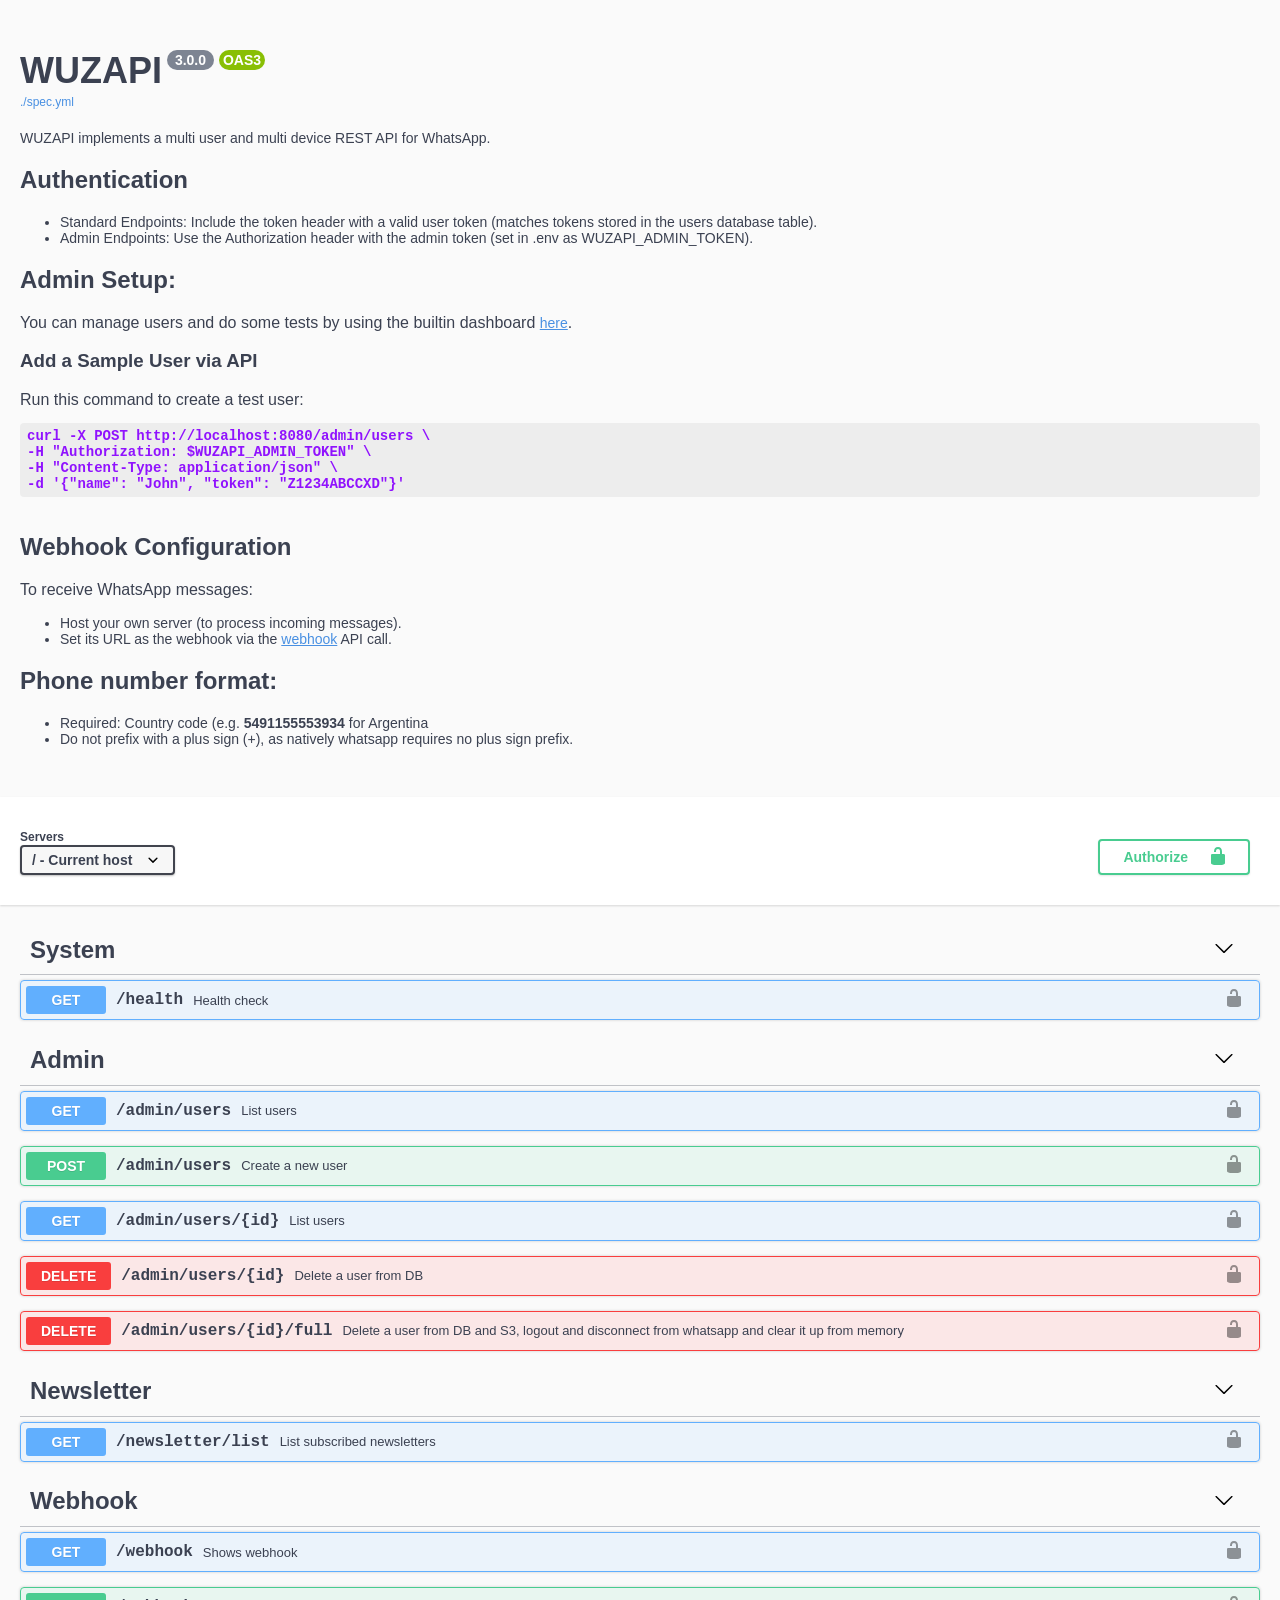
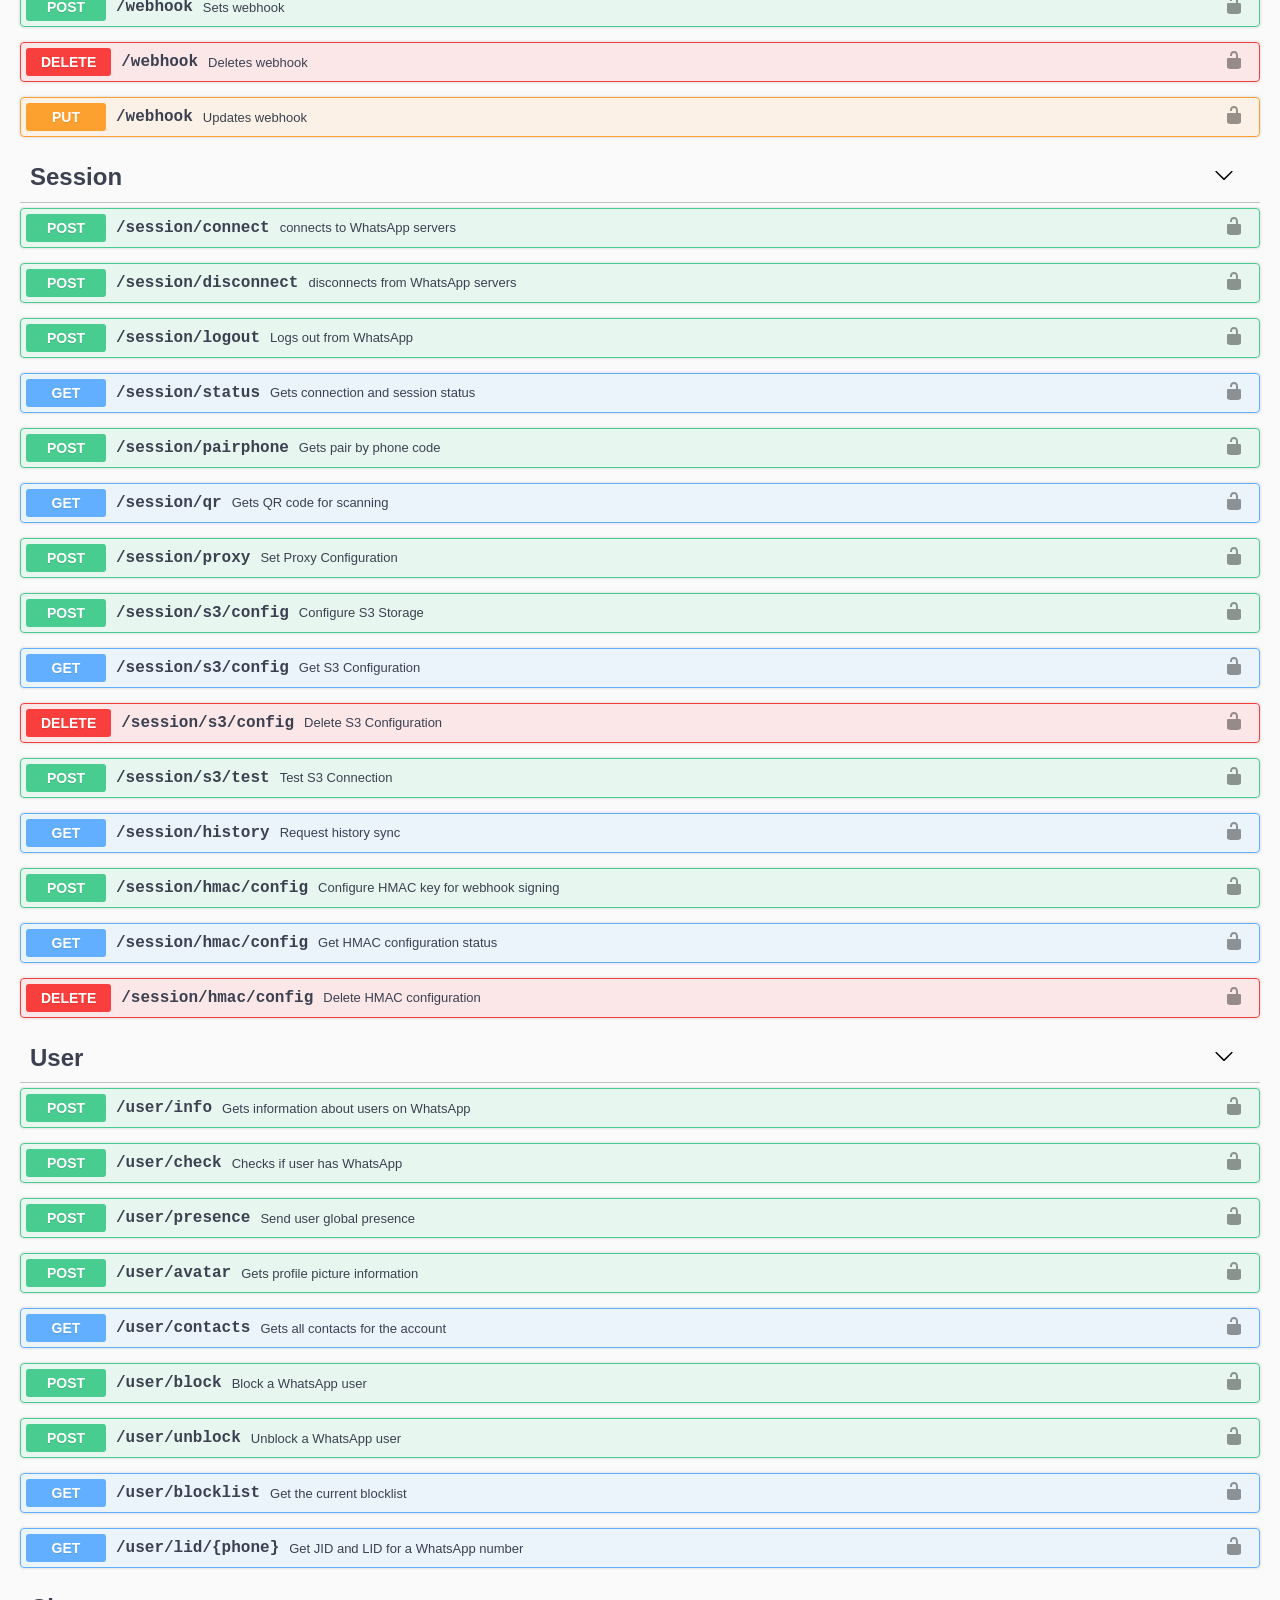
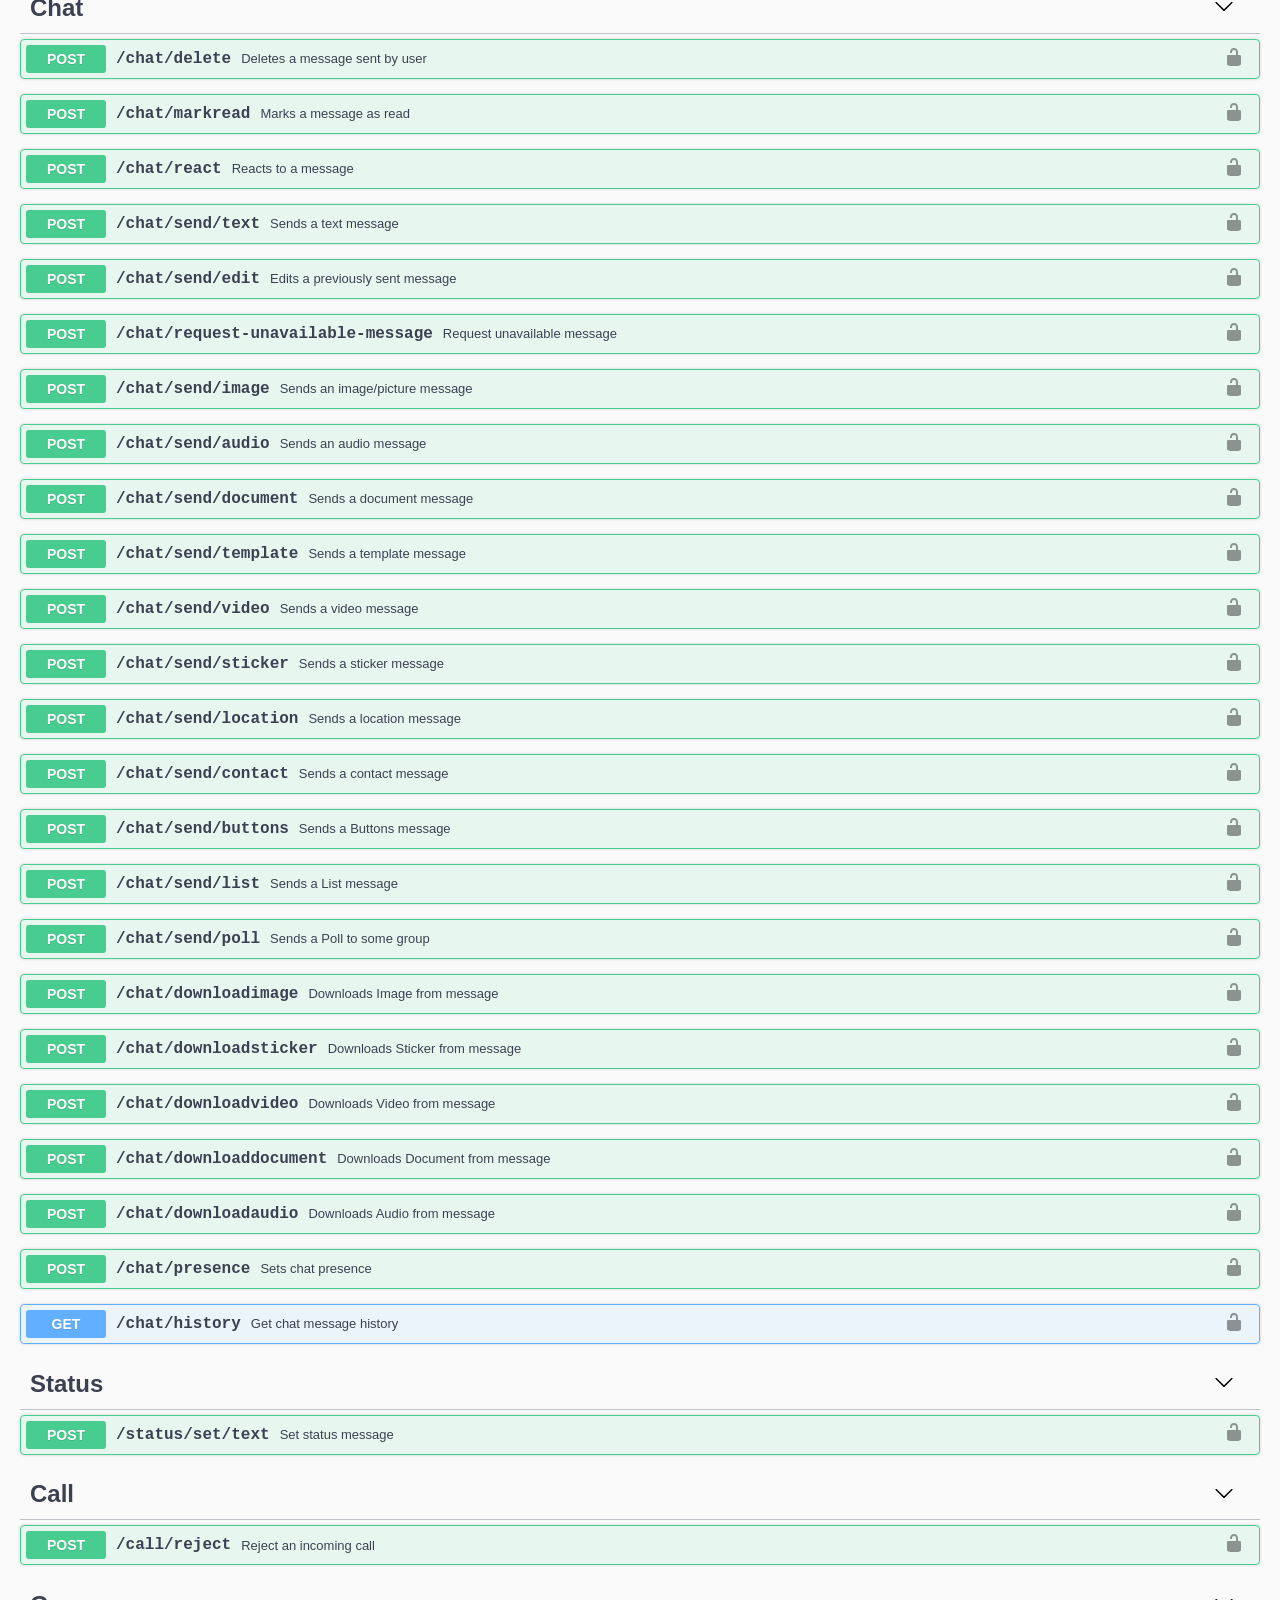
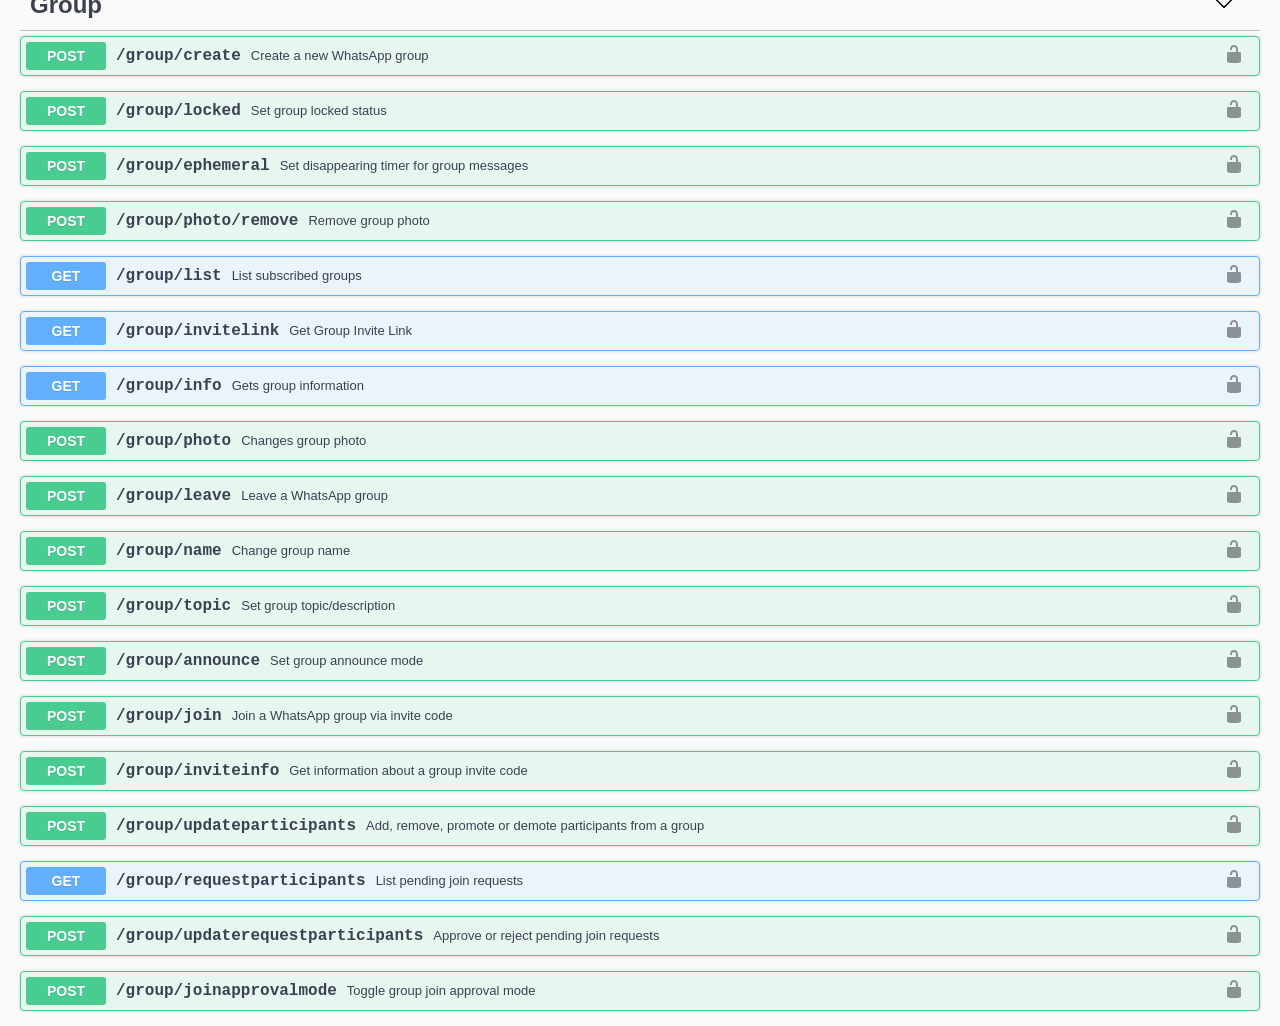
==== static/api/index.html @ 84106faf "Initial commit (fork from wuzapi)" ====
<!-- HTML for static distribution bundle build -->
<!DOCTYPE html>
<html lang="en">
  <head>
    <meta charset="UTF-8" />
    <title>WUZAPI API</title>
    <link rel="stylesheet" type="text/css" href="./swagger-ui.css" />
    <link
      rel="icon"
      type="image/png"
      href="./favicon-32x32.png"
      sizes="32x32"
    />
    <link
      rel="icon"
      type="image/png"
      href="./favicon-16x16.png"
      sizes="16x16"
    />
    <style>
      html {
        box-sizing: border-box;
        overflow: -moz-scrollbars-vertical;
        overflow-y: scroll;
      }

      *,
      *:before,
      *:after {
        box-sizing: inherit;
      }

      body {
        margin: 0;
        background: #fafafa;
      }
    </style>
  </head>

  <body>
    <div id="swagger-ui"></div>

    <script src="./swagger-ui-bundle.js"></script>
    <script src="./swagger-ui-standalone-preset.js"></script>
    <script>
      window.onload = function() {
        // Begin Swagger UI call region
        const ui = SwaggerUIBundle({
          url: "./spec.yml",
          dom_id: "#swagger-ui",
          deepLinking: true,
          presets: [SwaggerUIBundle.presets.apis],
        });
        // End Swagger UI call region

        window.ui = ui;
      };
    </script>
  </body>
</html>
---- static/api/swagger-ui.css ----
.swagger-ui{
  /*! normalize.css v7.0.0 | MIT License | github.com/necolas/normalize.css */font-family:sans-serif;color:#3b4151}.swagger-ui html{line-height:1.15;-ms-text-size-adjust:100%;-webkit-text-size-adjust:100%}.swagger-ui body{margin:0}.swagger-ui article,.swagger-ui aside,.swagger-ui footer,.swagger-ui header,.swagger-ui nav,.swagger-ui section{display:block}.swagger-ui h1{font-size:2em;margin:.67em 0}.swagger-ui figcaption,.swagger-ui figure,.swagger-ui main{display:block}.swagger-ui figure{margin:1em 40px}.swagger-ui hr{box-sizing:content-box;height:0;overflow:visible}.swagger-ui pre{font-family:monospace,monospace;font-size:1em}.swagger-ui a{background-color:transparent;-webkit-text-decoration-skip:objects}.swagger-ui abbr[title]{border-bottom:none;text-decoration:underline;-webkit-text-decoration:underline dotted;text-decoration:underline dotted}.swagger-ui b,.swagger-ui strong{font-weight:inherit;font-weight:bolder}.swagger-ui code,.swagger-ui kbd,.swagger-ui samp{font-family:monospace,monospace;font-size:1em}.swagger-ui dfn{font-style:italic}.swagger-ui mark{background-color:#ff0;color:#000}.swagger-ui small{font-size:80%}.swagger-ui sub,.swagger-ui sup{font-size:75%;line-height:0;position:relative;vertical-align:baseline}.swagger-ui sub{bottom:-.25em}.swagger-ui sup{top:-.5em}.swagger-ui audio,.swagger-ui video{display:inline-block}.swagger-ui audio:not([controls]){display:none;height:0}.swagger-ui img{border-style:none}.swagger-ui svg:not(:root){overflow:hidden}.swagger-ui button,.swagger-ui input,.swagger-ui optgroup,.swagger-ui select,.swagger-ui textarea{font-family:sans-serif;font-size:100%;line-height:1.15;margin:0}.swagger-ui button,.swagger-ui input{overflow:visible}.swagger-ui button,.swagger-ui select{text-transform:none}.swagger-ui [type=reset],.swagger-ui [type=submit],.swagger-ui button,.swagger-ui html [type=button]{-webkit-appearance:button}.swagger-ui [type=button]::-moz-focus-inner,.swagger-ui [type=reset]::-moz-focus-inner,.swagger-ui [type=submit]::-moz-focus-inner,.swagger-ui button::-moz-focus-inner{border-style:none;padding:0}.swagger-ui [type=button]:-moz-focusring,.swagger-ui [type=reset]:-moz-focusring,.swagger-ui [type=submit]:-moz-focusring,.swagger-ui button:-moz-focusring{outline:1px dotted ButtonText}.swagger-ui fieldset{padding:.35em .75em .625em}.swagger-ui legend{box-sizing:border-box;color:inherit;display:table;max-width:100%;padding:0;white-space:normal}.swagger-ui progress{display:inline-block;vertical-align:baseline}.swagger-ui textarea{overflow:auto}.swagger-ui [type=checkbox],.swagger-ui [type=radio]{box-sizing:border-box;padding:0}.swagger-ui [type=number]::-webkit-inner-spin-button,.swagger-ui [type=number]::-webkit-outer-spin-button{height:auto}.swagger-ui [type=search]{-webkit-appearance:textfield;outline-offset:-2px}.swagger-ui [type=search]::-webkit-search-cancel-button,.swagger-ui [type=search]::-webkit-search-decoration{-webkit-appearance:none}.swagger-ui ::-webkit-file-upload-button{-webkit-appearance:button;font:inherit}.swagger-ui details,.swagger-ui menu{display:block}.swagger-ui summary{display:list-item}.swagger-ui canvas{display:inline-block}.swagger-ui template{display:none}.swagger-ui [hidden]{display:none}.swagger-ui .debug *{outline:1px solid gold}.swagger-ui .debug-white *{outline:1px solid #fff}.swagger-ui .debug-black *{outline:1px solid #000}.swagger-ui .debug-grid{background:transparent url([data-uri]) repeat 0 0}.swagger-ui .debug-grid-16{background:transparent url([data-uri]) repeat 0 0}.swagger-ui .debug-grid-8-solid{background:#fff url([data-uri]) repeat 0 0}.swagger-ui .debug-grid-16-solid{background:#fff url([data-uri]) repeat 0 0}.swagger-ui .border-box,.swagger-ui a,.swagger-ui article,.swagger-ui body,.swagger-ui code,.swagger-ui dd,.swagger-ui div,.swagger-ui dl,.swagger-ui dt,.swagger-ui fieldset,.swagger-ui footer,.swagger-ui form,.swagger-ui h1,.swagger-ui h2,.swagger-ui h3,.swagger-ui h4,.swagger-ui h5,.swagger-ui h6,.swagger-ui header,.swagger-ui html,.swagger-ui input[type=email],.swagger-ui input[type=number],.swagger-ui input[type=password],.swagger-ui input[type=tel],.swagger-ui input[type=text],.swagger-ui input[type=url],.swagger-ui legend,.swagger-ui li,.swagger-ui main,.swagger-ui ol,.swagger-ui p,.swagger-ui pre,.swagger-ui section,.swagger-ui table,.swagger-ui td,.swagger-ui textarea,.swagger-ui th,.swagger-ui tr,.swagger-ui ul{box-sizing:border-box}.swagger-ui .aspect-ratio{height:0;position:relative}.swagger-ui .aspect-ratio--16x9{padding-bottom:56.25%}.swagger-ui .aspect-ratio--9x16{padding-bottom:177.77%}.swagger-ui .aspect-ratio--4x3{padding-bottom:75%}.swagger-ui .aspect-ratio--3x4{padding-bottom:133.33%}.swagger-ui .aspect-ratio--6x4{padding-bottom:66.6%}.swagger-ui .aspect-ratio--4x6{padding-bottom:150%}.swagger-ui .aspect-ratio--8x5{padding-bottom:62.5%}.swagger-ui .aspect-ratio--5x8{padding-bottom:160%}.swagger-ui .aspect-ratio--7x5{padding-bottom:71.42%}.swagger-ui .aspect-ratio--5x7{padding-bottom:140%}.swagger-ui .aspect-ratio--1x1{padding-bottom:100%}.swagger-ui .aspect-ratio--object{position:absolute;top:0;right:0;bottom:0;left:0;width:100%;height:100%;z-index:100}@media screen and (min-width:30em){.swagger-ui .aspect-ratio-ns{height:0;position:relative}.swagger-ui .aspect-ratio--16x9-ns{padding-bottom:56.25%}.swagger-ui .aspect-ratio--9x16-ns{padding-bottom:177.77%}.swagger-ui .aspect-ratio--4x3-ns{padding-bottom:75%}.swagger-ui .aspect-ratio--3x4-ns{padding-bottom:133.33%}.swagger-ui .aspect-ratio--6x4-ns{padding-bottom:66.6%}.swagger-ui .aspect-ratio--4x6-ns{padding-bottom:150%}.swagger-ui .aspect-ratio--8x5-ns{padding-bottom:62.5%}.swagger-ui .aspect-ratio--5x8-ns{padding-bottom:160%}.swagger-ui .aspect-ratio--7x5-ns{padding-bottom:71.42%}.swagger-ui .aspect-ratio--5x7-ns{padding-bottom:140%}.swagger-ui .aspect-ratio--1x1-ns{padding-bottom:100%}.swagger-ui .aspect-ratio--object-ns{position:absolute;top:0;right:0;bottom:0;left:0;width:100%;height:100%;z-index:100}}@media screen and (min-width:30em) and (max-width:60em){.swagger-ui .aspect-ratio-m{height:0;position:relative}.swagger-ui .aspect-ratio--16x9-m{padding-bottom:56.25%}.swagger-ui .aspect-ratio--9x16-m{padding-bottom:177.77%}.swagger-ui .aspect-ratio--4x3-m{padding-bottom:75%}.swagger-ui .aspect-ratio--3x4-m{padding-bottom:133.33%}.swagger-ui .aspect-ratio--6x4-m{padding-bottom:66.6%}.swagger-ui .aspect-ratio--4x6-m{padding-bottom:150%}.swagger-ui .aspect-ratio--8x5-m{padding-bottom:62.5%}.swagger-ui .aspect-ratio--5x8-m{padding-bottom:160%}.swagger-ui .aspect-ratio--7x5-m{padding-bottom:71.42%}.swagger-ui .aspect-ratio--5x7-m{padding-bottom:140%}.swagger-ui .aspect-ratio--1x1-m{padding-bottom:100%}.swagger-ui .aspect-ratio--object-m{position:absolute;top:0;right:0;bottom:0;left:0;width:100%;height:100%;z-index:100}}@media screen and (min-width:60em){.swagger-ui .aspect-ratio-l{height:0;position:relative}.swagger-ui .aspect-ratio--16x9-l{padding-bottom:56.25%}.swagger-ui .aspect-ratio--9x16-l{padding-bottom:177.77%}.swagger-ui .aspect-ratio--4x3-l{padding-bottom:75%}.swagger-ui .aspect-ratio--3x4-l{padding-bottom:133.33%}.swagger-ui .aspect-ratio--6x4-l{padding-bottom:66.6%}.swagger-ui .aspect-ratio--4x6-l{padding-bottom:150%}.swagger-ui .aspect-ratio--8x5-l{padding-bottom:62.5%}.swagger-ui .aspect-ratio--5x8-l{padding-bottom:160%}.swagger-ui .aspect-ratio--7x5-l{padding-bottom:71.42%}.swagger-ui .aspect-ratio--5x7-l{padding-bottom:140%}.swagger-ui .aspect-ratio--1x1-l{padding-bottom:100%}.swagger-ui .aspect-ratio--object-l{position:absolute;top:0;right:0;bottom:0;left:0;width:100%;height:100%;z-index:100}}.swagger-ui img{max-width:100%}.swagger-ui .cover{background-size:cover!important}.swagger-ui .contain{background-size:contain!important}@media screen and (min-width:30em){.swagger-ui .cover-ns{background-size:cover!important}.swagger-ui .contain-ns{background-size:contain!important}}@media screen and (min-width:30em) and (max-width:60em){.swagger-ui .cover-m{background-size:cover!important}.swagger-ui .contain-m{background-size:contain!important}}@media screen and (min-width:60em){.swagger-ui .cover-l{background-size:cover!important}.swagger-ui .contain-l{background-size:contain!important}}.swagger-ui .bg-center{background-repeat:no-repeat;background-position:50%}.swagger-ui .bg-top{background-repeat:no-repeat;background-position:top}.swagger-ui .bg-right{background-repeat:no-repeat;background-position:100%}.swagger-ui .bg-bottom{background-repeat:no-repeat;background-position:bottom}.swagger-ui .bg-left{background-repeat:no-repeat;background-position:0}@media screen and (min-width:30em){.swagger-ui .bg-center-ns{background-repeat:no-repeat;background-position:50%}.swagger-ui .bg-top-ns{background-repeat:no-repeat;background-position:top}.swagger-ui .bg-right-ns{background-repeat:no-repeat;background-position:100%}.swagger-ui .bg-bottom-ns{background-repeat:no-repeat;background-position:bottom}.swagger-ui .bg-left-ns{background-repeat:no-repeat;background-position:0}}@media screen and (min-width:30em) and (max-width:60em){.swagger-ui .bg-center-m{background-repeat:no-repeat;background-position:50%}.swagger-ui .bg-top-m{background-repeat:no-repeat;background-position:top}.swagger-ui .bg-right-m{background-repeat:no-repeat;background-position:100%}.swagger-ui .bg-bottom-m{background-repeat:no-repeat;background-position:bottom}.swagger-ui .bg-left-m{background-repeat:no-repeat;background-position:0}}@media screen and (min-width:60em){.swagger-ui .bg-center-l{background-repeat:no-repeat;background-position:50%}.swagger-ui .bg-top-l{background-repeat:no-repeat;background-position:top}.swagger-ui .bg-right-l{background-repeat:no-repeat;background-position:100%}.swagger-ui .bg-bottom-l{background-repeat:no-repeat;background-position:bottom}.swagger-ui .bg-left-l{background-repeat:no-repeat;background-position:0}}.swagger-ui .outline{outline:1px solid}.swagger-ui .outline-transparent{outline:1px solid transparent}.swagger-ui .outline-0{outline:0}@media screen and (min-width:30em){.swagger-ui .outline-ns{outline:1px solid}.swagger-ui .outline-transparent-ns{outline:1px solid transparent}.swagger-ui .outline-0-ns{outline:0}}@media screen and (min-width:30em) and (max-width:60em){.swagger-ui .outline-m{outline:1px solid}.swagger-ui .outline-transparent-m{outline:1px solid transparent}.swagger-ui .outline-0-m{outline:0}}@media screen and (min-width:60em){.swagger-ui .outline-l{outline:1px solid}.swagger-ui .outline-transparent-l{outline:1px solid transparent}.swagger-ui .outline-0-l{outline:0}}.swagger-ui .ba{border-style:solid;border-width:1px}.swagger-ui .bt{border-top-style:solid;border-top-width:1px}.swagger-ui .br{border-right-style:solid;border-right-width:1px}.swagger-ui .bb{border-bottom-style:solid;border-bottom-width:1px}.swagger-ui .bl{border-left-style:solid;border-left-width:1px}.swagger-ui .bn{border-style:none;border-width:0}@media screen and (min-width:30em){.swagger-ui .ba-ns{border-style:solid;border-width:1px}.swagger-ui .bt-ns{border-top-style:solid;border-top-width:1px}.swagger-ui .br-ns{border-right-style:solid;border-right-width:1px}.swagger-ui .bb-ns{border-bottom-style:solid;border-bottom-width:1px}.swagger-ui .bl-ns{border-left-style:solid;border-left-width:1px}.swagger-ui .bn-ns{border-style:none;border-width:0}}@media screen and (min-width:30em) and (max-width:60em){.swagger-ui .ba-m{border-style:solid;border-width:1px}.swagger-ui .bt-m{border-top-style:solid;border-top-width:1px}.swagger-ui .br-m{border-right-style:solid;border-right-width:1px}.swagger-ui .bb-m{border-bottom-style:solid;border-bottom-width:1px}.swagger-ui .bl-m{border-left-style:solid;border-left-width:1px}.swagger-ui .bn-m{border-style:none;border-width:0}}@media screen and (min-width:60em){.swagger-ui .ba-l{border-style:solid;border-width:1px}.swagger-ui .bt-l{border-top-style:solid;border-top-width:1px}.swagger-ui .br-l{border-right-style:solid;border-right-width:1px}.swagger-ui .bb-l{border-bottom-style:solid;border-bottom-width:1px}.swagger-ui .bl-l{border-left-style:solid;border-left-width:1px}.swagger-ui .bn-l{border-style:none;border-width:0}}.swagger-ui .b--black{border-color:#000}.swagger-ui .b--near-black{border-color:#111}.swagger-ui .b--dark-gray{border-color:#333}.swagger-ui .b--mid-gray{border-color:#555}.swagger-ui .b--gray{border-color:#777}.swagger-ui .b--silver{border-color:#999}.swagger-ui .b--light-silver{border-color:#aaa}.swagger-ui .b--moon-gray{border-color:#ccc}.swagger-ui .b--light-gray{border-color:#eee}.swagger-ui .b--near-white{border-color:#f4f4f4}.swagger-ui .b--white{border-color:#fff}.swagger-ui .b--white-90{border-color:hsla(0,0%,100%,.9)}.swagger-ui .b--white-80{border-color:hsla(0,0%,100%,.8)}.swagger-ui .b--white-70{border-color:hsla(0,0%,100%,.7)}.swagger-ui .b--white-60{border-color:hsla(0,0%,100%,.6)}.swagger-ui .b--white-50{border-color:hsla(0,0%,100%,.5)}.swagger-ui .b--white-40{border-color:hsla(0,0%,100%,.4)}.swagger-ui .b--white-30{border-color:hsla(0,0%,100%,.3)}.swagger-ui .b--white-20{border-color:hsla(0,0%,100%,.2)}.swagger-ui .b--white-10{border-color:hsla(0,0%,100%,.1)}.swagger-ui .b--white-05{border-color:hsla(0,0%,100%,.05)}.swagger-ui .b--white-025{border-color:hsla(0,0%,100%,.025)}.swagger-ui .b--white-0125{border-color:hsla(0,0%,100%,.0125)}.swagger-ui .b--black-90{border-color:rgba(0,0,0,.9)}.swagger-ui .b--black-80{border-color:rgba(0,0,0,.8)}.swagger-ui .b--black-70{border-color:rgba(0,0,0,.7)}.swagger-ui .b--black-60{border-color:rgba(0,0,0,.6)}.swagger-ui .b--black-50{border-color:rgba(0,0,0,.5)}.swagger-ui .b--black-40{border-color:rgba(0,0,0,.4)}.swagger-ui .b--black-30{border-color:rgba(0,0,0,.3)}.swagger-ui .b--black-20{border-color:rgba(0,0,0,.2)}.swagger-ui .b--black-10{border-color:rgba(0,0,0,.1)}.swagger-ui .b--black-05{border-color:rgba(0,0,0,.05)}.swagger-ui .b--black-025{border-color:rgba(0,0,0,.025)}.swagger-ui .b--black-0125{border-color:rgba(0,0,0,.0125)}.swagger-ui .b--dark-red{border-color:#e7040f}.swagger-ui .b--red{border-color:#ff4136}.swagger-ui .b--light-red{border-color:#ff725c}.swagger-ui .b--orange{border-color:#ff6300}.swagger-ui .b--gold{border-color:#ffb700}.swagger-ui .b--yellow{border-color:gold}.swagger-ui .b--light-yellow{border-color:#fbf1a9}.swagger-ui .b--purple{border-color:#5e2ca5}.swagger-ui .b--light-purple{border-color:#a463f2}.swagger-ui .b--dark-pink{border-color:#d5008f}.swagger-ui .b--hot-pink{border-color:#ff41b4}.swagger-ui .b--pink{border-color:#ff80cc}.swagger-ui .b--light-pink{border-color:#ffa3d7}.swagger-ui .b--dark-green{border-color:#137752}.swagger-ui .b--green{border-color:#19a974}.swagger-ui .b--light-green{border-color:#9eebcf}.swagger-ui .b--navy{border-color:#001b44}.swagger-ui .b--dark-blue{border-color:#00449e}.swagger-ui .b--blue{border-color:#357edd}.swagger-ui .b--light-blue{border-color:#96ccff}.swagger-ui .b--lightest-blue{border-color:#cdecff}.swagger-ui .b--washed-blue{border-color:#f6fffe}.swagger-ui .b--washed-green{border-color:#e8fdf5}.swagger-ui .b--washed-yellow{border-color:#fffceb}.swagger-ui .b--washed-red{border-color:#ffdfdf}.swagger-ui .b--transparent{border-color:transparent}.swagger-ui .b--inherit{border-color:inherit}.swagger-ui .br0{border-radius:0}.swagger-ui .br1{border-radius:.125rem}.swagger-ui .br2{border-radius:.25rem}.swagger-ui .br3{border-radius:.5rem}.swagger-ui .br4{border-radius:1rem}.swagger-ui .br-100{border-radius:100%}.swagger-ui .br-pill{border-radius:9999px}.swagger-ui .br--bottom{border-top-left-radius:0;border-top-right-radius:0}.swagger-ui .br--top{border-bottom-left-radius:0;border-bottom-right-radius:0}.swagger-ui .br--right{border-top-left-radius:0;border-bottom-left-radius:0}.swagger-ui .br--left{border-top-right-radius:0;border-bottom-right-radius:0}@media screen and (min-width:30em){.swagger-ui .br0-ns{border-radius:0}.swagger-ui .br1-ns{border-radius:.125rem}.swagger-ui .br2-ns{border-radius:.25rem}.swagger-ui .br3-ns{border-radius:.5rem}.swagger-ui .br4-ns{border-radius:1rem}.swagger-ui .br-100-ns{border-radius:100%}.swagger-ui .br-pill-ns{border-radius:9999px}.swagger-ui .br--bottom-ns{border-top-left-radius:0;border-top-right-radius:0}.swagger-ui .br--top-ns{border-bottom-left-radius:0;border-bottom-right-radius:0}.swagger-ui .br--right-ns{border-top-left-radius:0;border-bottom-left-radius:0}.swagger-ui .br--left-ns{border-top-right-radius:0;border-bottom-right-radius:0}}@media screen and (min-width:30em) and (max-width:60em){.swagger-ui .br0-m{border-radius:0}.swagger-ui .br1-m{border-radius:.125rem}.swagger-ui .br2-m{border-radius:.25rem}.swagger-ui .br3-m{border-radius:.5rem}.swagger-ui .br4-m{border-radius:1rem}.swagger-ui .br-100-m{border-radius:100%}.swagger-ui .br-pill-m{border-radius:9999px}.swagger-ui .br--bottom-m{border-top-left-radius:0;border-top-right-radius:0}.swagger-ui .br--top-m{border-bottom-left-radius:0;border-bottom-right-radius:0}.swagger-ui .br--right-m{border-top-left-radius:0;border-bottom-left-radius:0}.swagger-ui .br--left-m{border-top-right-radius:0;border-bottom-right-radius:0}}@media screen and (min-width:60em){.swagger-ui .br0-l{border-radius:0}.swagger-ui .br1-l{border-radius:.125rem}.swagger-ui .br2-l{border-radius:.25rem}.swagger-ui .br3-l{border-radius:.5rem}.swagger-ui .br4-l{border-radius:1rem}.swagger-ui .br-100-l{border-radius:100%}.swagger-ui .br-pill-l{border-radius:9999px}.swagger-ui .br--bottom-l{border-top-left-radius:0;border-top-right-radius:0}.swagger-ui .br--top-l{border-bottom-left-radius:0;border-bottom-right-radius:0}.swagger-ui .br--right-l{border-top-left-radius:0;border-bottom-left-radius:0}.swagger-ui .br--left-l{border-top-right-radius:0;border-bottom-right-radius:0}}.swagger-ui .b--dotted{border-style:dotted}.swagger-ui .b--dashed{border-style:dashed}.swagger-ui .b--solid{border-style:solid}.swagger-ui .b--none{border-style:none}@media screen and (min-width:30em){.swagger-ui .b--dotted-ns{border-style:dotted}.swagger-ui .b--dashed-ns{border-style:dashed}.swagger-ui .b--solid-ns{border-style:solid}.swagger-ui .b--none-ns{border-style:none}}@media screen and (min-width:30em) and (max-width:60em){.swagger-ui .b--dotted-m{border-style:dotted}.swagger-ui .b--dashed-m{border-style:dashed}.swagger-ui .b--solid-m{border-style:solid}.swagger-ui .b--none-m{border-style:none}}@media screen and (min-width:60em){.swagger-ui .b--dotted-l{border-style:dotted}.swagger-ui .b--dashed-l{border-style:dashed}.swagger-ui .b--solid-l{border-style:solid}.swagger-ui .b--none-l{border-style:none}}.swagger-ui .bw0{border-width:0}.swagger-ui .bw1{border-width:.125rem}.swagger-ui .bw2{border-width:.25rem}.swagger-ui .bw3{border-width:.5rem}.swagger-ui .bw4{border-width:1rem}.swagger-ui .bw5{border-width:2rem}.swagger-ui .bt-0{border-top-width:0}.swagger-ui .br-0{border-right-width:0}.swagger-ui .bb-0{border-bottom-width:0}.swagger-ui .bl-0{border-left-width:0}@media screen and (min-width:30em){.swagger-ui .bw0-ns{border-width:0}.swagger-ui .bw1-ns{border-width:.125rem}.swagger-ui .bw2-ns{border-width:.25rem}.swagger-ui .bw3-ns{border-width:.5rem}.swagger-ui .bw4-ns{border-width:1rem}.swagger-ui .bw5-ns{border-width:2rem}.swagger-ui .bt-0-ns{border-top-width:0}.swagger-ui .br-0-ns{border-right-width:0}.swagger-ui .bb-0-ns{border-bottom-width:0}.swagger-ui .bl-0-ns{border-left-width:0}}@media screen and (min-width:30em) and (max-width:60em){.swagger-ui .bw0-m{border-width:0}.swagger-ui .bw1-m{border-width:.125rem}.swagger-ui .bw2-m{border-width:.25rem}.swagger-ui .bw3-m{border-width:.5rem}.swagger-ui .bw4-m{border-width:1rem}.swagger-ui .bw5-m{border-width:2rem}.swagger-ui .bt-0-m{border-top-width:0}.swagger-ui .br-0-m{border-right-width:0}.swagger-ui .bb-0-m{border-bottom-width:0}.swagger-ui .bl-0-m{border-left-width:0}}@media screen and (min-width:60em){.swagger-ui .bw0-l{border-width:0}.swagger-ui .bw1-l{border-width:.125rem}.swagger-ui .bw2-l{border-width:.25rem}.swagger-ui .bw3-l{border-width:.5rem}.swagger-ui .bw4-l{border-width:1rem}.swagger-ui .bw5-l{border-width:2rem}.swagger-ui .bt-0-l{border-top-width:0}.swagger-ui .br-0-l{border-right-width:0}.swagger-ui .bb-0-l{border-bottom-width:0}.swagger-ui .bl-0-l{border-left-width:0}}.swagger-ui .shadow-1{box-shadow:0 0 4px 2px rgba(0,0,0,.2)}.swagger-ui .shadow-2{box-shadow:0 0 8px 2px rgba(0,0,0,.2)}.swagger-ui .shadow-3{box-shadow:2px 2px 4px 2px rgba(0,0,0,.2)}.swagger-ui .shadow-4{box-shadow:2px 2px 8px 0 rgba(0,0,0,.2)}.swagger-ui .shadow-5{box-shadow:4px 4px 8px 0 rgba(0,0,0,.2)}@media screen and (min-width:30em){.swagger-ui .shadow-1-ns{box-shadow:0 0 4px 2px rgba(0,0,0,.2)}.swagger-ui .shadow-2-ns{box-shadow:0 0 8px 2px rgba(0,0,0,.2)}.swagger-ui .shadow-3-ns{box-shadow:2px 2px 4px 2px rgba(0,0,0,.2)}.swagger-ui .shadow-4-ns{box-shadow:2px 2px 8px 0 rgba(0,0,0,.2)}.swagger-ui .shadow-5-ns{box-shadow:4px 4px 8px 0 rgba(0,0,0,.2)}}@media screen and (min-width:30em) and (max-width:60em){.swagger-ui .shadow-1-m{box-shadow:0 0 4px 2px rgba(0,0,0,.2)}.swagger-ui .shadow-2-m{box-shadow:0 0 8px 2px rgba(0,0,0,.2)}.swagger-ui .shadow-3-m{box-shadow:2px 2px 4px 2px rgba(0,0,0,.2)}.swagger-ui .shadow-4-m{box-shadow:2px 2px 8px 0 rgba(0,0,0,.2)}.swagger-ui .shadow-5-m{box-shadow:4px 4px 8px 0 rgba(0,0,0,.2)}}@media screen and (min-width:60em){.swagger-ui .shadow-1-l{box-shadow:0 0 4px 2px rgba(0,0,0,.2)}.swagger-ui .shadow-2-l{box-shadow:0 0 8px 2px rgba(0,0,0,.2)}.swagger-ui .shadow-3-l{box-shadow:2px 2px 4px 2px rgba(0,0,0,.2)}.swagger-ui .shadow-4-l{box-shadow:2px 2px 8px 0 rgba(0,0,0,.2)}.swagger-ui .shadow-5-l{box-shadow:4px 4px 8px 0 rgba(0,0,0,.2)}}.swagger-ui .pre{overflow-x:auto;overflow-y:hidden;overflow:scroll}.swagger-ui .top-0{top:0}.swagger-ui .right-0{right:0}.swagger-ui .bottom-0{bottom:0}.swagger-ui .left-0{left:0}.swagger-ui .top-1{top:1rem}.swagger-ui .right-1{right:1rem}.swagger-ui .bottom-1{bottom:1rem}.swagger-ui .left-1{left:1rem}.swagger-ui .top-2{top:2rem}.swagger-ui .right-2{right:2rem}.swagger-ui .bottom-2{bottom:2rem}.swagger-ui .left-2{left:2rem}.swagger-ui .top--1{top:-1rem}.swagger-ui .right--1{right:-1rem}.swagger-ui .bottom--1{bottom:-1rem}.swagger-ui .left--1{left:-1rem}.swagger-ui .top--2{top:-2rem}.swagger-ui .right--2{right:-2rem}.swagger-ui .bottom--2{bottom:-2rem}.swagger-ui .left--2{left:-2rem}.swagger-ui .absolute--fill{top:0;right:0;bottom:0;left:0}@media screen and (min-width:30em){.swagger-ui .top-0-ns{top:0}.swagger-ui .left-0-ns{left:0}.swagger-ui .right-0-ns{right:0}.swagger-ui .bottom-0-ns{bottom:0}.swagger-ui .top-1-ns{top:1rem}.swagger-ui .left-1-ns{left:1rem}.swagger-ui .right-1-ns{right:1rem}.swagger-ui .bottom-1-ns{bottom:1rem}.swagger-ui .top-2-ns{top:2rem}.swagger-ui .left-2-ns{left:2rem}.swagger-ui .right-2-ns{right:2rem}.swagger-ui .bottom-2-ns{bottom:2rem}.swagger-ui .top--1-ns{top:-1rem}.swagger-ui .right--1-ns{right:-1rem}.swagger-ui .bottom--1-ns{bottom:-1rem}.swagger-ui .left--1-ns{left:-1rem}.swagger-ui .top--2-ns{top:-2rem}.swagger-ui .right--2-ns{right:-2rem}.swagger-ui .bottom--2-ns{bottom:-2rem}.swagger-ui .left--2-ns{left:-2rem}.swagger-ui .absolute--fill-ns{top:0;right:0;bottom:0;left:0}}@media screen and (min-width:30em) and (max-width:60em){.swagger-ui .top-0-m{top:0}.swagger-ui .left-0-m{left:0}.swagger-ui .right-0-m{right:0}.swagger-ui .bottom-0-m{bottom:0}.swagger-ui .top-1-m{top:1rem}.swagger-ui .left-1-m{left:1rem}.swagger-ui .right-1-m{right:1rem}.swagger-ui .bottom-1-m{bottom:1rem}.swagger-ui .top-2-m{top:2rem}.swagger-ui .left-2-m{left:2rem}.swagger-ui .right-2-m{right:2rem}.swagger-ui .bottom-2-m{bottom:2rem}.swagger-ui .top--1-m{top:-1rem}.swagger-ui .right--1-m{right:-1rem}.swagger-ui .bottom--1-m{bottom:-1rem}.swagger-ui .left--1-m{left:-1rem}.swagger-ui .top--2-m{top:-2rem}.swagger-ui .right--2-m{right:-2rem}.swagger-ui .bottom--2-m{bottom:-2rem}.swagger-ui .left--2-m{left:-2rem}.swagger-ui .absolute--fill-m{top:0;right:0;bottom:0;left:0}}@media screen and (min-width:60em){.swagger-ui .top-0-l{top:0}.swagger-ui .left-0-l{left:0}.swagger-ui .right-0-l{right:0}.swagger-ui .bottom-0-l{bottom:0}.swagger-ui .top-1-l{top:1rem}.swagger-ui .left-1-l{left:1rem}.swagger-ui .right-1-l{right:1rem}.swagger-ui .bottom-1-l{bottom:1rem}.swagger-ui .top-2-l{top:2rem}.swagger-ui .left-2-l{left:2rem}.swagger-ui .right-2-l{right:2rem}.swagger-ui .bottom-2-l{bottom:2rem}.swagger-ui .top--1-l{top:-1rem}.swagger-ui .right--1-l{right:-1rem}.swagger-ui .bottom--1-l{bottom:-1rem}.swagger-ui .left--1-l{left:-1rem}.swagger-ui .top--2-l{top:-2rem}.swagger-ui .right--2-l{right:-2rem}.swagger-ui .bottom--2-l{bottom:-2rem}.swagger-ui .left--2-l{left:-2rem}.swagger-ui .absolute--fill-l{top:0;right:0;bottom:0;left:0}}.swagger-ui .cf:after,.swagger-ui .cf:before{content:" ";display:table}.swagger-ui .cf:after{clear:both}.swagger-ui .cf{*zoom:1}.swagger-ui .cl{clear:left}.swagger-ui .cr{clear:right}.swagger-ui .cb{clear:both}.swagger-ui .cn{clear:none}@media screen and (min-width:30em){.swagger-ui .cl-ns{clear:left}.swagger-ui .cr-ns{clear:right}.swagger-ui .cb-ns{clear:both}.swagger-ui .cn-ns{clear:none}}@media screen and (min-width:30em) and (max-width:60em){.swagger-ui .cl-m{clear:left}.swagger-ui .cr-m{clear:right}.swagger-ui .cb-m{clear:both}.swagger-ui .cn-m{clear:none}}@media screen and (min-width:60em){.swagger-ui .cl-l{clear:left}.swagger-ui .cr-l{clear:right}.swagger-ui .cb-l{clear:both}.swagger-ui .cn-l{clear:none}}.swagger-ui .flex{display:flex}.swagger-ui .inline-flex{display:inline-flex}.swagger-ui .flex-auto{flex:1 1 auto;min-width:0;min-height:0}.swagger-ui .flex-none{flex:none}.swagger-ui .flex-column{flex-direction:column}.swagger-ui .flex-row{flex-direction:row}.swagger-ui .flex-wrap{flex-wrap:wrap}.swagger-ui .flex-nowrap{flex-wrap:nowrap}.swagger-ui .flex-wrap-reverse{flex-wrap:wrap-reverse}.swagger-ui .flex-column-reverse{flex-direction:column-reverse}.swagger-ui .flex-row-reverse{flex-direction:row-reverse}.swagger-ui .items-start{align-items:flex-start}.swagger-ui .items-end{align-items:flex-end}.swagger-ui .items-center{align-items:center}.swagger-ui .items-baseline{align-items:baseline}.swagger-ui .items-stretch{align-items:stretch}.swagger-ui .self-start{align-self:flex-start}.swagger-ui .self-end{align-self:flex-end}.swagger-ui .self-center{align-self:center}.swagger-ui .self-baseline{align-self:baseline}.swagger-ui .self-stretch{align-self:stretch}.swagger-ui .justify-start{justify-content:flex-start}.swagger-ui .justify-end{justify-content:flex-end}.swagger-ui .justify-center{justify-content:center}.swagger-ui .justify-between{justify-content:space-between}.swagger-ui .justify-around{justify-content:space-around}.swagger-ui .content-start{align-content:flex-start}.swagger-ui .content-end{align-content:flex-end}.swagger-ui .content-center{align-content:center}.swagger-ui .content-between{align-content:space-between}.swagger-ui .content-around{align-content:space-around}.swagger-ui .content-stretch{align-content:stretch}.swagger-ui .order-0{order:0}.swagger-ui .order-1{order:1}.swagger-ui .order-2{order:2}.swagger-ui .order-3{order:3}.swagger-ui .order-4{order:4}.swagger-ui .order-5{order:5}.swagger-ui .order-6{order:6}.swagger-ui .order-7{order:7}.swagger-ui .order-8{order:8}.swagger-ui .order-last{order:99999}.swagger-ui .flex-grow-0{flex-grow:0}.swagger-ui .flex-grow-1{flex-grow:1}.swagger-ui .flex-shrink-0{flex-shrink:0}.swagger-ui .flex-shrink-1{flex-shrink:1}@media screen and (min-width:30em){.swagger-ui .flex-ns{display:flex}.swagger-ui .inline-flex-ns{display:inline-flex}.swagger-ui .flex-auto-ns{flex:1 1 auto;min-width:0;min-height:0}.swagger-ui .flex-none-ns{flex:none}.swagger-ui .flex-column-ns{flex-direction:column}.swagger-ui .flex-row-ns{flex-direction:row}.swagger-ui .flex-wrap-ns{flex-wrap:wrap}.swagger-ui .flex-nowrap-ns{flex-wrap:nowrap}.swagger-ui .flex-wrap-reverse-ns{flex-wrap:wrap-reverse}.swagger-ui .flex-column-reverse-ns{flex-direction:column-reverse}.swagger-ui .flex-row-reverse-ns{flex-direction:row-reverse}.swagger-ui .items-start-ns{align-items:flex-start}.swagger-ui .items-end-ns{align-items:flex-end}.swagger-ui .items-center-ns{align-items:center}.swagger-ui .items-baseline-ns{align-items:baseline}.swagger-ui .items-stretch-ns{align-items:stretch}.swagger-ui .self-start-ns{align-self:flex-start}.swagger-ui .self-end-ns{align-self:flex-end}.swagger-ui .self-center-ns{align-self:center}.swagger-ui .self-baseline-ns{align-self:baseline}.swagger-ui .self-stretch-ns{align-self:stretch}.swagger-ui .justify-start-ns{justify-content:flex-start}.swagger-ui .justify-end-ns{justify-content:flex-end}.swagger-ui .justify-center-ns{justify-content:center}.swagger-ui .justify-between-ns{justify-content:space-between}.swagger-ui .justify-around-ns{justify-content:space-around}.swagger-ui .content-start-ns{align-content:flex-start}.swagger-ui .content-end-ns{align-content:flex-end}.swagger-ui .content-center-ns{align-content:center}.swagger-ui .content-between-ns{align-content:space-between}.swagger-ui .content-around-ns{align-content:space-around}.swagger-ui .content-stretch-ns{align-content:stretch}.swagger-ui .order-0-ns{order:0}.swagger-ui .order-1-ns{order:1}.swagger-ui .order-2-ns{order:2}.swagger-ui .order-3-ns{order:3}.swagger-ui .order-4-ns{order:4}.swagger-ui .order-5-ns{order:5}.swagger-ui .order-6-ns{order:6}.swagger-ui .order-7-ns{order:7}.swagger-ui .order-8-ns{order:8}.swagger-ui .order-last-ns{order:99999}.swagger-ui .flex-grow-0-ns{flex-grow:0}.swagger-ui .flex-grow-1-ns{flex-grow:1}.swagger-ui .flex-shrink-0-ns{flex-shrink:0}.swagger-ui .flex-shrink-1-ns{flex-shrink:1}}@media screen and (min-width:30em) and (max-width:60em){.swagger-ui .flex-m{display:flex}.swagger-ui .inline-flex-m{display:inline-flex}.swagger-ui .flex-auto-m{flex:1 1 auto;min-width:0;min-height:0}.swagger-ui .flex-none-m{flex:none}.swagger-ui .flex-column-m{flex-direction:column}.swagger-ui .flex-row-m{flex-direction:row}.swagger-ui .flex-wrap-m{flex-wrap:wrap}.swagger-ui .flex-nowrap-m{flex-wrap:nowrap}.swagger-ui .flex-wrap-reverse-m{flex-wrap:wrap-reverse}.swagger-ui .flex-column-reverse-m{flex-direction:column-reverse}.swagger-ui .flex-row-reverse-m{flex-direction:row-reverse}.swagger-ui .items-start-m{align-items:flex-start}.swagger-ui .items-end-m{align-items:flex-end}.swagger-ui .items-center-m{align-items:center}.swagger-ui .items-baseline-m{align-items:baseline}.swagger-ui .items-stretch-m{align-items:stretch}.swagger-ui .self-start-m{align-self:flex-start}.swagger-ui .self-end-m{align-self:flex-end}.swagger-ui .self-center-m{align-self:center}.swagger-ui .self-baseline-m{align-self:baseline}.swagger-ui .self-stretch-m{align-self:stretch}.swagger-ui .justify-start-m{justify-content:flex-start}.swagger-ui .justify-end-m{justify-content:flex-end}.swagger-ui .justify-center-m{justify-content:center}.swagger-ui .justify-between-m{justify-content:space-between}.swagger-ui .justify-around-m{justify-content:space-around}.swagger-ui .content-start-m{align-content:flex-start}.swagger-ui .content-end-m{align-content:flex-end}.swagger-ui .content-center-m{align-content:center}.swagger-ui .content-between-m{align-content:space-between}.swagger-ui .content-around-m{align-content:space-around}.swagger-ui .content-stretch-m{align-content:stretch}.swagger-ui .order-0-m{order:0}.swagger-ui .order-1-m{order:1}.swagger-ui .order-2-m{order:2}.swagger-ui .order-3-m{order:3}.swagger-ui .order-4-m{order:4}.swagger-ui .order-5-m{order:5}.swagger-ui .order-6-m{order:6}.swagger-ui .order-7-m{order:7}.swagger-ui .order-8-m{order:8}.swagger-ui .order-last-m{order:99999}.swagger-ui .flex-grow-0-m{flex-grow:0}.swagger-ui .flex-grow-1-m{flex-grow:1}.swagger-ui .flex-shrink-0-m{flex-shrink:0}.swagger-ui .flex-shrink-1-m{flex-shrink:1}}@media screen and (min-width:60em){.swagger-ui .flex-l{display:flex}.swagger-ui .inline-flex-l{display:inline-flex}.swagger-ui .flex-auto-l{flex:1 1 auto;min-width:0;min-height:0}.swagger-ui .flex-none-l{flex:none}.swagger-ui .flex-column-l{flex-direction:column}.swagger-ui .flex-row-l{flex-direction:row}.swagger-ui .flex-wrap-l{flex-wrap:wrap}.swagger-ui .flex-nowrap-l{flex-wrap:nowrap}.swagger-ui .flex-wrap-reverse-l{flex-wrap:wrap-reverse}.swagger-ui .flex-column-reverse-l{flex-direction:column-reverse}.swagger-ui .flex-row-reverse-l{flex-direction:row-reverse}.swagger-ui .items-start-l{align-items:flex-start}.swagger-ui .items-end-l{align-items:flex-end}.swagger-ui .items-center-l{align-items:center}.swagger-ui .items-baseline-l{align-items:baseline}.swagger-ui .items-stretch-l{align-items:stretch}.swagger-ui .self-start-l{align-self:flex-start}.swagger-ui .self-end-l{align-self:flex-end}.swagger-ui .self-center-l{align-self:center}.swagger-ui .self-baseline-l{align-self:baseline}.swagger-ui .self-stretch-l{align-self:stretch}.swagger-ui .justify-start-l{justify-content:flex-start}.swagger-ui .justify-end-l{justify-content:flex-end}.swagger-ui .justify-center-l{justify-content:center}.swagger-ui .justify-between-l{justify-content:space-between}.swagger-ui .justify-around-l{justify-content:space-around}.swagger-ui .content-start-l{align-content:flex-start}.swagger-ui .content-end-l{align-content:flex-end}.swagger-ui .content-center-l{align-content:center}.swagger-ui .content-between-l{align-content:space-between}.swagger-ui .content-around-l{align-content:space-around}.swagger-ui .content-stretch-l{align-content:stretch}.swagger-ui .order-0-l{order:0}.swagger-ui .order-1-l{order:1}.swagger-ui .order-2-l{order:2}.swagger-ui .order-3-l{order:3}.swagger-ui .order-4-l{order:4}.swagger-ui .order-5-l{order:5}.swagger-ui .order-6-l{order:6}.swagger-ui .order-7-l{order:7}.swagger-ui .order-8-l{order:8}.swagger-ui .order-last-l{order:99999}.swagger-ui .flex-grow-0-l{flex-grow:0}.swagger-ui .flex-grow-1-l{flex-grow:1}.swagger-ui .flex-shrink-0-l{flex-shrink:0}.swagger-ui .flex-shrink-1-l{flex-shrink:1}}.swagger-ui .dn{display:none}.swagger-ui .di{display:inline}.swagger-ui .db{display:block}.swagger-ui .dib{display:inline-block}.swagger-ui .dit{display:inline-table}.swagger-ui .dt{display:table}.swagger-ui .dtc{display:table-cell}.swagger-ui .dt-row{display:table-row}.swagger-ui .dt-row-group{display:table-row-group}.swagger-ui .dt-column{display:table-column}.swagger-ui .dt-column-group{display:table-column-group}.swagger-ui .dt--fixed{table-layout:fixed;width:100%}@media screen and (min-width:30em){.swagger-ui .dn-ns{display:none}.swagger-ui .di-ns{display:inline}.swagger-ui .db-ns{display:block}.swagger-ui .dib-ns{display:inline-block}.swagger-ui .dit-ns{display:inline-table}.swagger-ui .dt-ns{display:table}.swagger-ui .dtc-ns{display:table-cell}.swagger-ui .dt-row-ns{display:table-row}.swagger-ui .dt-row-group-ns{display:table-row-group}.swagger-ui .dt-column-ns{display:table-column}.swagger-ui .dt-column-group-ns{display:table-column-group}.swagger-ui .dt--fixed-ns{table-layout:fixed;width:100%}}@media screen and (min-width:30em) and (max-width:60em){.swagger-ui .dn-m{display:none}.swagger-ui .di-m{display:inline}.swagger-ui .db-m{display:block}.swagger-ui .dib-m{display:inline-block}.swagger-ui .dit-m{display:inline-table}.swagger-ui .dt-m{display:table}.swagger-ui .dtc-m{display:table-cell}.swagger-ui .dt-row-m{display:table-row}.swagger-ui .dt-row-group-m{display:table-row-group}.swagger-ui .dt-column-m{display:table-column}.swagger-ui .dt-column-group-m{display:table-column-group}.swagger-ui .dt--fixed-m{table-layout:fixed;width:100%}}@media screen and (min-width:60em){.swagger-ui .dn-l{display:none}.swagger-ui .di-l{display:inline}.swagger-ui .db-l{display:block}.swagger-ui .dib-l{display:inline-block}.swagger-ui .dit-l{display:inline-table}.swagger-ui .dt-l{display:table}.swagger-ui .dtc-l{display:table-cell}.swagger-ui .dt-row-l{display:table-row}.swagger-ui .dt-row-group-l{display:table-row-group}.swagger-ui .dt-column-l{display:table-column}.swagger-ui .dt-column-group-l{display:table-column-group}.swagger-ui .dt--fixed-l{table-layout:fixed;width:100%}}.swagger-ui .fl{float:left;_display:inline}.swagger-ui .fr{float:right;_display:inline}.swagger-ui .fn{float:none}@media screen and (min-width:30em){.swagger-ui .fl-ns{float:left;_display:inline}.swagger-ui .fr-ns{float:right;_display:inline}.swagger-ui .fn-ns{float:none}}@media screen and (min-width:30em) and (max-width:60em){.swagger-ui .fl-m{float:left;_display:inline}.swagger-ui .fr-m{float:right;_display:inline}.swagger-ui .fn-m{float:none}}@media screen and (min-width:60em){.swagger-ui .fl-l{float:left;_display:inline}.swagger-ui .fr-l{float:right;_display:inline}.swagger-ui .fn-l{float:none}}.swagger-ui .sans-serif{font-family:-apple-system,BlinkMacSystemFont,avenir next,avenir,helvetica,helvetica neue,ubuntu,roboto,noto,segoe ui,arial,sans-serif}.swagger-ui .serif{font-family:georgia,serif}.swagger-ui .system-sans-serif{font-family:sans-serif}.swagger-ui .system-serif{font-family:serif}.swagger-ui .code,.swagger-ui code{font-family:Consolas,monaco,monospace}.swagger-ui .courier{font-family:Courier Next,courier,monospace}.swagger-ui .helvetica{font-family:helvetica neue,helvetica,sans-serif}.swagger-ui .avenir{font-family:avenir next,avenir,sans-serif}.swagger-ui .athelas{font-family:athelas,georgia,serif}.swagger-ui .georgia{font-family:georgia,serif}.swagger-ui .times{font-family:times,serif}.swagger-ui .bodoni{font-family:Bodoni MT,serif}.swagger-ui .calisto{font-family:Calisto MT,serif}.swagger-ui .garamond{font-family:garamond,serif}.swagger-ui .baskerville{font-family:baskerville,serif}.swagger-ui .i{font-style:italic}.swagger-ui .fs-normal{font-style:normal}@media screen and (min-width:30em){.swagger-ui .i-ns{font-style:italic}.swagger-ui .fs-normal-ns{font-style:normal}}@media screen and (min-width:30em) and (max-width:60em){.swagger-ui .i-m{font-style:italic}.swagger-ui .fs-normal-m{font-style:normal}}@media screen and (min-width:60em){.swagger-ui .i-l{font-style:italic}.swagger-ui .fs-normal-l{font-style:normal}}.swagger-ui .normal{font-weight:400}.swagger-ui .b{font-weight:700}.swagger-ui .fw1{font-weight:100}.swagger-ui .fw2{font-weight:200}.swagger-ui .fw3{font-weight:300}.swagger-ui .fw4{font-weight:400}.swagger-ui .fw5{font-weight:500}.swagger-ui .fw6{font-weight:600}.swagger-ui .fw7{font-weight:700}.swagger-ui .fw8{font-weight:800}.swagger-ui .fw9{font-weight:900}@media screen and (min-width:30em){.swagger-ui .normal-ns{font-weight:400}.swagger-ui .b-ns{font-weight:700}.swagger-ui .fw1-ns{font-weight:100}.swagger-ui .fw2-ns{font-weight:200}.swagger-ui .fw3-ns{font-weight:300}.swagger-ui .fw4-ns{font-weight:400}.swagger-ui .fw5-ns{font-weight:500}.swagger-ui .fw6-ns{font-weight:600}.swagger-ui .fw7-ns{font-weight:700}.swagger-ui .fw8-ns{font-weight:800}.swagger-ui .fw9-ns{font-weight:900}}@media screen and (min-width:30em) and (max-width:60em){.swagger-ui .normal-m{font-weight:400}.swagger-ui .b-m{font-weight:700}.swagger-ui .fw1-m{font-weight:100}.swagger-ui .fw2-m{font-weight:200}.swagger-ui .fw3-m{font-weight:300}.swagger-ui .fw4-m{font-weight:400}.swagger-ui .fw5-m{font-weight:500}.swagger-ui .fw6-m{font-weight:600}.swagger-ui .fw7-m{font-weight:700}.swagger-ui .fw8-m{font-weight:800}.swagger-ui .fw9-m{font-weight:900}}@media screen and (min-width:60em){.swagger-ui .normal-l{font-weight:400}.swagger-ui .b-l{font-weight:700}.swagger-ui .fw1-l{font-weight:100}.swagger-ui .fw2-l{font-weight:200}.swagger-ui .fw3-l{font-weight:300}.swagger-ui .fw4-l{font-weight:400}.swagger-ui .fw5-l{font-weight:500}.swagger-ui .fw6-l{font-weight:600}.swagger-ui .fw7-l{font-weight:700}.swagger-ui .fw8-l{font-weight:800}.swagger-ui .fw9-l{font-weight:900}}.swagger-ui .input-reset{-webkit-appearance:none;-moz-appearance:none}.swagger-ui .button-reset::-moz-focus-inner,.swagger-ui .input-reset::-moz-focus-inner{border:0;padding:0}.swagger-ui .h1{height:1rem}.swagger-ui .h2{height:2rem}.swagger-ui .h3{height:4rem}.swagger-ui .h4{height:8rem}.swagger-ui .h5{height:16rem}.swagger-ui .h-25{height:25%}.swagger-ui .h-50{height:50%}.swagger-ui .h-75{height:75%}.swagger-ui .h-100{height:100%}.swagger-ui .min-h-100{min-height:100%}.swagger-ui .vh-25{height:25vh}.swagger-ui .vh-50{height:50vh}.swagger-ui .vh-75{height:75vh}.swagger-ui .vh-100{height:100vh}.swagger-ui .min-vh-100{min-height:100vh}.swagger-ui .h-auto{height:auto}.swagger-ui .h-inherit{height:inherit}@media screen and (min-width:30em){.swagger-ui .h1-ns{height:1rem}.swagger-ui .h2-ns{height:2rem}.swagger-ui .h3-ns{height:4rem}.swagger-ui .h4-ns{height:8rem}.swagger-ui .h5-ns{height:16rem}.swagger-ui .h-25-ns{height:25%}.swagger-ui .h-50-ns{height:50%}.swagger-ui .h-75-ns{height:75%}.swagger-ui .h-100-ns{height:100%}.swagger-ui .min-h-100-ns{min-height:100%}.swagger-ui .vh-25-ns{height:25vh}.swagger-ui .vh-50-ns{height:50vh}.swagger-ui .vh-75-ns{height:75vh}.swagger-ui .vh-100-ns{height:100vh}.swagger-ui .min-vh-100-ns{min-height:100vh}.swagger-ui .h-auto-ns{height:auto}.swagger-ui .h-inherit-ns{height:inherit}}@media screen and (min-width:30em) and (max-width:60em){.swagger-ui .h1-m{height:1rem}.swagger-ui .h2-m{height:2rem}.swagger-ui .h3-m{height:4rem}.swagger-ui .h4-m{height:8rem}.swagger-ui .h5-m{height:16rem}.swagger-ui .h-25-m{height:25%}.swagger-ui .h-50-m{height:50%}.swagger-ui .h-75-m{height:75%}.swagger-ui .h-100-m{height:100%}.swagger-ui .min-h-100-m{min-height:100%}.swagger-ui .vh-25-m{height:25vh}.swagger-ui .vh-50-m{height:50vh}.swagger-ui .vh-75-m{height:75vh}.swagger-ui .vh-100-m{height:100vh}.swagger-ui .min-vh-100-m{min-height:100vh}.swagger-ui .h-auto-m{height:auto}.swagger-ui .h-inherit-m{height:inherit}}@media screen and (min-width:60em){.swagger-ui .h1-l{height:1rem}.swagger-ui .h2-l{height:2rem}.swagger-ui .h3-l{height:4rem}.swagger-ui .h4-l{height:8rem}.swagger-ui .h5-l{height:16rem}.swagger-ui .h-25-l{height:25%}.swagger-ui .h-50-l{height:50%}.swagger-ui .h-75-l{height:75%}.swagger-ui .h-100-l{height:100%}.swagger-ui .min-h-100-l{min-height:100%}.swagger-ui .vh-25-l{height:25vh}.swagger-ui .vh-50-l{height:50vh}.swagger-ui .vh-75-l{height:75vh}.swagger-ui .vh-100-l{height:100vh}.swagger-ui .min-vh-100-l{min-height:100vh}.swagger-ui .h-auto-l{height:auto}.swagger-ui .h-inherit-l{height:inherit}}.swagger-ui .tracked{letter-spacing:.1em}.swagger-ui .tracked-tight{letter-spacing:-.05em}.swagger-ui .tracked-mega{letter-spacing:.25em}@media screen and (min-width:30em){.swagger-ui .tracked-ns{letter-spacing:.1em}.swagger-ui .tracked-tight-ns{letter-spacing:-.05em}.swagger-ui .tracked-mega-ns{letter-spacing:.25em}}@media screen and (min-width:30em) and (max-width:60em){.swagger-ui .tracked-m{letter-spacing:.1em}.swagger-ui .tracked-tight-m{letter-spacing:-.05em}.swagger-ui .tracked-mega-m{letter-spacing:.25em}}@media screen and (min-width:60em){.swagger-ui .tracked-l{letter-spacing:.1em}.swagger-ui .tracked-tight-l{letter-spacing:-.05em}.swagger-ui .tracked-mega-l{letter-spacing:.25em}}.swagger-ui .lh-solid{line-height:1}.swagger-ui .lh-title{line-height:1.25}.swagger-ui .lh-copy{line-height:1.5}@media screen and (min-width:30em){.swagger-ui .lh-solid-ns{line-height:1}.swagger-ui .lh-title-ns{line-height:1.25}.swagger-ui .lh-copy-ns{line-height:1.5}}@media screen and (min-width:30em) and (max-width:60em){.swagger-ui .lh-solid-m{line-height:1}.swagger-ui .lh-title-m{line-height:1.25}.swagger-ui .lh-copy-m{line-height:1.5}}@media screen and (min-width:60em){.swagger-ui .lh-solid-l{line-height:1}.swagger-ui .lh-title-l{line-height:1.25}.swagger-ui .lh-copy-l{line-height:1.5}}.swagger-ui .link{text-decoration:none}.swagger-ui .link,.swagger-ui .link:link,.swagger-ui .link:visited{transition:color .15s ease-in}.swagger-ui .link:hover{transition:color .15s ease-in}.swagger-ui .link:active{transition:color .15s ease-in}.swagger-ui .link:focus{transition:color .15s ease-in;outline:1px dotted currentColor}.swagger-ui .list{list-style-type:none}.swagger-ui .mw-100{max-width:100%}.swagger-ui .mw1{max-width:1rem}.swagger-ui .mw2{max-width:2rem}.swagger-ui .mw3{max-width:4rem}.swagger-ui .mw4{max-width:8rem}.swagger-ui .mw5{max-width:16rem}.swagger-ui .mw6{max-width:32rem}.swagger-ui .mw7{max-width:48rem}.swagger-ui .mw8{max-width:64rem}.swagger-ui .mw9{max-width:96rem}.swagger-ui .mw-none{max-width:none}@media screen and (min-width:30em){.swagger-ui .mw-100-ns{max-width:100%}.swagger-ui .mw1-ns{max-width:1rem}.swagger-ui .mw2-ns{max-width:2rem}.swagger-ui .mw3-ns{max-width:4rem}.swagger-ui .mw4-ns{max-width:8rem}.swagger-ui .mw5-ns{max-width:16rem}.swagger-ui .mw6-ns{max-width:32rem}.swagger-ui .mw7-ns{max-width:48rem}.swagger-ui .mw8-ns{max-width:64rem}.swagger-ui .mw9-ns{max-width:96rem}.swagger-ui .mw-none-ns{max-width:none}}@media screen and (min-width:30em) and (max-width:60em){.swagger-ui .mw-100-m{max-width:100%}.swagger-ui .mw1-m{max-width:1rem}.swagger-ui .mw2-m{max-width:2rem}.swagger-ui .mw3-m{max-width:4rem}.swagger-ui .mw4-m{max-width:8rem}.swagger-ui .mw5-m{max-width:16rem}.swagger-ui .mw6-m{max-width:32rem}.swagger-ui .mw7-m{max-width:48rem}.swagger-ui .mw8-m{max-width:64rem}.swagger-ui .mw9-m{max-width:96rem}.swagger-ui .mw-none-m{max-width:none}}@media screen and (min-width:60em){.swagger-ui .mw-100-l{max-width:100%}.swagger-ui .mw1-l{max-width:1rem}.swagger-ui .mw2-l{max-width:2rem}.swagger-ui .mw3-l{max-width:4rem}.swagger-ui .mw4-l{max-width:8rem}.swagger-ui .mw5-l{max-width:16rem}.swagger-ui .mw6-l{max-width:32rem}.swagger-ui .mw7-l{max-width:48rem}.swagger-ui .mw8-l{max-width:64rem}.swagger-ui .mw9-l{max-width:96rem}.swagger-ui .mw-none-l{max-width:none}}.swagger-ui .w1{width:1rem}.swagger-ui .w2{width:2rem}.swagger-ui .w3{width:4rem}.swagger-ui .w4{width:8rem}.swagger-ui .w5{width:16rem}.swagger-ui .w-10{width:10%}.swagger-ui .w-20{width:20%}.swagger-ui .w-25{width:25%}.swagger-ui .w-30{width:30%}.swagger-ui .w-33{width:33%}.swagger-ui .w-34{width:34%}.swagger-ui .w-40{width:40%}.swagger-ui .w-50{width:50%}.swagger-ui .w-60{width:60%}.swagger-ui .w-70{width:70%}.swagger-ui .w-75{width:75%}.swagger-ui .w-80{width:80%}.swagger-ui .w-90{width:90%}.swagger-ui .w-100{width:100%}.swagger-ui .w-third{width:33.33333%}.swagger-ui .w-two-thirds{width:66.66667%}.swagger-ui .w-auto{width:auto}@media screen and (min-width:30em){.swagger-ui .w1-ns{width:1rem}.swagger-ui .w2-ns{width:2rem}.swagger-ui .w3-ns{width:4rem}.swagger-ui .w4-ns{width:8rem}.swagger-ui .w5-ns{width:16rem}.swagger-ui .w-10-ns{width:10%}.swagger-ui .w-20-ns{width:20%}.swagger-ui .w-25-ns{width:25%}.swagger-ui .w-30-ns{width:30%}.swagger-ui .w-33-ns{width:33%}.swagger-ui .w-34-ns{width:34%}.swagger-ui .w-40-ns{width:40%}.swagger-ui .w-50-ns{width:50%}.swagger-ui .w-60-ns{width:60%}.swagger-ui .w-70-ns{width:70%}.swagger-ui .w-75-ns{width:75%}.swagger-ui .w-80-ns{width:80%}.swagger-ui .w-90-ns{width:90%}.swagger-ui .w-100-ns{width:100%}.swagger-ui .w-third-ns{width:33.33333%}.swagger-ui .w-two-thirds-ns{width:66.66667%}.swagger-ui .w-auto-ns{width:auto}}@media screen and (min-width:30em) and (max-width:60em){.swagger-ui .w1-m{width:1rem}.swagger-ui .w2-m{width:2rem}.swagger-ui .w3-m{width:4rem}.swagger-ui .w4-m{width:8rem}.swagger-ui .w5-m{width:16rem}.swagger-ui .w-10-m{width:10%}.swagger-ui .w-20-m{width:20%}.swagger-ui .w-25-m{width:25%}.swagger-ui .w-30-m{width:30%}.swagger-ui .w-33-m{width:33%}.swagger-ui .w-34-m{width:34%}.swagger-ui .w-40-m{width:40%}.swagger-ui .w-50-m{width:50%}.swagger-ui .w-60-m{width:60%}.swagger-ui .w-70-m{width:70%}.swagger-ui .w-75-m{width:75%}.swagger-ui .w-80-m{width:80%}.swagger-ui .w-90-m{width:90%}.swagger-ui .w-100-m{width:100%}.swagger-ui .w-third-m{width:33.33333%}.swagger-ui .w-two-thirds-m{width:66.66667%}.swagger-ui .w-auto-m{width:auto}}@media screen and (min-width:60em){.swagger-ui .w1-l{width:1rem}.swagger-ui .w2-l{width:2rem}.swagger-ui .w3-l{width:4rem}.swagger-ui .w4-l{width:8rem}.swagger-ui .w5-l{width:16rem}.swagger-ui .w-10-l{width:10%}.swagger-ui .w-20-l{width:20%}.swagger-ui .w-25-l{width:25%}.swagger-ui .w-30-l{width:30%}.swagger-ui .w-33-l{width:33%}.swagger-ui .w-34-l{width:34%}.swagger-ui .w-40-l{width:40%}.swagger-ui .w-50-l{width:50%}.swagger-ui .w-60-l{width:60%}.swagger-ui .w-70-l{width:70%}.swagger-ui .w-75-l{width:75%}.swagger-ui .w-80-l{width:80%}.swagger-ui .w-90-l{width:90%}.swagger-ui .w-100-l{width:100%}.swagger-ui .w-third-l{width:33.33333%}.swagger-ui .w-two-thirds-l{width:66.66667%}.swagger-ui .w-auto-l{width:auto}}.swagger-ui .overflow-visible{overflow:visible}.swagger-ui .overflow-hidden{overflow:hidden}.swagger-ui .overflow-scroll{overflow:scroll}.swagger-ui .overflow-auto{overflow:auto}.swagger-ui .overflow-x-visible{overflow-x:visible}.swagger-ui .overflow-x-hidden{overflow-x:hidden}.swagger-ui .overflow-x-scroll{overflow-x:scroll}.swagger-ui .overflow-x-auto{overflow-x:auto}.swagger-ui .overflow-y-visible{overflow-y:visible}.swagger-ui .overflow-y-hidden{overflow-y:hidden}.swagger-ui .overflow-y-scroll{overflow-y:scroll}.swagger-ui .overflow-y-auto{overflow-y:auto}@media screen and (min-width:30em){.swagger-ui .overflow-visible-ns{overflow:visible}.swagger-ui .overflow-hidden-ns{overflow:hidden}.swagger-ui .overflow-scroll-ns{overflow:scroll}.swagger-ui .overflow-auto-ns{overflow:auto}.swagger-ui .overflow-x-visible-ns{overflow-x:visible}.swagger-ui .overflow-x-hidden-ns{overflow-x:hidden}.swagger-ui .overflow-x-scroll-ns{overflow-x:scroll}.swagger-ui .overflow-x-auto-ns{overflow-x:auto}.swagger-ui .overflow-y-visible-ns{overflow-y:visible}.swagger-ui .overflow-y-hidden-ns{overflow-y:hidden}.swagger-ui .overflow-y-scroll-ns{overflow-y:scroll}.swagger-ui .overflow-y-auto-ns{overflow-y:auto}}@media screen and (min-width:30em) and (max-width:60em){.swagger-ui .overflow-visible-m{overflow:visible}.swagger-ui .overflow-hidden-m{overflow:hidden}.swagger-ui .overflow-scroll-m{overflow:scroll}.swagger-ui .overflow-auto-m{overflow:auto}.swagger-ui .overflow-x-visible-m{overflow-x:visible}.swagger-ui .overflow-x-hidden-m{overflow-x:hidden}.swagger-ui .overflow-x-scroll-m{overflow-x:scroll}.swagger-ui .overflow-x-auto-m{overflow-x:auto}.swagger-ui .overflow-y-visible-m{overflow-y:visible}.swagger-ui .overflow-y-hidden-m{overflow-y:hidden}.swagger-ui .overflow-y-scroll-m{overflow-y:scroll}.swagger-ui .overflow-y-auto-m{overflow-y:auto}}@media screen and (min-width:60em){.swagger-ui .overflow-visible-l{overflow:visible}.swagger-ui .overflow-hidden-l{overflow:hidden}.swagger-ui .overflow-scroll-l{overflow:scroll}.swagger-ui .overflow-auto-l{overflow:auto}.swagger-ui .overflow-x-visible-l{overflow-x:visible}.swagger-ui .overflow-x-hidden-l{overflow-x:hidden}.swagger-ui .overflow-x-scroll-l{overflow-x:scroll}.swagger-ui .overflow-x-auto-l{overflow-x:auto}.swagger-ui .overflow-y-visible-l{overflow-y:visible}.swagger-ui .overflow-y-hidden-l{overflow-y:hidden}.swagger-ui .overflow-y-scroll-l{overflow-y:scroll}.swagger-ui .overflow-y-auto-l{overflow-y:auto}}.swagger-ui .static{position:static}.swagger-ui .relative{position:relative}.swagger-ui .absolute{position:absolute}.swagger-ui .fixed{position:fixed}@media screen and (min-width:30em){.swagger-ui .static-ns{position:static}.swagger-ui .relative-ns{position:relative}.swagger-ui .absolute-ns{position:absolute}.swagger-ui .fixed-ns{position:fixed}}@media screen and (min-width:30em) and (max-width:60em){.swagger-ui .static-m{position:static}.swagger-ui .relative-m{position:relative}.swagger-ui .absolute-m{position:absolute}.swagger-ui .fixed-m{position:fixed}}@media screen and (min-width:60em){.swagger-ui .static-l{position:static}.swagger-ui .relative-l{position:relative}.swagger-ui .absolute-l{position:absolute}.swagger-ui .fixed-l{position:fixed}}.swagger-ui .o-100{opacity:1}.swagger-ui .o-90{opacity:.9}.swagger-ui .o-80{opacity:.8}.swagger-ui .o-70{opacity:.7}.swagger-ui .o-60{opacity:.6}.swagger-ui .o-50{opacity:.5}.swagger-ui .o-40{opacity:.4}.swagger-ui .o-30{opacity:.3}.swagger-ui .o-20{opacity:.2}.swagger-ui .o-10{opacity:.1}.swagger-ui .o-05{opacity:.05}.swagger-ui .o-025{opacity:.025}.swagger-ui .o-0{opacity:0}.swagger-ui .rotate-45{-webkit-transform:rotate(45deg);transform:rotate(45deg)}.swagger-ui .rotate-90{-webkit-transform:rotate(90deg);transform:rotate(90deg)}.swagger-ui .rotate-135{-webkit-transform:rotate(135deg);transform:rotate(135deg)}.swagger-ui .rotate-180{-webkit-transform:rotate(180deg);transform:rotate(180deg)}.swagger-ui .rotate-225{-webkit-transform:rotate(225deg);transform:rotate(225deg)}.swagger-ui .rotate-270{-webkit-transform:rotate(270deg);transform:rotate(270deg)}.swagger-ui .rotate-315{-webkit-transform:rotate(315deg);transform:rotate(315deg)}@media screen and (min-width:30em){.swagger-ui .rotate-45-ns{-webkit-transform:rotate(45deg);transform:rotate(45deg)}.swagger-ui .rotate-90-ns{-webkit-transform:rotate(90deg);transform:rotate(90deg)}.swagger-ui .rotate-135-ns{-webkit-transform:rotate(135deg);transform:rotate(135deg)}.swagger-ui .rotate-180-ns{-webkit-transform:rotate(180deg);transform:rotate(180deg)}.swagger-ui .rotate-225-ns{-webkit-transform:rotate(225deg);transform:rotate(225deg)}.swagger-ui .rotate-270-ns{-webkit-transform:rotate(270deg);transform:rotate(270deg)}.swagger-ui .rotate-315-ns{-webkit-transform:rotate(315deg);transform:rotate(315deg)}}@media screen and (min-width:30em) and (max-width:60em){.swagger-ui .rotate-45-m{-webkit-transform:rotate(45deg);transform:rotate(45deg)}.swagger-ui .rotate-90-m{-webkit-transform:rotate(90deg);transform:rotate(90deg)}.swagger-ui .rotate-135-m{-webkit-transform:rotate(135deg);transform:rotate(135deg)}.swagger-ui .rotate-180-m{-webkit-transform:rotate(180deg);transform:rotate(180deg)}.swagger-ui .rotate-225-m{-webkit-transform:rotate(225deg);transform:rotate(225deg)}.swagger-ui .rotate-270-m{-webkit-transform:rotate(270deg);transform:rotate(270deg)}.swagger-ui .rotate-315-m{-webkit-transform:rotate(315deg);transform:rotate(315deg)}}@media screen and (min-width:60em){.swagger-ui .rotate-45-l{-webkit-transform:rotate(45deg);transform:rotate(45deg)}.swagger-ui .rotate-90-l{-webkit-transform:rotate(90deg);transform:rotate(90deg)}.swagger-ui .rotate-135-l{-webkit-transform:rotate(135deg);transform:rotate(135deg)}.swagger-ui .rotate-180-l{-webkit-transform:rotate(180deg);transform:rotate(180deg)}.swagger-ui .rotate-225-l{-webkit-transform:rotate(225deg);transform:rotate(225deg)}.swagger-ui .rotate-270-l{-webkit-transform:rotate(270deg);transform:rotate(270deg)}.swagger-ui .rotate-315-l{-webkit-transform:rotate(315deg);transform:rotate(315deg)}}.swagger-ui .black-90{color:rgba(0,0,0,.9)}.swagger-ui .black-80{color:rgba(0,0,0,.8)}.swagger-ui .black-70{color:rgba(0,0,0,.7)}.swagger-ui .black-60{color:rgba(0,0,0,.6)}.swagger-ui .black-50{color:rgba(0,0,0,.5)}.swagger-ui .black-40{color:rgba(0,0,0,.4)}.swagger-ui .black-30{color:rgba(0,0,0,.3)}.swagger-ui .black-20{color:rgba(0,0,0,.2)}.swagger-ui .black-10{color:rgba(0,0,0,.1)}.swagger-ui .black-05{color:rgba(0,0,0,.05)}.swagger-ui .white-90{color:hsla(0,0%,100%,.9)}.swagger-ui .white-80{color:hsla(0,0%,100%,.8)}.swagger-ui .white-70{color:hsla(0,0%,100%,.7)}.swagger-ui .white-60{color:hsla(0,0%,100%,.6)}.swagger-ui .white-50{color:hsla(0,0%,100%,.5)}.swagger-ui .white-40{color:hsla(0,0%,100%,.4)}.swagger-ui .white-30{color:hsla(0,0%,100%,.3)}.swagger-ui .white-20{color:hsla(0,0%,100%,.2)}.swagger-ui .white-10{color:hsla(0,0%,100%,.1)}.swagger-ui .black{color:#000}.swagger-ui .near-black{color:#111}.swagger-ui .dark-gray{color:#333}.swagger-ui .mid-gray{color:#555}.swagger-ui .gray{color:#777}.swagger-ui .silver{color:#999}.swagger-ui .light-silver{color:#aaa}.swagger-ui .moon-gray{color:#ccc}.swagger-ui .light-gray{color:#eee}.swagger-ui .near-white{color:#f4f4f4}.swagger-ui .white{color:#fff}.swagger-ui .dark-red{color:#e7040f}.swagger-ui .red{color:#ff4136}.swagger-ui .light-red{color:#ff725c}.swagger-ui .orange{color:#ff6300}.swagger-ui .gold{color:#ffb700}.swagger-ui .yellow{color:gold}.swagger-ui .light-yellow{color:#fbf1a9}.swagger-ui .purple{color:#5e2ca5}.swagger-ui .light-purple{color:#a463f2}.swagger-ui .dark-pink{color:#d5008f}.swagger-ui .hot-pink{color:#ff41b4}.swagger-ui .pink{color:#ff80cc}.swagger-ui .light-pink{color:#ffa3d7}.swagger-ui .dark-green{color:#137752}.swagger-ui .green{color:#19a974}.swagger-ui .light-green{color:#9eebcf}.swagger-ui .navy{color:#001b44}.swagger-ui .dark-blue{color:#00449e}.swagger-ui .blue{color:#357edd}.swagger-ui .light-blue{color:#96ccff}.swagger-ui .lightest-blue{color:#cdecff}.swagger-ui .washed-blue{color:#f6fffe}.swagger-ui .washed-green{color:#e8fdf5}.swagger-ui .washed-yellow{color:#fffceb}.swagger-ui .washed-red{color:#ffdfdf}.swagger-ui .color-inherit{color:inherit}.swagger-ui .bg-black-90{background-color:rgba(0,0,0,.9)}.swagger-ui .bg-black-80{background-color:rgba(0,0,0,.8)}.swagger-ui .bg-black-70{background-color:rgba(0,0,0,.7)}.swagger-ui .bg-black-60{background-color:rgba(0,0,0,.6)}.swagger-ui .bg-black-50{background-color:rgba(0,0,0,.5)}.swagger-ui .bg-black-40{background-color:rgba(0,0,0,.4)}.swagger-ui .bg-black-30{background-color:rgba(0,0,0,.3)}.swagger-ui .bg-black-20{background-color:rgba(0,0,0,.2)}.swagger-ui .bg-black-10{background-color:rgba(0,0,0,.1)}.swagger-ui .bg-black-05{background-color:rgba(0,0,0,.05)}.swagger-ui .bg-white-90{background-color:hsla(0,0%,100%,.9)}.swagger-ui .bg-white-80{background-color:hsla(0,0%,100%,.8)}.swagger-ui .bg-white-70{background-color:hsla(0,0%,100%,.7)}.swagger-ui .bg-white-60{background-color:hsla(0,0%,100%,.6)}.swagger-ui .bg-white-50{background-color:hsla(0,0%,100%,.5)}.swagger-ui .bg-white-40{background-color:hsla(0,0%,100%,.4)}.swagger-ui .bg-white-30{background-color:hsla(0,0%,100%,.3)}.swagger-ui .bg-white-20{background-color:hsla(0,0%,100%,.2)}.swagger-ui .bg-white-10{background-color:hsla(0,0%,100%,.1)}.swagger-ui .bg-black{background-color:#000}.swagger-ui .bg-near-black{background-color:#111}.swagger-ui .bg-dark-gray{background-color:#333}.swagger-ui .bg-mid-gray{background-color:#555}.swagger-ui .bg-gray{background-color:#777}.swagger-ui .bg-silver{background-color:#999}.swagger-ui .bg-light-silver{background-color:#aaa}.swagger-ui .bg-moon-gray{background-color:#ccc}.swagger-ui .bg-light-gray{background-color:#eee}.swagger-ui .bg-near-white{background-color:#f4f4f4}.swagger-ui .bg-white{background-color:#fff}.swagger-ui .bg-transparent{background-color:transparent}.swagger-ui .bg-dark-red{background-color:#e7040f}.swagger-ui .bg-red{background-color:#ff4136}.swagger-ui .bg-light-red{background-color:#ff725c}.swagger-ui .bg-orange{background-color:#ff6300}.swagger-ui .bg-gold{background-color:#ffb700}.swagger-ui .bg-yellow{background-color:gold}.swagger-ui .bg-light-yellow{background-color:#fbf1a9}.swagger-ui .bg-purple{background-color:#5e2ca5}.swagger-ui .bg-light-purple{background-color:#a463f2}.swagger-ui .bg-dark-pink{background-color:#d5008f}.swagger-ui .bg-hot-pink{background-color:#ff41b4}.swagger-ui .bg-pink{background-color:#ff80cc}.swagger-ui .bg-light-pink{background-color:#ffa3d7}.swagger-ui .bg-dark-green{background-color:#137752}.swagger-ui .bg-green{background-color:#19a974}.swagger-ui .bg-light-green{background-color:#9eebcf}.swagger-ui .bg-navy{background-color:#001b44}.swagger-ui .bg-dark-blue{background-color:#00449e}.swagger-ui .bg-blue{background-color:#357edd}.swagger-ui .bg-light-blue{background-color:#96ccff}.swagger-ui .bg-lightest-blue{background-color:#cdecff}.swagger-ui .bg-washed-blue{background-color:#f6fffe}.swagger-ui .bg-washed-green{background-color:#e8fdf5}.swagger-ui .bg-washed-yellow{background-color:#fffceb}.swagger-ui .bg-washed-red{background-color:#ffdfdf}.swagger-ui .bg-inherit{background-color:inherit}.swagger-ui .hover-black:focus,.swagger-ui .hover-black:hover{color:#000}.swagger-ui .hover-near-black:focus,.swagger-ui .hover-near-black:hover{color:#111}.swagger-ui .hover-dark-gray:focus,.swagger-ui .hover-dark-gray:hover{color:#333}.swagger-ui .hover-mid-gray:focus,.swagger-ui .hover-mid-gray:hover{color:#555}.swagger-ui .hover-gray:focus,.swagger-ui .hover-gray:hover{color:#777}.swagger-ui .hover-silver:focus,.swagger-ui .hover-silver:hover{color:#999}.swagger-ui .hover-light-silver:focus,.swagger-ui .hover-light-silver:hover{color:#aaa}.swagger-ui .hover-moon-gray:focus,.swagger-ui .hover-moon-gray:hover{color:#ccc}.swagger-ui .hover-light-gray:focus,.swagger-ui .hover-light-gray:hover{color:#eee}.swagger-ui .hover-near-white:focus,.swagger-ui .hover-near-white:hover{color:#f4f4f4}.swagger-ui .hover-white:focus,.swagger-ui .hover-white:hover{color:#fff}.swagger-ui .hover-black-90:focus,.swagger-ui .hover-black-90:hover{color:rgba(0,0,0,.9)}.swagger-ui .hover-black-80:focus,.swagger-ui .hover-black-80:hover{color:rgba(0,0,0,.8)}.swagger-ui .hover-black-70:focus,.swagger-ui .hover-black-70:hover{color:rgba(0,0,0,.7)}.swagger-ui .hover-black-60:focus,.swagger-ui .hover-black-60:hover{color:rgba(0,0,0,.6)}.swagger-ui .hover-black-50:focus,.swagger-ui .hover-black-50:hover{color:rgba(0,0,0,.5)}.swagger-ui .hover-black-40:focus,.swagger-ui .hover-black-40:hover{color:rgba(0,0,0,.4)}.swagger-ui .hover-black-30:focus,.swagger-ui .hover-black-30:hover{color:rgba(0,0,0,.3)}.swagger-ui .hover-black-20:focus,.swagger-ui .hover-black-20:hover{color:rgba(0,0,0,.2)}.swagger-ui .hover-black-10:focus,.swagger-ui .hover-black-10:hover{color:rgba(0,0,0,.1)}.swagger-ui .hover-white-90:focus,.swagger-ui .hover-white-90:hover{color:hsla(0,0%,100%,.9)}.swagger-ui .hover-white-80:focus,.swagger-ui .hover-white-80:hover{color:hsla(0,0%,100%,.8)}.swagger-ui .hover-white-70:focus,.swagger-ui .hover-white-70:hover{color:hsla(0,0%,100%,.7)}.swagger-ui .hover-white-60:focus,.swagger-ui .hover-white-60:hover{color:hsla(0,0%,100%,.6)}.swagger-ui .hover-white-50:focus,.swagger-ui .hover-white-50:hover{color:hsla(0,0%,100%,.5)}.swagger-ui .hover-white-40:focus,.swagger-ui .hover-white-40:hover{color:hsla(0,0%,100%,.4)}.swagger-ui .hover-white-30:focus,.swagger-ui .hover-white-30:hover{color:hsla(0,0%,100%,.3)}.swagger-ui .hover-white-20:focus,.swagger-ui .hover-white-20:hover{color:hsla(0,0%,100%,.2)}.swagger-ui .hover-white-10:focus,.swagger-ui .hover-white-10:hover{color:hsla(0,0%,100%,.1)}.swagger-ui .hover-inherit:focus,.swagger-ui .hover-inherit:hover{color:inherit}.swagger-ui .hover-bg-black:focus,.swagger-ui .hover-bg-black:hover{background-color:#000}.swagger-ui .hover-bg-near-black:focus,.swagger-ui .hover-bg-near-black:hover{background-color:#111}.swagger-ui .hover-bg-dark-gray:focus,.swagger-ui .hover-bg-dark-gray:hover{background-color:#333}.swagger-ui .hover-bg-mid-gray:focus,.swagger-ui .hover-bg-mid-gray:hover{background-color:#555}.swagger-ui .hover-bg-gray:focus,.swagger-ui .hover-bg-gray:hover{background-color:#777}.swagger-ui .hover-bg-silver:focus,.swagger-ui .hover-bg-silver:hover{background-color:#999}.swagger-ui .hover-bg-light-silver:focus,.swagger-ui .hover-bg-light-silver:hover{background-color:#aaa}.swagger-ui .hover-bg-moon-gray:focus,.swagger-ui .hover-bg-moon-gray:hover{background-color:#ccc}.swagger-ui .hover-bg-light-gray:focus,.swagger-ui .hover-bg-light-gray:hover{background-color:#eee}.swagger-ui .hover-bg-near-white:focus,.swagger-ui .hover-bg-near-white:hover{background-color:#f4f4f4}.swagger-ui .hover-bg-white:focus,.swagger-ui .hover-bg-white:hover{background-color:#fff}.swagger-ui .hover-bg-transparent:focus,.swagger-ui .hover-bg-transparent:hover{background-color:transparent}.swagger-ui .hover-bg-black-90:focus,.swagger-ui .hover-bg-black-90:hover{background-color:rgba(0,0,0,.9)}.swagger-ui .hover-bg-black-80:focus,.swagger-ui .hover-bg-black-80:hover{background-color:rgba(0,0,0,.8)}.swagger-ui .hover-bg-black-70:focus,.swagger-ui .hover-bg-black-70:hover{background-color:rgba(0,0,0,.7)}.swagger-ui .hover-bg-black-60:focus,.swagger-ui .hover-bg-black-60:hover{background-color:rgba(0,0,0,.6)}.swagger-ui .hover-bg-black-50:focus,.swagger-ui .hover-bg-black-50:hover{background-color:rgba(0,0,0,.5)}.swagger-ui .hover-bg-black-40:focus,.swagger-ui .hover-bg-black-40:hover{background-color:rgba(0,0,0,.4)}.swagger-ui .hover-bg-black-30:focus,.swagger-ui .hover-bg-black-30:hover{background-color:rgba(0,0,0,.3)}.swagger-ui .hover-bg-black-20:focus,.swagger-ui .hover-bg-black-20:hover{background-color:rgba(0,0,0,.2)}.swagger-ui .hover-bg-black-10:focus,.swagger-ui .hover-bg-black-10:hover{background-color:rgba(0,0,0,.1)}.swagger-ui .hover-bg-white-90:focus,.swagger-ui .hover-bg-white-90:hover{background-color:hsla(0,0%,100%,.9)}.swagger-ui .hover-bg-white-80:focus,.swagger-ui .hover-bg-white-80:hover{background-color:hsla(0,0%,100%,.8)}.swagger-ui .hover-bg-white-70:focus,.swagger-ui .hover-bg-white-70:hover{background-color:hsla(0,0%,100%,.7)}.swagger-ui .hover-bg-white-60:focus,.swagger-ui .hover-bg-white-60:hover{background-color:hsla(0,0%,100%,.6)}.swagger-ui .hover-bg-white-50:focus,.swagger-ui .hover-bg-white-50:hover{background-color:hsla(0,0%,100%,.5)}.swagger-ui .hover-bg-white-40:focus,.swagger-ui .hover-bg-white-40:hover{background-color:hsla(0,0%,100%,.4)}.swagger-ui .hover-bg-white-30:focus,.swagger-ui .hover-bg-white-30:hover{background-color:hsla(0,0%,100%,.3)}.swagger-ui .hover-bg-white-20:focus,.swagger-ui .hover-bg-white-20:hover{background-color:hsla(0,0%,100%,.2)}.swagger-ui .hover-bg-white-10:focus,.swagger-ui .hover-bg-white-10:hover{background-color:hsla(0,0%,100%,.1)}.swagger-ui .hover-dark-red:focus,.swagger-ui .hover-dark-red:hover{color:#e7040f}.swagger-ui .hover-red:focus,.swagger-ui .hover-red:hover{color:#ff4136}.swagger-ui .hover-light-red:focus,.swagger-ui .hover-light-red:hover{color:#ff725c}.swagger-ui .hover-orange:focus,.swagger-ui .hover-orange:hover{color:#ff6300}.swagger-ui .hover-gold:focus,.swagger-ui .hover-gold:hover{color:#ffb700}.swagger-ui .hover-yellow:focus,.swagger-ui .hover-yellow:hover{color:gold}.swagger-ui .hover-light-yellow:focus,.swagger-ui .hover-light-yellow:hover{color:#fbf1a9}.swagger-ui .hover-purple:focus,.swagger-ui .hover-purple:hover{color:#5e2ca5}.swagger-ui .hover-light-purple:focus,.swagger-ui .hover-light-purple:hover{color:#a463f2}.swagger-ui .hover-dark-pink:focus,.swagger-ui .hover-dark-pink:hover{color:#d5008f}.swagger-ui .hover-hot-pink:focus,.swagger-ui .hover-hot-pink:hover{color:#ff41b4}.swagger-ui .hover-pink:focus,.swagger-ui .hover-pink:hover{color:#ff80cc}.swagger-ui .hover-light-pink:focus,.swagger-ui .hover-light-pink:hover{color:#ffa3d7}.swagger-ui .hover-dark-green:focus,.swagger-ui .hover-dark-green:hover{color:#137752}.swagger-ui .hover-green:focus,.swagger-ui .hover-green:hover{color:#19a974}.swagger-ui .hover-light-green:focus,.swagger-ui .hover-light-green:hover{color:#9eebcf}.swagger-ui .hover-navy:focus,.swagger-ui .hover-navy:hover{color:#001b44}.swagger-ui .hover-dark-blue:focus,.swagger-ui .hover-dark-blue:hover{color:#00449e}.swagger-ui .hover-blue:focus,.swagger-ui .hover-blue:hover{color:#357edd}.swagger-ui .hover-light-blue:focus,.swagger-ui .hover-light-blue:hover{color:#96ccff}.swagger-ui .hover-lightest-blue:focus,.swagger-ui .hover-lightest-blue:hover{color:#cdecff}.swagger-ui .hover-washed-blue:focus,.swagger-ui .hover-washed-blue:hover{color:#f6fffe}.swagger-ui .hover-washed-green:focus,.swagger-ui .hover-washed-green:hover{color:#e8fdf5}.swagger-ui .hover-washed-yellow:focus,.swagger-ui .hover-washed-yellow:hover{color:#fffceb}.swagger-ui .hover-washed-red:focus,.swagger-ui .hover-washed-red:hover{color:#ffdfdf}.swagger-ui .hover-bg-dark-red:focus,.swagger-ui .hover-bg-dark-red:hover{background-color:#e7040f}.swagger-ui .hover-bg-red:focus,.swagger-ui .hover-bg-red:hover{background-color:#ff4136}.swagger-ui .hover-bg-light-red:focus,.swagger-ui .hover-bg-light-red:hover{background-color:#ff725c}.swagger-ui .hover-bg-orange:focus,.swagger-ui .hover-bg-orange:hover{background-color:#ff6300}.swagger-ui .hover-bg-gold:focus,.swagger-ui .hover-bg-gold:hover{background-color:#ffb700}.swagger-ui .hover-bg-yellow:focus,.swagger-ui .hover-bg-yellow:hover{background-color:gold}.swagger-ui .hover-bg-light-yellow:focus,.swagger-ui .hover-bg-light-yellow:hover{background-color:#fbf1a9}.swagger-ui .hover-bg-purple:focus,.swagger-ui .hover-bg-purple:hover{background-color:#5e2ca5}.swagger-ui .hover-bg-light-purple:focus,.swagger-ui .hover-bg-light-purple:hover{background-color:#a463f2}.swagger-ui .hover-bg-dark-pink:focus,.swagger-ui .hover-bg-dark-pink:hover{background-color:#d5008f}.swagger-ui .hover-bg-hot-pink:focus,.swagger-ui .hover-bg-hot-pink:hover{background-color:#ff41b4}.swagger-ui .hover-bg-pink:focus,.swagger-ui .hover-bg-pink:hover{background-color:#ff80cc}.swagger-ui .hover-bg-light-pink:focus,.swagger-ui .hover-bg-light-pink:hover{background-color:#ffa3d7}.swagger-ui .hover-bg-dark-green:focus,.swagger-ui .hover-bg-dark-green:hover{background-color:#137752}.swagger-ui .hover-bg-green:focus,.swagger-ui .hover-bg-green:hover{background-color:#19a974}.swagger-ui .hover-bg-light-green:focus,.swagger-ui .hover-bg-light-green:hover{background-color:#9eebcf}.swagger-ui .hover-bg-navy:focus,.swagger-ui .hover-bg-navy:hover{background-color:#001b44}.swagger-ui .hover-bg-dark-blue:focus,.swagger-ui .hover-bg-dark-blue:hover{background-color:#00449e}.swagger-ui .hover-bg-blue:focus,.swagger-ui .hover-bg-blue:hover{background-color:#357edd}.swagger-ui .hover-bg-light-blue:focus,.swagger-ui .hover-bg-light-blue:hover{background-color:#96ccff}.swagger-ui .hover-bg-lightest-blue:focus,.swagger-ui .hover-bg-lightest-blue:hover{background-color:#cdecff}.swagger-ui .hover-bg-washed-blue:focus,.swagger-ui .hover-bg-washed-blue:hover{background-color:#f6fffe}.swagger-ui .hover-bg-washed-green:focus,.swagger-ui .hover-bg-washed-green:hover{background-color:#e8fdf5}.swagger-ui .hover-bg-washed-yellow:focus,.swagger-ui .hover-bg-washed-yellow:hover{background-color:#fffceb}.swagger-ui .hover-bg-washed-red:focus,.swagger-ui .hover-bg-washed-red:hover{background-color:#ffdfdf}.swagger-ui .hover-bg-inherit:focus,.swagger-ui .hover-bg-inherit:hover{background-color:inherit}.swagger-ui .pa0{padding:0}.swagger-ui .pa1{padding:.25rem}.swagger-ui .pa2{padding:.5rem}.swagger-ui .pa3{padding:1rem}.swagger-ui .pa4{padding:2rem}.swagger-ui .pa5{padding:4rem}.swagger-ui .pa6{padding:8rem}.swagger-ui .pa7{padding:16rem}.swagger-ui .pl0{padding-left:0}.swagger-ui .pl1{padding-left:.25rem}.swagger-ui .pl2{padding-left:.5rem}.swagger-ui .pl3{padding-left:1rem}.swagger-ui .pl4{padding-left:2rem}.swagger-ui .pl5{padding-left:4rem}.swagger-ui .pl6{padding-left:8rem}.swagger-ui .pl7{padding-left:16rem}.swagger-ui .pr0{padding-right:0}.swagger-ui .pr1{padding-right:.25rem}.swagger-ui .pr2{padding-right:.5rem}.swagger-ui .pr3{padding-right:1rem}.swagger-ui .pr4{padding-right:2rem}.swagger-ui .pr5{padding-right:4rem}.swagger-ui .pr6{padding-right:8rem}.swagger-ui .pr7{padding-right:16rem}.swagger-ui .pb0{padding-bottom:0}.swagger-ui .pb1{padding-bottom:.25rem}.swagger-ui .pb2{padding-bottom:.5rem}.swagger-ui .pb3{padding-bottom:1rem}.swagger-ui .pb4{padding-bottom:2rem}.swagger-ui .pb5{padding-bottom:4rem}.swagger-ui .pb6{padding-bottom:8rem}.swagger-ui .pb7{padding-bottom:16rem}.swagger-ui .pt0{padding-top:0}.swagger-ui .pt1{padding-top:.25rem}.swagger-ui .pt2{padding-top:.5rem}.swagger-ui .pt3{padding-top:1rem}.swagger-ui .pt4{padding-top:2rem}.swagger-ui .pt5{padding-top:4rem}.swagger-ui .pt6{padding-top:8rem}.swagger-ui .pt7{padding-top:16rem}.swagger-ui .pv0{padding-top:0;padding-bottom:0}.swagger-ui .pv1{padding-top:.25rem;padding-bottom:.25rem}.swagger-ui .pv2{padding-top:.5rem;padding-bottom:.5rem}.swagger-ui .pv3{padding-top:1rem;padding-bottom:1rem}.swagger-ui .pv4{padding-top:2rem;padding-bottom:2rem}.swagger-ui .pv5{padding-top:4rem;padding-bottom:4rem}.swagger-ui .pv6{padding-top:8rem;padding-bottom:8rem}.swagger-ui .pv7{padding-top:16rem;padding-bottom:16rem}.swagger-ui .ph0{padding-left:0;padding-right:0}.swagger-ui .ph1{padding-left:.25rem;padding-right:.25rem}.swagger-ui .ph2{padding-left:.5rem;padding-right:.5rem}.swagger-ui .ph3{padding-left:1rem;padding-right:1rem}.swagger-ui .ph4{padding-left:2rem;padding-right:2rem}.swagger-ui .ph5{padding-left:4rem;padding-right:4rem}.swagger-ui .ph6{padding-left:8rem;padding-right:8rem}.swagger-ui .ph7{padding-left:16rem;padding-right:16rem}.swagger-ui .ma0{margin:0}.swagger-ui .ma1{margin:.25rem}.swagger-ui .ma2{margin:.5rem}.swagger-ui .ma3{margin:1rem}.swagger-ui .ma4{margin:2rem}.swagger-ui .ma5{margin:4rem}.swagger-ui .ma6{margin:8rem}.swagger-ui .ma7{margin:16rem}.swagger-ui .ml0{margin-left:0}.swagger-ui .ml1{margin-left:.25rem}.swagger-ui .ml2{margin-left:.5rem}.swagger-ui .ml3{margin-left:1rem}.swagger-ui .ml4{margin-left:2rem}.swagger-ui .ml5{margin-left:4rem}.swagger-ui .ml6{margin-left:8rem}.swagger-ui .ml7{margin-left:16rem}.swagger-ui .mr0{margin-right:0}.swagger-ui .mr1{margin-right:.25rem}.swagger-ui .mr2{margin-right:.5rem}.swagger-ui .mr3{margin-right:1rem}.swagger-ui .mr4{margin-right:2rem}.swagger-ui .mr5{margin-right:4rem}.swagger-ui .mr6{margin-right:8rem}.swagger-ui .mr7{margin-right:16rem}.swagger-ui .mb0{margin-bottom:0}.swagger-ui .mb1{margin-bottom:.25rem}.swagger-ui .mb2{margin-bottom:.5rem}.swagger-ui .mb3{margin-bottom:1rem}.swagger-ui .mb4{margin-bottom:2rem}.swagger-ui .mb5{margin-bottom:4rem}.swagger-ui .mb6{margin-bottom:8rem}.swagger-ui .mb7{margin-bottom:16rem}.swagger-ui .mt0{margin-top:0}.swagger-ui .mt1{margin-top:.25rem}.swagger-ui .mt2{margin-top:.5rem}.swagger-ui .mt3{margin-top:1rem}.swagger-ui .mt4{margin-top:2rem}.swagger-ui .mt5{margin-top:4rem}.swagger-ui .mt6{margin-top:8rem}.swagger-ui .mt7{margin-top:16rem}.swagger-ui .mv0{margin-top:0;margin-bottom:0}.swagger-ui .mv1{margin-top:.25rem;margin-bottom:.25rem}.swagger-ui .mv2{margin-top:.5rem;margin-bottom:.5rem}.swagger-ui .mv3{margin-top:1rem;margin-bottom:1rem}.swagger-ui .mv4{margin-top:2rem;margin-bottom:2rem}.swagger-ui .mv5{margin-top:4rem;margin-bottom:4rem}.swagger-ui .mv6{margin-top:8rem;margin-bottom:8rem}.swagger-ui .mv7{margin-top:16rem;margin-bottom:16rem}.swagger-ui .mh0{margin-left:0;margin-right:0}.swagger-ui .mh1{margin-left:.25rem;margin-right:.25rem}.swagger-ui .mh2{margin-left:.5rem;margin-right:.5rem}.swagger-ui .mh3{margin-left:1rem;margin-right:1rem}.swagger-ui .mh4{margin-left:2rem;margin-right:2rem}.swagger-ui .mh5{margin-left:4rem;margin-right:4rem}.swagger-ui .mh6{margin-left:8rem;margin-right:8rem}.swagger-ui .mh7{margin-left:16rem;margin-right:16rem}@media screen and (min-width:30em){.swagger-ui .pa0-ns{padding:0}.swagger-ui .pa1-ns{padding:.25rem}.swagger-ui .pa2-ns{padding:.5rem}.swagger-ui .pa3-ns{padding:1rem}.swagger-ui .pa4-ns{padding:2rem}.swagger-ui .pa5-ns{padding:4rem}.swagger-ui .pa6-ns{padding:8rem}.swagger-ui .pa7-ns{padding:16rem}.swagger-ui .pl0-ns{padding-left:0}.swagger-ui .pl1-ns{padding-left:.25rem}.swagger-ui .pl2-ns{padding-left:.5rem}.swagger-ui .pl3-ns{padding-left:1rem}.swagger-ui .pl4-ns{padding-left:2rem}.swagger-ui .pl5-ns{padding-left:4rem}.swagger-ui .pl6-ns{padding-left:8rem}.swagger-ui .pl7-ns{padding-left:16rem}.swagger-ui .pr0-ns{padding-right:0}.swagger-ui .pr1-ns{padding-right:.25rem}.swagger-ui .pr2-ns{padding-right:.5rem}.swagger-ui .pr3-ns{padding-right:1rem}.swagger-ui .pr4-ns{padding-right:2rem}.swagger-ui .pr5-ns{padding-right:4rem}.swagger-ui .pr6-ns{padding-right:8rem}.swagger-ui .pr7-ns{padding-right:16rem}.swagger-ui .pb0-ns{padding-bottom:0}.swagger-ui .pb1-ns{padding-bottom:.25rem}.swagger-ui .pb2-ns{padding-bottom:.5rem}.swagger-ui .pb3-ns{padding-bottom:1rem}.swagger-ui .pb4-ns{padding-bottom:2rem}.swagger-ui .pb5-ns{padding-bottom:4rem}.swagger-ui .pb6-ns{padding-bottom:8rem}.swagger-ui .pb7-ns{padding-bottom:16rem}.swagger-ui .pt0-ns{padding-top:0}.swagger-ui .pt1-ns{padding-top:.25rem}.swagger-ui .pt2-ns{padding-top:.5rem}.swagger-ui .pt3-ns{padding-top:1rem}.swagger-ui .pt4-ns{padding-top:2rem}.swagger-ui .pt5-ns{padding-top:4rem}.swagger-ui .pt6-ns{padding-top:8rem}.swagger-ui .pt7-ns{padding-top:16rem}.swagger-ui .pv0-ns{padding-top:0;padding-bottom:0}.swagger-ui .pv1-ns{padding-top:.25rem;padding-bottom:.25rem}.swagger-ui .pv2-ns{padding-top:.5rem;padding-bottom:.5rem}.swagger-ui .pv3-ns{padding-top:1rem;padding-bottom:1rem}.swagger-ui .pv4-ns{padding-top:2rem;padding-bottom:2rem}.swagger-ui .pv5-ns{padding-top:4rem;padding-bottom:4rem}.swagger-ui .pv6-ns{padding-top:8rem;padding-bottom:8rem}.swagger-ui .pv7-ns{padding-top:16rem;padding-bottom:16rem}.swagger-ui .ph0-ns{padding-left:0;padding-right:0}.swagger-ui .ph1-ns{padding-left:.25rem;padding-right:.25rem}.swagger-ui .ph2-ns{padding-left:.5rem;padding-right:.5rem}.swagger-ui .ph3-ns{padding-left:1rem;padding-right:1rem}.swagger-ui .ph4-ns{padding-left:2rem;padding-right:2rem}.swagger-ui .ph5-ns{padding-left:4rem;padding-right:4rem}.swagger-ui .ph6-ns{padding-left:8rem;padding-right:8rem}.swagger-ui .ph7-ns{padding-left:16rem;padding-right:16rem}.swagger-ui .ma0-ns{margin:0}.swagger-ui .ma1-ns{margin:.25rem}.swagger-ui .ma2-ns{margin:.5rem}.swagger-ui .ma3-ns{margin:1rem}.swagger-ui .ma4-ns{margin:2rem}.swagger-ui .ma5-ns{margin:4rem}.swagger-ui .ma6-ns{margin:8rem}.swagger-ui .ma7-ns{margin:16rem}.swagger-ui .ml0-ns{margin-left:0}.swagger-ui .ml1-ns{margin-left:.25rem}.swagger-ui .ml2-ns{margin-left:.5rem}.swagger-ui .ml3-ns{margin-left:1rem}.swagger-ui .ml4-ns{margin-left:2rem}.swagger-ui .ml5-ns{margin-left:4rem}.swagger-ui .ml6-ns{margin-left:8rem}.swagger-ui .ml7-ns{margin-left:16rem}.swagger-ui .mr0-ns{margin-right:0}.swagger-ui .mr1-ns{margin-right:.25rem}.swagger-ui .mr2-ns{margin-right:.5rem}.swagger-ui .mr3-ns{margin-right:1rem}.swagger-ui .mr4-ns{margin-right:2rem}.swagger-ui .mr5-ns{margin-right:4rem}.swagger-ui .mr6-ns{margin-right:8rem}.swagger-ui .mr7-ns{margin-right:16rem}.swagger-ui .mb0-ns{margin-bottom:0}.swagger-ui .mb1-ns{margin-bottom:.25rem}.swagger-ui .mb2-ns{margin-bottom:.5rem}.swagger-ui .mb3-ns{margin-bottom:1rem}.swagger-ui .mb4-ns{margin-bottom:2rem}.swagger-ui .mb5-ns{margin-bottom:4rem}.swagger-ui .mb6-ns{margin-bottom:8rem}.swagger-ui .mb7-ns{margin-bottom:16rem}.swagger-ui .mt0-ns{margin-top:0}.swagger-ui .mt1-ns{margin-top:.25rem}.swagger-ui .mt2-ns{margin-top:.5rem}.swagger-ui .mt3-ns{margin-top:1rem}.swagger-ui .mt4-ns{margin-top:2rem}.swagger-ui .mt5-ns{margin-top:4rem}.swagger-ui .mt6-ns{margin-top:8rem}.swagger-ui .mt7-ns{margin-top:16rem}.swagger-ui .mv0-ns{margin-top:0;margin-bottom:0}.swagger-ui .mv1-ns{margin-top:.25rem;margin-bottom:.25rem}.swagger-ui .mv2-ns{margin-top:.5rem;margin-bottom:.5rem}.swagger-ui .mv3-ns{margin-top:1rem;margin-bottom:1rem}.swagger-ui .mv4-ns{margin-top:2rem;margin-bottom:2rem}.swagger-ui .mv5-ns{margin-top:4rem;margin-bottom:4rem}.swagger-ui .mv6-ns{margin-top:8rem;margin-bottom:8rem}.swagger-ui .mv7-ns{margin-top:16rem;margin-bottom:16rem}.swagger-ui .mh0-ns{margin-left:0;margin-right:0}.swagger-ui .mh1-ns{margin-left:.25rem;margin-right:.25rem}.swagger-ui .mh2-ns{margin-left:.5rem;margin-right:.5rem}.swagger-ui .mh3-ns{margin-left:1rem;margin-right:1rem}.swagger-ui .mh4-ns{margin-left:2rem;margin-right:2rem}.swagger-ui .mh5-ns{margin-left:4rem;margin-right:4rem}.swagger-ui .mh6-ns{margin-left:8rem;margin-right:8rem}.swagger-ui .mh7-ns{margin-left:16rem;margin-right:16rem}}@media screen and (min-width:30em) and (max-width:60em){.swagger-ui .pa0-m{padding:0}.swagger-ui .pa1-m{padding:.25rem}.swagger-ui .pa2-m{padding:.5rem}.swagger-ui .pa3-m{padding:1rem}.swagger-ui .pa4-m{padding:2rem}.swagger-ui .pa5-m{padding:4rem}.swagger-ui .pa6-m{padding:8rem}.swagger-ui .pa7-m{padding:16rem}.swagger-ui .pl0-m{padding-left:0}.swagger-ui .pl1-m{padding-left:.25rem}.swagger-ui .pl2-m{padding-left:.5rem}.swagger-ui .pl3-m{padding-left:1rem}.swagger-ui .pl4-m{padding-left:2rem}.swagger-ui .pl5-m{padding-left:4rem}.swagger-ui .pl6-m{padding-left:8rem}.swagger-ui .pl7-m{padding-left:16rem}.swagger-ui .pr0-m{padding-right:0}.swagger-ui .pr1-m{padding-right:.25rem}.swagger-ui .pr2-m{padding-right:.5rem}.swagger-ui .pr3-m{padding-right:1rem}.swagger-ui .pr4-m{padding-right:2rem}.swagger-ui .pr5-m{padding-right:4rem}.swagger-ui .pr6-m{padding-right:8rem}.swagger-ui .pr7-m{padding-right:16rem}.swagger-ui .pb0-m{padding-bottom:0}.swagger-ui .pb1-m{padding-bottom:.25rem}.swagger-ui .pb2-m{padding-bottom:.5rem}.swagger-ui .pb3-m{padding-bottom:1rem}.swagger-ui .pb4-m{padding-bottom:2rem}.swagger-ui .pb5-m{padding-bottom:4rem}.swagger-ui .pb6-m{padding-bottom:8rem}.swagger-ui .pb7-m{padding-bottom:16rem}.swagger-ui .pt0-m{padding-top:0}.swagger-ui .pt1-m{padding-top:.25rem}.swagger-ui .pt2-m{padding-top:.5rem}.swagger-ui .pt3-m{padding-top:1rem}.swagger-ui .pt4-m{padding-top:2rem}.swagger-ui .pt5-m{padding-top:4rem}.swagger-ui .pt6-m{padding-top:8rem}.swagger-ui .pt7-m{padding-top:16rem}.swagger-ui .pv0-m{padding-top:0;padding-bottom:0}.swagger-ui .pv1-m{padding-top:.25rem;padding-bottom:.25rem}.swagger-ui .pv2-m{padding-top:.5rem;padding-bottom:.5rem}.swagger-ui .pv3-m{padding-top:1rem;padding-bottom:1rem}.swagger-ui .pv4-m{padding-top:2rem;padding-bottom:2rem}.swagger-ui .pv5-m{padding-top:4rem;padding-bottom:4rem}.swagger-ui .pv6-m{padding-top:8rem;padding-bottom:8rem}.swagger-ui .pv7-m{padding-top:16rem;padding-bottom:16rem}.swagger-ui .ph0-m{padding-left:0;padding-right:0}.swagger-ui .ph1-m{padding-left:.25rem;padding-right:.25rem}.swagger-ui .ph2-m{padding-left:.5rem;padding-right:.5rem}.swagger-ui .ph3-m{padding-left:1rem;padding-right:1rem}.swagger-ui .ph4-m{padding-left:2rem;padding-right:2rem}.swagger-ui .ph5-m{padding-left:4rem;padding-right:4rem}.swagger-ui .ph6-m{padding-left:8rem;padding-right:8rem}.swagger-ui .ph7-m{padding-left:16rem;padding-right:16rem}.swagger-ui .ma0-m{margin:0}.swagger-ui .ma1-m{margin:.25rem}.swagger-ui .ma2-m{margin:.5rem}.swagger-ui .ma3-m{margin:1rem}.swagger-ui .ma4-m{margin:2rem}.swagger-ui .ma5-m{margin:4rem}.swagger-ui .ma6-m{margin:8rem}.swagger-ui .ma7-m{margin:16rem}.swagger-ui .ml0-m{margin-left:0}.swagger-ui .ml1-m{margin-left:.25rem}.swagger-ui .ml2-m{margin-left:.5rem}.swagger-ui .ml3-m{margin-left:1rem}.swagger-ui .ml4-m{margin-left:2rem}.swagger-ui .ml5-m{margin-left:4rem}.swagger-ui .ml6-m{margin-left:8rem}.swagger-ui .ml7-m{margin-left:16rem}.swagger-ui .mr0-m{margin-right:0}.swagger-ui .mr1-m{margin-right:.25rem}.swagger-ui .mr2-m{margin-right:.5rem}.swagger-ui .mr3-m{margin-right:1rem}.swagger-ui .mr4-m{margin-right:2rem}.swagger-ui .mr5-m{margin-right:4rem}.swagger-ui .mr6-m{margin-right:8rem}.swagger-ui .mr7-m{margin-right:16rem}.swagger-ui .mb0-m{margin-bottom:0}.swagger-ui .mb1-m{margin-bottom:.25rem}.swagger-ui .mb2-m{margin-bottom:.5rem}.swagger-ui .mb3-m{margin-bottom:1rem}.swagger-ui .mb4-m{margin-bottom:2rem}.swagger-ui .mb5-m{margin-bottom:4rem}.swagger-ui .mb6-m{margin-bottom:8rem}.swagger-ui .mb7-m{margin-bottom:16rem}.swagger-ui .mt0-m{margin-top:0}.swagger-ui .mt1-m{margin-top:.25rem}.swagger-ui .mt2-m{margin-top:.5rem}.swagger-ui .mt3-m{margin-top:1rem}.swagger-ui .mt4-m{margin-top:2rem}.swagger-ui .mt5-m{margin-top:4rem}.swagger-ui .mt6-m{margin-top:8rem}.swagger-ui .mt7-m{margin-top:16rem}.swagger-ui .mv0-m{margin-top:0;margin-bottom:0}.swagger-ui .mv1-m{margin-top:.25rem;margin-bottom:.25rem}.swagger-ui .mv2-m{margin-top:.5rem;margin-bottom:.5rem}.swagger-ui .mv3-m{margin-top:1rem;margin-bottom:1rem}.swagger-ui .mv4-m{margin-top:2rem;margin-bottom:2rem}.swagger-ui .mv5-m{margin-top:4rem;margin-bottom:4rem}.swagger-ui .mv6-m{margin-top:8rem;margin-bottom:8rem}.swagger-ui .mv7-m{margin-top:16rem;margin-bottom:16rem}.swagger-ui .mh0-m{margin-left:0;margin-right:0}.swagger-ui .mh1-m{margin-left:.25rem;margin-right:.25rem}.swagger-ui .mh2-m{margin-left:.5rem;margin-right:.5rem}.swagger-ui .mh3-m{margin-left:1rem;margin-right:1rem}.swagger-ui .mh4-m{margin-left:2rem;margin-right:2rem}.swagger-ui .mh5-m{margin-left:4rem;margin-right:4rem}.swagger-ui .mh6-m{margin-left:8rem;margin-right:8rem}.swagger-ui .mh7-m{margin-left:16rem;margin-right:16rem}}@media screen and (min-width:60em){.swagger-ui .pa0-l{padding:0}.swagger-ui .pa1-l{padding:.25rem}.swagger-ui .pa2-l{padding:.5rem}.swagger-ui .pa3-l{padding:1rem}.swagger-ui .pa4-l{padding:2rem}.swagger-ui .pa5-l{padding:4rem}.swagger-ui .pa6-l{padding:8rem}.swagger-ui .pa7-l{padding:16rem}.swagger-ui .pl0-l{padding-left:0}.swagger-ui .pl1-l{padding-left:.25rem}.swagger-ui .pl2-l{padding-left:.5rem}.swagger-ui .pl3-l{padding-left:1rem}.swagger-ui .pl4-l{padding-left:2rem}.swagger-ui .pl5-l{padding-left:4rem}.swagger-ui .pl6-l{padding-left:8rem}.swagger-ui .pl7-l{padding-left:16rem}.swagger-ui .pr0-l{padding-right:0}.swagger-ui .pr1-l{padding-right:.25rem}.swagger-ui .pr2-l{padding-right:.5rem}.swagger-ui .pr3-l{padding-right:1rem}.swagger-ui .pr4-l{padding-right:2rem}.swagger-ui .pr5-l{padding-right:4rem}.swagger-ui .pr6-l{padding-right:8rem}.swagger-ui .pr7-l{padding-right:16rem}.swagger-ui .pb0-l{padding-bottom:0}.swagger-ui .pb1-l{padding-bottom:.25rem}.swagger-ui .pb2-l{padding-bottom:.5rem}.swagger-ui .pb3-l{padding-bottom:1rem}.swagger-ui .pb4-l{padding-bottom:2rem}.swagger-ui .pb5-l{padding-bottom:4rem}.swagger-ui .pb6-l{padding-bottom:8rem}.swagger-ui .pb7-l{padding-bottom:16rem}.swagger-ui .pt0-l{padding-top:0}.swagger-ui .pt1-l{padding-top:.25rem}.swagger-ui .pt2-l{padding-top:.5rem}.swagger-ui .pt3-l{padding-top:1rem}.swagger-ui .pt4-l{padding-top:2rem}.swagger-ui .pt5-l{padding-top:4rem}.swagger-ui .pt6-l{padding-top:8rem}.swagger-ui .pt7-l{padding-top:16rem}.swagger-ui .pv0-l{padding-top:0;padding-bottom:0}.swagger-ui .pv1-l{padding-top:.25rem;padding-bottom:.25rem}.swagger-ui .pv2-l{padding-top:.5rem;padding-bottom:.5rem}.swagger-ui .pv3-l{padding-top:1rem;padding-bottom:1rem}.swagger-ui .pv4-l{padding-top:2rem;padding-bottom:2rem}.swagger-ui .pv5-l{padding-top:4rem;padding-bottom:4rem}.swagger-ui .pv6-l{padding-top:8rem;padding-bottom:8rem}.swagger-ui .pv7-l{padding-top:16rem;padding-bottom:16rem}.swagger-ui .ph0-l{padding-left:0;padding-right:0}.swagger-ui .ph1-l{padding-left:.25rem;padding-right:.25rem}.swagger-ui .ph2-l{padding-left:.5rem;padding-right:.5rem}.swagger-ui .ph3-l{padding-left:1rem;padding-right:1rem}.swagger-ui .ph4-l{padding-left:2rem;padding-right:2rem}.swagger-ui .ph5-l{padding-left:4rem;padding-right:4rem}.swagger-ui .ph6-l{padding-left:8rem;padding-right:8rem}.swagger-ui .ph7-l{padding-left:16rem;padding-right:16rem}.swagger-ui .ma0-l{margin:0}.swagger-ui .ma1-l{margin:.25rem}.swagger-ui .ma2-l{margin:.5rem}.swagger-ui .ma3-l{margin:1rem}.swagger-ui .ma4-l{margin:2rem}.swagger-ui .ma5-l{margin:4rem}.swagger-ui .ma6-l{margin:8rem}.swagger-ui .ma7-l{margin:16rem}.swagger-ui .ml0-l{margin-left:0}.swagger-ui .ml1-l{margin-left:.25rem}.swagger-ui .ml2-l{margin-left:.5rem}.swagger-ui .ml3-l{margin-left:1rem}.swagger-ui .ml4-l{margin-left:2rem}.swagger-ui .ml5-l{margin-left:4rem}.swagger-ui .ml6-l{margin-left:8rem}.swagger-ui .ml7-l{margin-left:16rem}.swagger-ui .mr0-l{margin-right:0}.swagger-ui .mr1-l{margin-right:.25rem}.swagger-ui .mr2-l{margin-right:.5rem}.swagger-ui .mr3-l{margin-right:1rem}.swagger-ui .mr4-l{margin-right:2rem}.swagger-ui .mr5-l{margin-right:4rem}.swagger-ui .mr6-l{margin-right:8rem}.swagger-ui .mr7-l{margin-right:16rem}.swagger-ui .mb0-l{margin-bottom:0}.swagger-ui .mb1-l{margin-bottom:.25rem}.swagger-ui .mb2-l{margin-bottom:.5rem}.swagger-ui .mb3-l{margin-bottom:1rem}.swagger-ui .mb4-l{margin-bottom:2rem}.swagger-ui .mb5-l{margin-bottom:4rem}.swagger-ui .mb6-l{margin-bottom:8rem}.swagger-ui .mb7-l{margin-bottom:16rem}.swagger-ui .mt0-l{margin-top:0}.swagger-ui .mt1-l{margin-top:.25rem}.swagger-ui .mt2-l{margin-top:.5rem}.swagger-ui .mt3-l{margin-top:1rem}.swagger-ui .mt4-l{margin-top:2rem}.swagger-ui .mt5-l{margin-top:4rem}.swagger-ui .mt6-l{margin-top:8rem}.swagger-ui .mt7-l{margin-top:16rem}.swagger-ui .mv0-l{margin-top:0;margin-bottom:0}.swagger-ui .mv1-l{margin-top:.25rem;margin-bottom:.25rem}.swagger-ui .mv2-l{margin-top:.5rem;margin-bottom:.5rem}.swagger-ui .mv3-l{margin-top:1rem;margin-bottom:1rem}.swagger-ui .mv4-l{margin-top:2rem;margin-bottom:2rem}.swagger-ui .mv5-l{margin-top:4rem;margin-bottom:4rem}.swagger-ui .mv6-l{margin-top:8rem;margin-bottom:8rem}.swagger-ui .mv7-l{margin-top:16rem;margin-bottom:16rem}.swagger-ui .mh0-l{margin-left:0;margin-right:0}.swagger-ui .mh1-l{margin-left:.25rem;margin-right:.25rem}.swagger-ui .mh2-l{margin-left:.5rem;margin-right:.5rem}.swagger-ui .mh3-l{margin-left:1rem;margin-right:1rem}.swagger-ui .mh4-l{margin-left:2rem;margin-right:2rem}.swagger-ui .mh5-l{margin-left:4rem;margin-right:4rem}.swagger-ui .mh6-l{margin-left:8rem;margin-right:8rem}.swagger-ui .mh7-l{margin-left:16rem;margin-right:16rem}}.swagger-ui .na1{margin:-.25rem}.swagger-ui .na2{margin:-.5rem}.swagger-ui .na3{margin:-1rem}.swagger-ui .na4{margin:-2rem}.swagger-ui .na5{margin:-4rem}.swagger-ui .na6{margin:-8rem}.swagger-ui .na7{margin:-16rem}.swagger-ui .nl1{margin-left:-.25rem}.swagger-ui .nl2{margin-left:-.5rem}.swagger-ui .nl3{margin-left:-1rem}.swagger-ui .nl4{margin-left:-2rem}.swagger-ui .nl5{margin-left:-4rem}.swagger-ui .nl6{margin-left:-8rem}.swagger-ui .nl7{margin-left:-16rem}.swagger-ui .nr1{margin-right:-.25rem}.swagger-ui .nr2{margin-right:-.5rem}.swagger-ui .nr3{margin-right:-1rem}.swagger-ui .nr4{margin-right:-2rem}.swagger-ui .nr5{margin-right:-4rem}.swagger-ui .nr6{margin-right:-8rem}.swagger-ui .nr7{margin-right:-16rem}.swagger-ui .nb1{margin-bottom:-.25rem}.swagger-ui .nb2{margin-bottom:-.5rem}.swagger-ui .nb3{margin-bottom:-1rem}.swagger-ui .nb4{margin-bottom:-2rem}.swagger-ui .nb5{margin-bottom:-4rem}.swagger-ui .nb6{margin-bottom:-8rem}.swagger-ui .nb7{margin-bottom:-16rem}.swagger-ui .nt1{margin-top:-.25rem}.swagger-ui .nt2{margin-top:-.5rem}.swagger-ui .nt3{margin-top:-1rem}.swagger-ui .nt4{margin-top:-2rem}.swagger-ui .nt5{margin-top:-4rem}.swagger-ui .nt6{margin-top:-8rem}.swagger-ui .nt7{margin-top:-16rem}@media screen and (min-width:30em){.swagger-ui .na1-ns{margin:-.25rem}.swagger-ui .na2-ns{margin:-.5rem}.swagger-ui .na3-ns{margin:-1rem}.swagger-ui .na4-ns{margin:-2rem}.swagger-ui .na5-ns{margin:-4rem}.swagger-ui .na6-ns{margin:-8rem}.swagger-ui .na7-ns{margin:-16rem}.swagger-ui .nl1-ns{margin-left:-.25rem}.swagger-ui .nl2-ns{margin-left:-.5rem}.swagger-ui .nl3-ns{margin-left:-1rem}.swagger-ui .nl4-ns{margin-left:-2rem}.swagger-ui .nl5-ns{margin-left:-4rem}.swagger-ui .nl6-ns{margin-left:-8rem}.swagger-ui .nl7-ns{margin-left:-16rem}.swagger-ui .nr1-ns{margin-right:-.25rem}.swagger-ui .nr2-ns{margin-right:-.5rem}.swagger-ui .nr3-ns{margin-right:-1rem}.swagger-ui .nr4-ns{margin-right:-2rem}.swagger-ui .nr5-ns{margin-right:-4rem}.swagger-ui .nr6-ns{margin-right:-8rem}.swagger-ui .nr7-ns{margin-right:-16rem}.swagger-ui .nb1-ns{margin-bottom:-.25rem}.swagger-ui .nb2-ns{margin-bottom:-.5rem}.swagger-ui .nb3-ns{margin-bottom:-1rem}.swagger-ui .nb4-ns{margin-bottom:-2rem}.swagger-ui .nb5-ns{margin-bottom:-4rem}.swagger-ui .nb6-ns{margin-bottom:-8rem}.swagger-ui .nb7-ns{margin-bottom:-16rem}.swagger-ui .nt1-ns{margin-top:-.25rem}.swagger-ui .nt2-ns{margin-top:-.5rem}.swagger-ui .nt3-ns{margin-top:-1rem}.swagger-ui .nt4-ns{margin-top:-2rem}.swagger-ui .nt5-ns{margin-top:-4rem}.swagger-ui .nt6-ns{margin-top:-8rem}.swagger-ui .nt7-ns{margin-top:-16rem}}@media screen and (min-width:30em) and (max-width:60em){.swagger-ui .na1-m{margin:-.25rem}.swagger-ui .na2-m{margin:-.5rem}.swagger-ui .na3-m{margin:-1rem}.swagger-ui .na4-m{margin:-2rem}.swagger-ui .na5-m{margin:-4rem}.swagger-ui .na6-m{margin:-8rem}.swagger-ui .na7-m{margin:-16rem}.swagger-ui .nl1-m{margin-left:-.25rem}.swagger-ui .nl2-m{margin-left:-.5rem}.swagger-ui .nl3-m{margin-left:-1rem}.swagger-ui .nl4-m{margin-left:-2rem}.swagger-ui .nl5-m{margin-left:-4rem}.swagger-ui .nl6-m{margin-left:-8rem}.swagger-ui .nl7-m{margin-left:-16rem}.swagger-ui .nr1-m{margin-right:-.25rem}.swagger-ui .nr2-m{margin-right:-.5rem}.swagger-ui .nr3-m{margin-right:-1rem}.swagger-ui .nr4-m{margin-right:-2rem}.swagger-ui .nr5-m{margin-right:-4rem}.swagger-ui .nr6-m{margin-right:-8rem}.swagger-ui .nr7-m{margin-right:-16rem}.swagger-ui .nb1-m{margin-bottom:-.25rem}.swagger-ui .nb2-m{margin-bottom:-.5rem}.swagger-ui .nb3-m{margin-bottom:-1rem}.swagger-ui .nb4-m{margin-bottom:-2rem}.swagger-ui .nb5-m{margin-bottom:-4rem}.swagger-ui .nb6-m{margin-bottom:-8rem}.swagger-ui .nb7-m{margin-bottom:-16rem}.swagger-ui .nt1-m{margin-top:-.25rem}.swagger-ui .nt2-m{margin-top:-.5rem}.swagger-ui .nt3-m{margin-top:-1rem}.swagger-ui .nt4-m{margin-top:-2rem}.swagger-ui .nt5-m{margin-top:-4rem}.swagger-ui .nt6-m{margin-top:-8rem}.swagger-ui .nt7-m{margin-top:-16rem}}@media screen and (min-width:60em){.swagger-ui .na1-l{margin:-.25rem}.swagger-ui .na2-l{margin:-.5rem}.swagger-ui .na3-l{margin:-1rem}.swagger-ui .na4-l{margin:-2rem}.swagger-ui .na5-l{margin:-4rem}.swagger-ui .na6-l{margin:-8rem}.swagger-ui .na7-l{margin:-16rem}.swagger-ui .nl1-l{margin-left:-.25rem}.swagger-ui .nl2-l{margin-left:-.5rem}.swagger-ui .nl3-l{margin-left:-1rem}.swagger-ui .nl4-l{margin-left:-2rem}.swagger-ui .nl5-l{margin-left:-4rem}.swagger-ui .nl6-l{margin-left:-8rem}.swagger-ui .nl7-l{margin-left:-16rem}.swagger-ui .nr1-l{margin-right:-.25rem}.swagger-ui .nr2-l{margin-right:-.5rem}.swagger-ui .nr3-l{margin-right:-1rem}.swagger-ui .nr4-l{margin-right:-2rem}.swagger-ui .nr5-l{margin-right:-4rem}.swagger-ui .nr6-l{margin-right:-8rem}.swagger-ui .nr7-l{margin-right:-16rem}.swagger-ui .nb1-l{margin-bottom:-.25rem}.swagger-ui .nb2-l{margin-bottom:-.5rem}.swagger-ui .nb3-l{margin-bottom:-1rem}.swagger-ui .nb4-l{margin-bottom:-2rem}.swagger-ui .nb5-l{margin-bottom:-4rem}.swagger-ui .nb6-l{margin-bottom:-8rem}.swagger-ui .nb7-l{margin-bottom:-16rem}.swagger-ui .nt1-l{margin-top:-.25rem}.swagger-ui .nt2-l{margin-top:-.5rem}.swagger-ui .nt3-l{margin-top:-1rem}.swagger-ui .nt4-l{margin-top:-2rem}.swagger-ui .nt5-l{margin-top:-4rem}.swagger-ui .nt6-l{margin-top:-8rem}.swagger-ui .nt7-l{margin-top:-16rem}}.swagger-ui .collapse{border-collapse:collapse;border-spacing:0}.swagger-ui .striped--light-silver:nth-child(odd){background-color:#aaa}.swagger-ui .striped--moon-gray:nth-child(odd){background-color:#ccc}.swagger-ui .striped--light-gray:nth-child(odd){background-color:#eee}.swagger-ui .striped--near-white:nth-child(odd){background-color:#f4f4f4}.swagger-ui .stripe-light:nth-child(odd){background-color:hsla(0,0%,100%,.1)}.swagger-ui .stripe-dark:nth-child(odd){background-color:rgba(0,0,0,.1)}.swagger-ui .strike{text-decoration:line-through}.swagger-ui .underline{text-decoration:underline}.swagger-ui .no-underline{text-decoration:none}@media screen and (min-width:30em){.swagger-ui .strike-ns{text-decoration:line-through}.swagger-ui .underline-ns{text-decoration:underline}.swagger-ui .no-underline-ns{text-decoration:none}}@media screen and (min-width:30em) and (max-width:60em){.swagger-ui .strike-m{text-decoration:line-through}.swagger-ui .underline-m{text-decoration:underline}.swagger-ui .no-underline-m{text-decoration:none}}@media screen and (min-width:60em){.swagger-ui .strike-l{text-decoration:line-through}.swagger-ui .underline-l{text-decoration:underline}.swagger-ui .no-underline-l{text-decoration:none}}.swagger-ui .tl{text-align:left}.swagger-ui .tr{text-align:right}.swagger-ui .tc{text-align:center}.swagger-ui .tj{text-align:justify}@media screen and (min-width:30em){.swagger-ui .tl-ns{text-align:left}.swagger-ui .tr-ns{text-align:right}.swagger-ui .tc-ns{text-align:center}.swagger-ui .tj-ns{text-align:justify}}@media screen and (min-width:30em) and (max-width:60em){.swagger-ui .tl-m{text-align:left}.swagger-ui .tr-m{text-align:right}.swagger-ui .tc-m{text-align:center}.swagger-ui .tj-m{text-align:justify}}@media screen and (min-width:60em){.swagger-ui .tl-l{text-align:left}.swagger-ui .tr-l{text-align:right}.swagger-ui .tc-l{text-align:center}.swagger-ui .tj-l{text-align:justify}}.swagger-ui .ttc{text-transform:capitalize}.swagger-ui .ttl{text-transform:lowercase}.swagger-ui .ttu{text-transform:uppercase}.swagger-ui .ttn{text-transform:none}@media screen and (min-width:30em){.swagger-ui .ttc-ns{text-transform:capitalize}.swagger-ui .ttl-ns{text-transform:lowercase}.swagger-ui .ttu-ns{text-transform:uppercase}.swagger-ui .ttn-ns{text-transform:none}}@media screen and (min-width:30em) and (max-width:60em){.swagger-ui .ttc-m{text-transform:capitalize}.swagger-ui .ttl-m{text-transform:lowercase}.swagger-ui .ttu-m{text-transform:uppercase}.swagger-ui .ttn-m{text-transform:none}}@media screen and (min-width:60em){.swagger-ui .ttc-l{text-transform:capitalize}.swagger-ui .ttl-l{text-transform:lowercase}.swagger-ui .ttu-l{text-transform:uppercase}.swagger-ui .ttn-l{text-transform:none}}.swagger-ui .f-6,.swagger-ui .f-headline{font-size:6rem}.swagger-ui .f-5,.swagger-ui .f-subheadline{font-size:5rem}.swagger-ui .f1{font-size:3rem}.swagger-ui .f2{font-size:2.25rem}.swagger-ui .f3{font-size:1.5rem}.swagger-ui .f4{font-size:1.25rem}.swagger-ui .f5{font-size:1rem}.swagger-ui .f6{font-size:.875rem}.swagger-ui .f7{font-size:.75rem}@media screen and (min-width:30em){.swagger-ui .f-6-ns,.swagger-ui .f-headline-ns{font-size:6rem}.swagger-ui .f-5-ns,.swagger-ui .f-subheadline-ns{font-size:5rem}.swagger-ui .f1-ns{font-size:3rem}.swagger-ui .f2-ns{font-size:2.25rem}.swagger-ui .f3-ns{font-size:1.5rem}.swagger-ui .f4-ns{font-size:1.25rem}.swagger-ui .f5-ns{font-size:1rem}.swagger-ui .f6-ns{font-size:.875rem}.swagger-ui .f7-ns{font-size:.75rem}}@media screen and (min-width:30em) and (max-width:60em){.swagger-ui .f-6-m,.swagger-ui .f-headline-m{font-size:6rem}.swagger-ui .f-5-m,.swagger-ui .f-subheadline-m{font-size:5rem}.swagger-ui .f1-m{font-size:3rem}.swagger-ui .f2-m{font-size:2.25rem}.swagger-ui .f3-m{font-size:1.5rem}.swagger-ui .f4-m{font-size:1.25rem}.swagger-ui .f5-m{font-size:1rem}.swagger-ui .f6-m{font-size:.875rem}.swagger-ui .f7-m{font-size:.75rem}}@media screen and (min-width:60em){.swagger-ui .f-6-l,.swagger-ui .f-headline-l{font-size:6rem}.swagger-ui .f-5-l,.swagger-ui .f-subheadline-l{font-size:5rem}.swagger-ui .f1-l{font-size:3rem}.swagger-ui .f2-l{font-size:2.25rem}.swagger-ui .f3-l{font-size:1.5rem}.swagger-ui .f4-l{font-size:1.25rem}.swagger-ui .f5-l{font-size:1rem}.swagger-ui .f6-l{font-size:.875rem}.swagger-ui .f7-l{font-size:.75rem}}.swagger-ui .measure{max-width:30em}.swagger-ui .measure-wide{max-width:34em}.swagger-ui .measure-narrow{max-width:20em}.swagger-ui .indent{text-indent:1em;margin-top:0;margin-bottom:0}.swagger-ui .small-caps{font-variant:small-caps}.swagger-ui .truncate{white-space:nowrap;overflow:hidden;text-overflow:ellipsis}@media screen and (min-width:30em){.swagger-ui .measure-ns{max-width:30em}.swagger-ui .measure-wide-ns{max-width:34em}.swagger-ui .measure-narrow-ns{max-width:20em}.swagger-ui .indent-ns{text-indent:1em;margin-top:0;margin-bottom:0}.swagger-ui .small-caps-ns{font-variant:small-caps}.swagger-ui .truncate-ns{white-space:nowrap;overflow:hidden;text-overflow:ellipsis}}@media screen and (min-width:30em) and (max-width:60em){.swagger-ui .measure-m{max-width:30em}.swagger-ui .measure-wide-m{max-width:34em}.swagger-ui .measure-narrow-m{max-width:20em}.swagger-ui .indent-m{text-indent:1em;margin-top:0;margin-bottom:0}.swagger-ui .small-caps-m{font-variant:small-caps}.swagger-ui .truncate-m{white-space:nowrap;overflow:hidden;text-overflow:ellipsis}}@media screen and (min-width:60em){.swagger-ui .measure-l{max-width:30em}.swagger-ui .measure-wide-l{max-width:34em}.swagger-ui .measure-narrow-l{max-width:20em}.swagger-ui .indent-l{text-indent:1em;margin-top:0;margin-bottom:0}.swagger-ui .small-caps-l{font-variant:small-caps}.swagger-ui .truncate-l{white-space:nowrap;overflow:hidden;text-overflow:ellipsis}}.swagger-ui .overflow-container{overflow-y:scroll}.swagger-ui .center{margin-right:auto;margin-left:auto}.swagger-ui .mr-auto{margin-right:auto}.swagger-ui .ml-auto{margin-left:auto}@media screen and (min-width:30em){.swagger-ui .center-ns{margin-right:auto;margin-left:auto}.swagger-ui .mr-auto-ns{margin-right:auto}.swagger-ui .ml-auto-ns{margin-left:auto}}@media screen and (min-width:30em) and (max-width:60em){.swagger-ui .center-m{margin-right:auto;margin-left:auto}.swagger-ui .mr-auto-m{margin-right:auto}.swagger-ui .ml-auto-m{margin-left:auto}}@media screen and (min-width:60em){.swagger-ui .center-l{margin-right:auto;margin-left:auto}.swagger-ui .mr-auto-l{margin-right:auto}.swagger-ui .ml-auto-l{margin-left:auto}}.swagger-ui .clip{position:fixed!important;_position:absolute!important;clip:rect(1px 1px 1px 1px);clip:rect(1px,1px,1px,1px)}@media screen and (min-width:30em){.swagger-ui .clip-ns{position:fixed!important;_position:absolute!important;clip:rect(1px 1px 1px 1px);clip:rect(1px,1px,1px,1px)}}@media screen and (min-width:30em) and (max-width:60em){.swagger-ui .clip-m{position:fixed!important;_position:absolute!important;clip:rect(1px 1px 1px 1px);clip:rect(1px,1px,1px,1px)}}@media screen and (min-width:60em){.swagger-ui .clip-l{position:fixed!important;_position:absolute!important;clip:rect(1px 1px 1px 1px);clip:rect(1px,1px,1px,1px)}}.swagger-ui .ws-normal{white-space:normal}.swagger-ui .nowrap{white-space:nowrap}.swagger-ui .pre{white-space:pre}@media screen and (min-width:30em){.swagger-ui .ws-normal-ns{white-space:normal}.swagger-ui .nowrap-ns{white-space:nowrap}.swagger-ui .pre-ns{white-space:pre}}@media screen and (min-width:30em) and (max-width:60em){.swagger-ui .ws-normal-m{white-space:normal}.swagger-ui .nowrap-m{white-space:nowrap}.swagger-ui .pre-m{white-space:pre}}@media screen and (min-width:60em){.swagger-ui .ws-normal-l{white-space:normal}.swagger-ui .nowrap-l{white-space:nowrap}.swagger-ui .pre-l{white-space:pre}}.swagger-ui .v-base{vertical-align:baseline}.swagger-ui .v-mid{vertical-align:middle}.swagger-ui .v-top{vertical-align:top}.swagger-ui .v-btm{vertical-align:bottom}@media screen and (min-width:30em){.swagger-ui .v-base-ns{vertical-align:baseline}.swagger-ui .v-mid-ns{vertical-align:middle}.swagger-ui .v-top-ns{vertical-align:top}.swagger-ui .v-btm-ns{vertical-align:bottom}}@media screen and (min-width:30em) and (max-width:60em){.swagger-ui .v-base-m{vertical-align:baseline}.swagger-ui .v-mid-m{vertical-align:middle}.swagger-ui .v-top-m{vertical-align:top}.swagger-ui .v-btm-m{vertical-align:bottom}}@media screen and (min-width:60em){.swagger-ui .v-base-l{vertical-align:baseline}.swagger-ui .v-mid-l{vertical-align:middle}.swagger-ui .v-top-l{vertical-align:top}.swagger-ui .v-btm-l{vertical-align:bottom}}.swagger-ui .dim{opacity:1;transition:opacity .15s ease-in}.swagger-ui .dim:focus,.swagger-ui .dim:hover{opacity:.5;transition:opacity .15s ease-in}.swagger-ui .dim:active{opacity:.8;transition:opacity .15s ease-out}.swagger-ui .glow{transition:opacity .15s ease-in}.swagger-ui .glow:focus,.swagger-ui .glow:hover{opacity:1;transition:opacity .15s ease-in}.swagger-ui .hide-child .child{opacity:0;transition:opacity .15s ease-in}.swagger-ui .hide-child:active .child,.swagger-ui .hide-child:focus .child,.swagger-ui .hide-child:hover .child{opacity:1;transition:opacity .15s ease-in}.swagger-ui .underline-hover:focus,.swagger-ui .underline-hover:hover{text-decoration:underline}.swagger-ui .grow{-moz-osx-font-smoothing:grayscale;-webkit-backface-visibility:hidden;backface-visibility:hidden;-webkit-transform:translateZ(0);transform:translateZ(0);transition:-webkit-transform .25s ease-out;transition:transform .25s ease-out;transition:transform .25s ease-out, -webkit-transform .25s ease-out}.swagger-ui .grow:focus,.swagger-ui .grow:hover{-webkit-transform:scale(1.05);transform:scale(1.05)}.swagger-ui .grow:active{-webkit-transform:scale(.9);transform:scale(.9)}.swagger-ui .grow-large{-moz-osx-font-smoothing:grayscale;-webkit-backface-visibility:hidden;backface-visibility:hidden;-webkit-transform:translateZ(0);transform:translateZ(0);transition:-webkit-transform .25s ease-in-out;transition:transform .25s ease-in-out;transition:transform .25s ease-in-out, -webkit-transform .25s ease-in-out}.swagger-ui .grow-large:focus,.swagger-ui .grow-large:hover{-webkit-transform:scale(1.2);transform:scale(1.2)}.swagger-ui .grow-large:active{-webkit-transform:scale(.95);transform:scale(.95)}.swagger-ui .pointer:hover{cursor:pointer}.swagger-ui .shadow-hover{cursor:pointer;position:relative;transition:all .5s cubic-bezier(.165,.84,.44,1)}.swagger-ui .shadow-hover:after{content:"";box-shadow:0 0 16px 2px rgba(0,0,0,.2);border-radius:inherit;opacity:0;position:absolute;top:0;left:0;width:100%;height:100%;z-index:-1;transition:opacity .5s cubic-bezier(.165,.84,.44,1)}.swagger-ui .shadow-hover:focus:after,.swagger-ui .shadow-hover:hover:after{opacity:1}.swagger-ui .bg-animate,.swagger-ui .bg-animate:focus,.swagger-ui .bg-animate:hover{transition:background-color .15s ease-in-out}.swagger-ui .z-0{z-index:0}.swagger-ui .z-1{z-index:1}.swagger-ui .z-2{z-index:2}.swagger-ui .z-3{z-index:3}.swagger-ui .z-4{z-index:4}.swagger-ui .z-5{z-index:5}.swagger-ui .z-999{z-index:999}.swagger-ui .z-9999{z-index:9999}.swagger-ui .z-max{z-index:2147483647}.swagger-ui .z-inherit{z-index:inherit}.swagger-ui .z-initial{z-index:auto}.swagger-ui .z-unset{z-index:unset}.swagger-ui .nested-copy-line-height ol,.swagger-ui .nested-copy-line-height p,.swagger-ui .nested-copy-line-height ul{line-height:1.5}.swagger-ui .nested-headline-line-height h1,.swagger-ui .nested-headline-line-height h2,.swagger-ui .nested-headline-line-height h3,.swagger-ui .nested-headline-line-height h4,.swagger-ui .nested-headline-line-height h5,.swagger-ui .nested-headline-line-height h6{line-height:1.25}.swagger-ui .nested-list-reset ol,.swagger-ui .nested-list-reset ul{padding-left:0;margin-left:0;list-style-type:none}.swagger-ui .nested-copy-indent p+p{text-indent:.1em;margin-top:0;margin-bottom:0}.swagger-ui .nested-copy-seperator p+p{margin-top:1.5em}.swagger-ui .nested-img img{width:100%;max-width:100%;display:block}.swagger-ui .nested-links a{color:#357edd;transition:color .15s ease-in}.swagger-ui .nested-links a:focus,.swagger-ui .nested-links a:hover{color:#96ccff;transition:color .15s ease-in}.swagger-ui .wrapper{width:100%;max-width:1460px;margin:0 auto;padding:0 20px;box-sizing:border-box}.swagger-ui .opblock-tag-section{display:flex;flex-direction:column}.swagger-ui .opblock-tag{display:flex;align-items:center;padding:10px 20px 10px 10px;cursor:pointer;transition:all .2s;border-bottom:1px solid rgba(59,65,81,.3)}.swagger-ui .opblock-tag:hover{background:rgba(0,0,0,.02)}.swagger-ui .opblock-tag{font-size:24px;margin:0 0 5px;font-family:sans-serif;color:#3b4151}.swagger-ui .opblock-tag.no-desc span{flex:1}.swagger-ui .opblock-tag svg{transition:all .4s}.swagger-ui .opblock-tag small{font-size:14px;font-weight:400;flex:1;padding:0 10px;font-family:sans-serif;color:#3b4151}.swagger-ui .parameter__type{font-size:12px;padding:5px 0;font-family:monospace;font-weight:600;color:#3b4151}.swagger-ui .parameter-controls{margin-top:.75em}.swagger-ui .examples__title{display:block;font-size:1.1em;font-weight:700;margin-bottom:.75em}.swagger-ui .examples__section{margin-top:1.5em}.swagger-ui .examples__section-header{font-weight:700;font-size:.9rem;margin-bottom:.5rem}.swagger-ui .examples-select{margin-bottom:.75em}.swagger-ui .examples-select__section-label{font-weight:700;font-size:.9rem;margin-right:.5rem}.swagger-ui .example__section{margin-top:1.5em}.swagger-ui .example__section-header{font-weight:700;font-size:.9rem;margin-bottom:.5rem}.swagger-ui .view-line-link{position:relative;top:3px;width:20px;margin:0 5px;cursor:pointer;transition:all .5s}.swagger-ui .opblock{margin:0 0 15px;border:1px solid #000;border-radius:4px;box-shadow:0 0 3px rgba(0,0,0,.19)}.swagger-ui .opblock .tab-header{display:flex;flex:1}.swagger-ui .opblock .tab-header .tab-item{padding:0 40px;cursor:pointer}.swagger-ui .opblock .tab-header .tab-item:first-of-type{padding:0 40px 0 0}.swagger-ui .opblock .tab-header .tab-item.active h4 span{position:relative}.swagger-ui .opblock .tab-header .tab-item.active h4 span:after{position:absolute;bottom:-15px;left:50%;width:120%;height:4px;content:"";-webkit-transform:translateX(-50%);transform:translateX(-50%);background:grey}.swagger-ui .opblock.is-open .opblock-summary{border-bottom:1px solid #000}.swagger-ui .opblock .opblock-section-header{display:flex;align-items:center;padding:8px 20px;min-height:50px;background:hsla(0,0%,100%,.8);box-shadow:0 1px 2px rgba(0,0,0,.1)}.swagger-ui .opblock .opblock-section-header>label{font-size:12px;font-weight:700;display:flex;align-items:center;margin:0 0 0 auto;font-family:sans-serif;color:#3b4151}.swagger-ui .opblock .opblock-section-header>label>span{padding:0 10px 0 0}.swagger-ui .opblock .opblock-section-header h4{font-size:14px;flex:1;margin:0;font-family:sans-serif;color:#3b4151}.swagger-ui .opblock .opblock-summary-method{font-size:14px;font-weight:700;min-width:80px;padding:6px 15px;text-align:center;border-radius:3px;background:#000;text-shadow:0 1px 0 rgba(0,0,0,.1);font-family:sans-serif;color:#fff}.swagger-ui .opblock .opblock-summary-operation-id,.swagger-ui .opblock .opblock-summary-path,.swagger-ui .opblock .opblock-summary-path__deprecated{font-size:16px;display:flex;align-items:center;word-break:break-word;padding:0 10px;font-family:monospace;font-weight:600;color:#3b4151}@media (max-width:768px){.swagger-ui .opblock .opblock-summary-operation-id,.swagger-ui .opblock .opblock-summary-path,.swagger-ui .opblock .opblock-summary-path__deprecated{font-size:12px}}.swagger-ui .opblock .opblock-summary-path__deprecated{text-decoration:line-through}.swagger-ui .opblock .opblock-summary-operation-id{font-size:14px}.swagger-ui .opblock .opblock-summary-description{font-size:13px;flex:1 1 auto;word-break:break-word;font-family:sans-serif;color:#3b4151}.swagger-ui .opblock .opblock-summary{display:flex;align-items:center;padding:5px;cursor:pointer}.swagger-ui .opblock .opblock-summary .view-line-link{position:relative;top:2px;width:0;margin:0;cursor:pointer;transition:all .5s}.swagger-ui .opblock .opblock-summary:hover .view-line-link{width:18px;margin:0 5px}.swagger-ui .opblock.opblock-post{border-color:#49cc90;background:rgba(73,204,144,.1)}.swagger-ui .opblock.opblock-post .opblock-summary-method{background:#49cc90}.swagger-ui .opblock.opblock-post .opblock-summary{border-color:#49cc90}.swagger-ui .opblock.opblock-post .tab-header .tab-item.active h4 span:after{background:#49cc90}.swagger-ui .opblock.opblock-put{border-color:#fca130;background:rgba(252,161,48,.1)}.swagger-ui .opblock.opblock-put .opblock-summary-method{background:#fca130}.swagger-ui .opblock.opblock-put .opblock-summary{border-color:#fca130}.swagger-ui .opblock.opblock-put .tab-header .tab-item.active h4 span:after{background:#fca130}.swagger-ui .opblock.opblock-delete{border-color:#f93e3e;background:rgba(249,62,62,.1)}.swagger-ui .opblock.opblock-delete .opblock-summary-method{background:#f93e3e}.swagger-ui .opblock.opblock-delete .opblock-summary{border-color:#f93e3e}.swagger-ui .opblock.opblock-delete .tab-header .tab-item.active h4 span:after{background:#f93e3e}.swagger-ui .opblock.opblock-get{border-color:#61affe;background:rgba(97,175,254,.1)}.swagger-ui .opblock.opblock-get .opblock-summary-method{background:#61affe}.swagger-ui .opblock.opblock-get .opblock-summary{border-color:#61affe}.swagger-ui .opblock.opblock-get .tab-header .tab-item.active h4 span:after{background:#61affe}.swagger-ui .opblock.opblock-patch{border-color:#50e3c2;background:rgba(80,227,194,.1)}.swagger-ui .opblock.opblock-patch .opblock-summary-method{background:#50e3c2}.swagger-ui .opblock.opblock-patch .opblock-summary{border-color:#50e3c2}.swagger-ui .opblock.opblock-patch .tab-header .tab-item.active h4 span:after{background:#50e3c2}.swagger-ui .opblock.opblock-head{border-color:#9012fe;background:rgba(144,18,254,.1)}.swagger-ui .opblock.opblock-head .opblock-summary-method{background:#9012fe}.swagger-ui .opblock.opblock-head .opblock-summary{border-color:#9012fe}.swagger-ui .opblock.opblock-head .tab-header .tab-item.active h4 span:after{background:#9012fe}.swagger-ui .opblock.opblock-options{border-color:#0d5aa7;background:rgba(13,90,167,.1)}.swagger-ui .opblock.opblock-options .opblock-summary-method{background:#0d5aa7}.swagger-ui .opblock.opblock-options .opblock-summary{border-color:#0d5aa7}.swagger-ui .opblock.opblock-options .tab-header .tab-item.active h4 span:after{background:#0d5aa7}.swagger-ui .opblock.opblock-deprecated{opacity:.6;border-color:#ebebeb;background:hsla(0,0%,92.2%,.1)}.swagger-ui .opblock.opblock-deprecated .opblock-summary-method{background:#ebebeb}.swagger-ui .opblock.opblock-deprecated .opblock-summary{border-color:#ebebeb}.swagger-ui .opblock.opblock-deprecated .tab-header .tab-item.active h4 span:after{background:#ebebeb}.swagger-ui .opblock .opblock-schemes{padding:8px 20px}.swagger-ui .opblock .opblock-schemes .schemes-title{padding:0 10px 0 0}.swagger-ui .filter .operation-filter-input{width:100%;margin:20px 0;padding:10px;border:2px solid #d8dde7}.swagger-ui .model-example{margin-top:1em}.swagger-ui .tab{display:flex;padding:0;list-style:none}.swagger-ui .tab li{font-size:12px;min-width:60px;padding:0;cursor:pointer;font-family:sans-serif;color:#3b4151}.swagger-ui .tab li:first-of-type{position:relative;padding-left:0;padding-right:12px}.swagger-ui .tab li:first-of-type:after{position:absolute;top:0;right:6px;width:1px;height:100%;content:"";background:rgba(0,0,0,.2)}.swagger-ui .tab li.active{font-weight:700}.swagger-ui .opblock-description-wrapper,.swagger-ui .opblock-external-docs-wrapper,.swagger-ui .opblock-title_normal{font-size:12px;margin:0 0 5px;padding:15px 20px;font-family:sans-serif;color:#3b4151}.swagger-ui .opblock-description-wrapper h4,.swagger-ui .opblock-external-docs-wrapper h4,.swagger-ui .opblock-title_normal h4{font-size:12px;margin:0 0 5px;font-family:sans-serif;color:#3b4151}.swagger-ui .opblock-description-wrapper p,.swagger-ui .opblock-external-docs-wrapper p,.swagger-ui .opblock-title_normal p{font-size:14px;margin:0;font-family:sans-serif;color:#3b4151}.swagger-ui .opblock-external-docs-wrapper h4{padding-left:0}.swagger-ui .execute-wrapper{padding:20px;text-align:right}.swagger-ui .execute-wrapper .btn{width:100%;padding:8px 40px}.swagger-ui .body-param-options{display:flex;flex-direction:column}.swagger-ui .body-param-options .body-param-edit{padding:10px 0}.swagger-ui .body-param-options label{padding:8px 0}.swagger-ui .body-param-options label select{margin:3px 0 0}.swagger-ui .responses-inner{padding:20px}.swagger-ui .responses-inner h4,.swagger-ui .responses-inner h5{font-size:12px;margin:10px 0 5px;font-family:sans-serif;color:#3b4151}.swagger-ui .response-col_status{font-size:14px;font-family:sans-serif;color:#3b4151}.swagger-ui .response-col_status .response-undocumented{font-size:11px;font-family:monospace;font-weight:600;color:#909090}.swagger-ui .response-col_links{padding-left:2em;max-width:40em;font-size:14px;font-family:sans-serif;color:#3b4151}.swagger-ui .response-col_links .response-undocumented{font-size:11px;font-family:monospace;font-weight:600;color:#909090}.swagger-ui .opblock-body .opblock-loading-animation{display:block;margin:3em auto}.swagger-ui .opblock-body pre.microlight{font-size:12px;margin:0;padding:10px;white-space:pre-wrap;word-wrap:break-word;word-break:break-all;word-break:break-word;-webkit-hyphens:auto;-ms-hyphens:auto;hyphens:auto;border-radius:4px;background:#41444e;overflow-wrap:break-word;font-family:monospace;font-weight:600;color:#fff}.swagger-ui .opblock-body pre.microlight span{color:#fff!important}.swagger-ui .opblock-body pre.microlight .headerline{display:block}.swagger-ui .highlight-code{position:relative}.swagger-ui .highlight-code>.microlight{overflow-y:auto;max-height:400px;min-height:6em}.swagger-ui .download-contents{position:absolute;bottom:10px;right:10px;cursor:pointer;background:#7d8293;text-align:center;padding:5px;border-radius:4px;font-family:sans-serif;font-weight:600;color:#fff;font-size:14px;height:30px;width:75px}.swagger-ui .scheme-container{margin:0 0 20px;padding:30px 0;background:#fff;box-shadow:0 1px 2px 0 rgba(0,0,0,.15)}.swagger-ui .scheme-container .schemes{display:flex;align-items:flex-end}.swagger-ui .scheme-container .schemes>label{font-size:12px;font-weight:700;display:flex;flex-direction:column;margin:-20px 15px 0 0;font-family:sans-serif;color:#3b4151}.swagger-ui .scheme-container .schemes>label select{min-width:130px;text-transform:uppercase}.swagger-ui .loading-container{padding:40px 0 60px;margin-top:1em;min-height:1px;display:flex;justify-content:center;align-items:center;flex-direction:column}.swagger-ui .loading-container .loading{position:relative}.swagger-ui .loading-container .loading:after{font-size:10px;font-weight:700;position:absolute;top:50%;left:50%;content:"loading";-webkit-transform:translate(-50%,-50%);transform:translate(-50%,-50%);text-transform:uppercase;font-family:sans-serif;color:#3b4151}.swagger-ui .loading-container .loading:before{position:absolute;top:50%;left:50%;display:block;width:60px;height:60px;margin:-30px;content:"";-webkit-animation:rotation 1s linear infinite,opacity .5s;animation:rotation 1s linear infinite,opacity .5s;opacity:1;border:2px solid rgba(85,85,85,.1);border-top-color:rgba(0,0,0,.6);border-radius:100%;-webkit-backface-visibility:hidden;backface-visibility:hidden}@-webkit-keyframes rotation{to{-webkit-transform:rotate(1turn);transform:rotate(1turn)}}@keyframes rotation{to{-webkit-transform:rotate(1turn);transform:rotate(1turn)}}.swagger-ui .response-controls{padding-top:1em;display:flex}.swagger-ui .response-control-media-type{margin-right:1em}.swagger-ui .response-control-media-type--accept-controller select{border-color:green}.swagger-ui .response-control-media-type__accept-message{color:green;font-size:.7em}.swagger-ui .response-control-examples__title,.swagger-ui .response-control-media-type__title{display:block;margin-bottom:.2em;font-size:.7em}@-webkit-keyframes blinker{50%{opacity:0}}@keyframes blinker{50%{opacity:0}}.swagger-ui section h3{font-family:sans-serif;color:#3b4151}.swagger-ui a.nostyle{display:inline}.swagger-ui a.nostyle,.swagger-ui a.nostyle:visited{text-decoration:inherit;color:inherit;cursor:pointer}.swagger-ui .version-pragma{height:100%;padding:5em 0}.swagger-ui .version-pragma__message{display:flex;justify-content:center;height:100%;font-size:1.2em;text-align:center;line-height:1.5em;padding:0 .6em}.swagger-ui .version-pragma__message>div{max-width:55ch;flex:1}.swagger-ui .version-pragma__message code{background-color:#dedede;padding:4px 4px 2px;white-space:pre}.swagger-ui .btn{font-size:14px;font-weight:700;padding:5px 23px;transition:all .3s;border:2px solid grey;border-radius:4px;background:transparent;box-shadow:0 1px 2px rgba(0,0,0,.1);font-family:sans-serif;color:#3b4151}.swagger-ui .btn.btn-sm{font-size:12px;padding:4px 23px}.swagger-ui .btn[disabled]{cursor:not-allowed;opacity:.3}.swagger-ui .btn:hover{box-shadow:0 0 5px rgba(0,0,0,.3)}.swagger-ui .btn.cancel{border-color:#ff6060;background-color:transparent;font-family:sans-serif;color:#ff6060}.swagger-ui .btn.authorize{line-height:1;display:inline;color:#49cc90;border-color:#49cc90;background-color:transparent}.swagger-ui .btn.authorize span{float:left;padding:4px 20px 0 0}.swagger-ui .btn.authorize svg{fill:#49cc90}.swagger-ui .btn.execute{background-color:#4990e2;color:#fff;border-color:#4990e2}.swagger-ui .btn-group{display:flex;padding:30px}.swagger-ui .btn-group .btn{flex:1}.swagger-ui .btn-group .btn:first-child{border-radius:4px 0 0 4px}.swagger-ui .btn-group .btn:last-child{border-radius:0 4px 4px 0}.swagger-ui .authorization__btn{padding:0 10px;border:none;background:none}.swagger-ui .authorization__btn.locked{opacity:1}.swagger-ui .authorization__btn.unlocked{opacity:.4}.swagger-ui .expand-methods,.swagger-ui .expand-operation{border:none;background:none}.swagger-ui .expand-methods svg,.swagger-ui .expand-operation svg{width:20px;height:20px}.swagger-ui .expand-methods{padding:0 10px}.swagger-ui .expand-methods:hover svg{fill:#404040}.swagger-ui .expand-methods svg{transition:all .3s;fill:#707070}.swagger-ui button{cursor:pointer;outline:none}.swagger-ui button.invalid{-webkit-animation:shake .4s 1;animation:shake .4s 1;border-color:#f93e3e;background:#feebeb}.swagger-ui select{font-size:14px;font-weight:700;padding:5px 40px 5px 10px;border:2px solid #41444e;border-radius:4px;background:#f7f7f7 url([data-uri]) right 10px center no-repeat;background-size:20px;box-shadow:0 1px 2px 0 rgba(0,0,0,.25);font-family:sans-serif;color:#3b4151;-webkit-appearance:none;-moz-appearance:none;appearance:none}.swagger-ui select[multiple]{margin:5px 0;padding:5px;background:#f7f7f7}.swagger-ui select.invalid{-webkit-animation:shake .4s 1;animation:shake .4s 1;border-color:#f93e3e;background:#feebeb}.swagger-ui .opblock-body select{min-width:230px}@media (max-width:768px){.swagger-ui .opblock-body select{min-width:180px}}.swagger-ui label{font-size:12px;font-weight:700;margin:0 0 5px;font-family:sans-serif;color:#3b4151}.swagger-ui input[type=email],.swagger-ui input[type=file],.swagger-ui input[type=password],.swagger-ui input[type=search],.swagger-ui input[type=text],.swagger-ui textarea{min-width:100px;margin:5px 0;padding:8px 10px;border:1px solid #d9d9d9;border-radius:4px;background:#fff}@media (max-width:768px){.swagger-ui input[type=email],.swagger-ui input[type=file],.swagger-ui input[type=password],.swagger-ui input[type=search],.swagger-ui input[type=text],.swagger-ui textarea{max-width:175px}}.swagger-ui input[type=email].invalid,.swagger-ui input[type=file].invalid,.swagger-ui input[type=password].invalid,.swagger-ui input[type=search].invalid,.swagger-ui input[type=text].invalid,.swagger-ui textarea.invalid{-webkit-animation:shake .4s 1;animation:shake .4s 1;border-color:#f93e3e;background:#feebeb}.swagger-ui input[disabled],.swagger-ui select[disabled],.swagger-ui textarea[disabled]{background-color:#fafafa;color:#888;cursor:not-allowed}.swagger-ui select[disabled]{border-color:#888}.swagger-ui textarea[disabled]{background-color:#41444e;color:#fff}@-webkit-keyframes shake{10%,90%{-webkit-transform:translate3d(-1px,0,0);transform:translate3d(-1px,0,0)}20%,80%{-webkit-transform:translate3d(2px,0,0);transform:translate3d(2px,0,0)}30%,50%,70%{-webkit-transform:translate3d(-4px,0,0);transform:translate3d(-4px,0,0)}40%,60%{-webkit-transform:translate3d(4px,0,0);transform:translate3d(4px,0,0)}}@keyframes shake{10%,90%{-webkit-transform:translate3d(-1px,0,0);transform:translate3d(-1px,0,0)}20%,80%{-webkit-transform:translate3d(2px,0,0);transform:translate3d(2px,0,0)}30%,50%,70%{-webkit-transform:translate3d(-4px,0,0);transform:translate3d(-4px,0,0)}40%,60%{-webkit-transform:translate3d(4px,0,0);transform:translate3d(4px,0,0)}}.swagger-ui textarea{font-size:12px;width:100%;min-height:280px;padding:10px;border:none;border-radius:4px;outline:none;background:hsla(0,0%,100%,.8);font-family:monospace;font-weight:600;color:#3b4151}.swagger-ui textarea:focus{border:2px solid #61affe}.swagger-ui textarea.curl{font-size:12px;min-height:100px;margin:0;padding:10px;resize:none;border-radius:4px;background:#41444e;font-family:monospace;font-weight:600;color:#fff}.swagger-ui .checkbox{padding:5px 0 10px;transition:opacity .5s;color:#303030}.swagger-ui .checkbox label{display:flex}.swagger-ui .checkbox p{font-weight:400!important;font-style:italic;margin:0!important;font-family:monospace;font-weight:600;color:#3b4151}.swagger-ui .checkbox input[type=checkbox]{display:none}.swagger-ui .checkbox input[type=checkbox]+label>.item{position:relative;top:3px;display:inline-block;width:16px;height:16px;margin:0 8px 0 0;padding:5px;cursor:pointer;border-radius:1px;background:#e8e8e8;box-shadow:0 0 0 2px #e8e8e8;flex:none}.swagger-ui .checkbox input[type=checkbox]+label>.item:active{-webkit-transform:scale(.9);transform:scale(.9)}.swagger-ui .checkbox input[type=checkbox]:checked+label>.item{background:#e8e8e8 url("data:image/svg+xml;charset=utf-8,%3Csvg width='10' height='8' viewBox='3 7 10 8' xmlns='http://www.w3.org/2000/svg'%3E%3Cpath fill='%2341474E' fill-rule='evenodd' d='M6.333 15L3 11.667l1.333-1.334 2 2L11.667 7 13 8.333z'/%3E%3C/svg%3E") 50% no-repeat}.swagger-ui .dialog-ux{position:fixed;z-index:9999;top:0;right:0;bottom:0;left:0}.swagger-ui .dialog-ux .backdrop-ux{position:fixed;top:0;right:0;bottom:0;left:0;background:rgba(0,0,0,.8)}.swagger-ui .dialog-ux .modal-ux{position:absolute;z-index:9999;top:50%;left:50%;width:100%;min-width:300px;max-width:650px;-webkit-transform:translate(-50%,-50%);transform:translate(-50%,-50%);border:1px solid #ebebeb;border-radius:4px;background:#fff;box-shadow:0 10px 30px 0 rgba(0,0,0,.2)}.swagger-ui .dialog-ux .modal-ux-content{overflow-y:auto;max-height:540px;padding:20px}.swagger-ui .dialog-ux .modal-ux-content p{font-size:12px;margin:0 0 5px;color:#41444e;font-family:sans-serif;color:#3b4151}.swagger-ui .dialog-ux .modal-ux-content h4{font-size:18px;font-weight:600;margin:15px 0 0;font-family:sans-serif;color:#3b4151}.swagger-ui .dialog-ux .modal-ux-header{display:flex;padding:12px 0;border-bottom:1px solid #ebebeb;align-items:center}.swagger-ui .dialog-ux .modal-ux-header .close-modal{padding:0 10px;border:none;background:none;-webkit-appearance:none;-moz-appearance:none;appearance:none}.swagger-ui .dialog-ux .modal-ux-header h3{font-size:20px;font-weight:600;margin:0;padding:0 20px;flex:1;font-family:sans-serif;color:#3b4151}.swagger-ui .model{font-size:12px;font-weight:300;font-family:monospace;font-weight:600;color:#3b4151}.swagger-ui .model .deprecated span,.swagger-ui .model .deprecated td{color:#a0a0a0!important}.swagger-ui .model .deprecated>td:first-of-type{text-decoration:line-through}.swagger-ui .model-toggle{font-size:10px;position:relative;top:6px;display:inline-block;margin:auto .3em;cursor:pointer;transition:-webkit-transform .15s ease-in;transition:transform .15s ease-in;transition:transform .15s ease-in, -webkit-transform .15s ease-in;-webkit-transform:rotate(90deg);transform:rotate(90deg);-webkit-transform-origin:50% 50%;transform-origin:50% 50%}.swagger-ui .model-toggle.collapsed{-webkit-transform:rotate(0deg);transform:rotate(0deg)}.swagger-ui .model-toggle:after{display:block;width:20px;height:20px;content:"";background:url("data:image/svg+xml;charset=utf-8,%3Csvg xmlns='http://www.w3.org/2000/svg' width='24' height='24'%3E%3Cpath d='M10 6L8.59 7.41 13.17 12l-4.58 4.59L10 18l6-6z'/%3E%3C/svg%3E") 50% no-repeat;background-size:100%}.swagger-ui .model-jump-to-path{position:relative;cursor:pointer}.swagger-ui .model-jump-to-path .view-line-link{position:absolute;top:-.4em;cursor:pointer}.swagger-ui .model-title{position:relative}.swagger-ui .model-title:hover .model-hint{visibility:visible}.swagger-ui .model-hint{position:absolute;top:-1.8em;visibility:hidden;padding:.1em .5em;white-space:nowrap;color:#ebebeb;border-radius:4px;background:rgba(0,0,0,.7)}.swagger-ui .model p{margin:0 0 1em}.swagger-ui section.models{margin:30px 0;border:1px solid rgba(59,65,81,.3);border-radius:4px}.swagger-ui section.models.is-open{padding:0 0 20px}.swagger-ui section.models.is-open h4{margin:0 0 5px;border-bottom:1px solid rgba(59,65,81,.3)}.swagger-ui section.models h4{font-size:16px;display:flex;align-items:center;margin:0;padding:10px 20px 10px 10px;cursor:pointer;transition:all .2s;font-family:sans-serif;color:#606060}.swagger-ui section.models h4 svg{transition:all .4s}.swagger-ui section.models h4 span{flex:1}.swagger-ui section.models h4:hover{background:rgba(0,0,0,.02)}.swagger-ui section.models h5{font-size:16px;margin:0 0 10px;font-family:sans-serif;color:#707070}.swagger-ui section.models .model-jump-to-path{position:relative;top:5px}.swagger-ui section.models .model-container{margin:0 20px 15px;position:relative;transition:all .5s;border-radius:4px;background:rgba(0,0,0,.05)}.swagger-ui section.models .model-container:hover{background:rgba(0,0,0,.07)}.swagger-ui section.models .model-container:first-of-type{margin:20px}.swagger-ui section.models .model-container:last-of-type{margin:0 20px}.swagger-ui section.models .model-container .models-jump-to-path{position:absolute;top:8px;right:5px;opacity:.65}.swagger-ui section.models .model-box{background:none}.swagger-ui .model-box{padding:10px;display:inline-block;border-radius:4px;background:rgba(0,0,0,.1)}.swagger-ui .model-box .model-jump-to-path{position:relative;top:4px}.swagger-ui .model-box.deprecated{opacity:.5}.swagger-ui .model-title{font-size:16px;font-family:sans-serif;color:#505050}.swagger-ui .model-deprecated-warning{font-size:16px;font-weight:600;margin-right:1em;font-family:sans-serif;color:#f93e3e}.swagger-ui span>span.model .brace-close{padding:0 0 0 10px}.swagger-ui .prop-name{display:inline-block;margin-right:1em}.swagger-ui .prop-type{color:#55a}.swagger-ui .prop-enum{display:block}.swagger-ui .prop-format{color:#606060}.swagger-ui .servers>label{font-size:12px;margin:-20px 15px 0 0;font-family:sans-serif;color:#3b4151}.swagger-ui .servers>label select{min-width:130px;max-width:100%}.swagger-ui .servers h4.message{padding-bottom:2em}.swagger-ui .servers table tr{width:30em}.swagger-ui .servers table td{display:inline-block;max-width:15em;vertical-align:middle;padding-top:10px;padding-bottom:10px}.swagger-ui .servers table td:first-of-type{padding-right:2em}.swagger-ui .servers table td input{width:100%;height:100%}.swagger-ui .servers .computed-url{margin:2em 0}.swagger-ui .servers .computed-url code{display:inline-block;padding:4px;font-size:16px;margin:0 1em}.swagger-ui .servers-title{font-size:12px;font-weight:700}.swagger-ui .operation-servers h4.message{margin-bottom:2em}.swagger-ui table{width:100%;padding:0 10px;border-collapse:collapse}.swagger-ui table.model tbody tr td{padding:0;vertical-align:top}.swagger-ui table.model tbody tr td:first-of-type{width:174px;padding:0 0 0 2em}.swagger-ui table.headers td{font-size:12px;font-weight:300;vertical-align:middle;font-family:monospace;font-weight:600;color:#3b4151}.swagger-ui table tbody tr td{padding:10px 0 0;vertical-align:top}.swagger-ui table tbody tr td:first-of-type{max-width:20%;min-width:6em;padding:10px 0}.swagger-ui table thead tr td,.swagger-ui table thead tr th{font-size:12px;font-weight:700;padding:12px 0;text-align:left;border-bottom:1px solid rgba(59,65,81,.2);font-family:sans-serif;color:#3b4151}.swagger-ui .parameters-col_description{width:99%;margin-bottom:2em}.swagger-ui .parameters-col_description input[type=text]{width:100%;max-width:340px}.swagger-ui .parameters-col_description select{border-width:1px}.swagger-ui .parameter__name{font-size:16px;font-weight:400;margin-right:.75em;font-family:sans-serif;color:#3b4151}.swagger-ui .parameter__name.required{font-weight:700}.swagger-ui .parameter__name.required:after{font-size:10px;position:relative;top:-6px;padding:5px;content:"required";color:rgba(255,0,0,.6)}.swagger-ui .parameter__extension,.swagger-ui .parameter__in{font-size:12px;font-style:italic;font-family:monospace;font-weight:600;color:grey}.swagger-ui .parameter__deprecated{font-size:12px;font-style:italic;font-family:monospace;font-weight:600;color:red}.swagger-ui .parameter__empty_value_toggle{font-size:13px;padding-top:5px;padding-bottom:12px}.swagger-ui .parameter__empty_value_toggle input{margin-right:7px}.swagger-ui .parameter__empty_value_toggle.disabled{opacity:.7}.swagger-ui .table-container{padding:20px}.swagger-ui .response-col_description{width:99%}.swagger-ui .response-col_links{min-width:6em}.swagger-ui .topbar{padding:10px 0;background-color:#1b1b1b}.swagger-ui .topbar .topbar-wrapper,.swagger-ui .topbar a{display:flex;align-items:center}.swagger-ui .topbar a{font-size:1.5em;font-weight:700;flex:1;max-width:300px;text-decoration:none;font-family:sans-serif;color:#fff}.swagger-ui .topbar a span{margin:0;padding:0 10px}.swagger-ui .topbar .download-url-wrapper{display:flex;flex:3;justify-content:flex-end}.swagger-ui .topbar .download-url-wrapper input[type=text]{width:100%;margin:0;border:2px solid #62a03f;border-radius:4px 0 0 4px;outline:none}.swagger-ui .topbar .download-url-wrapper .select-label{display:flex;align-items:center;width:100%;max-width:600px;margin:0;color:#f0f0f0}.swagger-ui .topbar .download-url-wrapper .select-label span{font-size:16px;flex:1;padding:0 10px 0 0;text-align:right}.swagger-ui .topbar .download-url-wrapper .select-label select{flex:2;width:100%;border:2px solid #62a03f;outline:none;box-shadow:none}.swagger-ui .topbar .download-url-wrapper .download-url-button{font-size:16px;font-weight:700;padding:4px 30px;border:none;border-radius:0 4px 4px 0;background:#62a03f;font-family:sans-serif;color:#fff}.swagger-ui .info{margin:50px 0}.swagger-ui .info hgroup.main{margin:0 0 20px}.swagger-ui .info hgroup.main a{font-size:12px}.swagger-ui .info pre{font-size:14px}.swagger-ui .info li,.swagger-ui .info p,.swagger-ui .info table{font-size:14px;font-family:sans-serif;color:#3b4151}.swagger-ui .info h1,.swagger-ui .info h2,.swagger-ui .info h3,.swagger-ui .info h4,.swagger-ui .info h5{font-family:sans-serif;color:#3b4151}.swagger-ui .info a{font-size:14px;transition:all .4s;font-family:sans-serif;color:#4990e2}.swagger-ui .info a:hover{color:#1f69c0}.swagger-ui .info>div{margin:0 0 5px}.swagger-ui .info .base-url{font-size:12px;font-weight:300!important;margin:0;font-family:monospace;font-weight:600;color:#3b4151}.swagger-ui .info .title{font-size:36px;margin:0;font-family:sans-serif;color:#3b4151}.swagger-ui .info .title small{font-size:10px;position:relative;top:-5px;display:inline-block;margin:0 0 0 5px;padding:2px 4px;vertical-align:super;border-radius:57px;background:#7d8492}.swagger-ui .info .title small pre{margin:0;padding:0;font-family:sans-serif;color:#fff}.swagger-ui .auth-btn-wrapper{display:flex;padding:10px 0;justify-content:center}.swagger-ui .auth-btn-wrapper .btn-done{margin-right:1em}.swagger-ui .auth-wrapper{display:flex;flex:1;justify-content:flex-end}.swagger-ui .auth-wrapper .authorize{padding-right:20px;margin-right:10px}.swagger-ui .auth-container{margin:0 0 10px;padding:10px 20px;border-bottom:1px solid #ebebeb}.swagger-ui .auth-container:last-of-type{margin:0;padding:10px 20px;border:0}.swagger-ui .auth-container h4{margin:5px 0 15px!important}.swagger-ui .auth-container .wrapper{margin:0;padding:0}.swagger-ui .auth-container input[type=password],.swagger-ui .auth-container input[type=text]{min-width:230px}.swagger-ui .auth-container .errors{font-size:12px;padding:10px;border-radius:4px;font-family:monospace;font-weight:600;color:#3b4151}.swagger-ui .scopes h2{font-size:14px;font-family:sans-serif;color:#3b4151}.swagger-ui .scope-def{padding:0 0 20px}.swagger-ui .errors-wrapper{margin:20px;padding:10px 20px;-webkit-animation:scaleUp .5s;animation:scaleUp .5s;border:2px solid #f93e3e;border-radius:4px;background:rgba(249,62,62,.1)}.swagger-ui .errors-wrapper .error-wrapper{margin:0 0 10px}.swagger-ui .errors-wrapper .errors h4{font-size:14px;margin:0;font-family:monospace;font-weight:600;color:#3b4151}.swagger-ui .errors-wrapper .errors small{color:#606060}.swagger-ui .errors-wrapper hgroup{display:flex;align-items:center}.swagger-ui .errors-wrapper hgroup h4{font-size:20px;margin:0;flex:1;font-family:sans-serif;color:#3b4151}@-webkit-keyframes scaleUp{0%{-webkit-transform:scale(.8);transform:scale(.8);opacity:0}to{-webkit-transform:scale(1);transform:scale(1);opacity:1}}@keyframes scaleUp{0%{-webkit-transform:scale(.8);transform:scale(.8);opacity:0}to{-webkit-transform:scale(1);transform:scale(1);opacity:1}}.swagger-ui .Resizer.vertical.disabled{display:none}.swagger-ui .markdown p,.swagger-ui .markdown pre,.swagger-ui .renderedMarkdown p,.swagger-ui .renderedMarkdown pre{margin:1em auto}.swagger-ui .markdown pre,.swagger-ui .renderedMarkdown pre{color:#000;font-weight:400;white-space:pre-wrap;background:none;padding:0}.swagger-ui .markdown code,.swagger-ui .renderedMarkdown code{font-size:14px;padding:5px 7px;border-radius:4px;background:rgba(0,0,0,.05);font-family:monospace;font-weight:600;color:#9012fe}.swagger-ui .markdown pre>code,.swagger-ui .renderedMarkdown pre>code{display:block}

/*# sourceMappingURL=swagger-ui.css.map*/
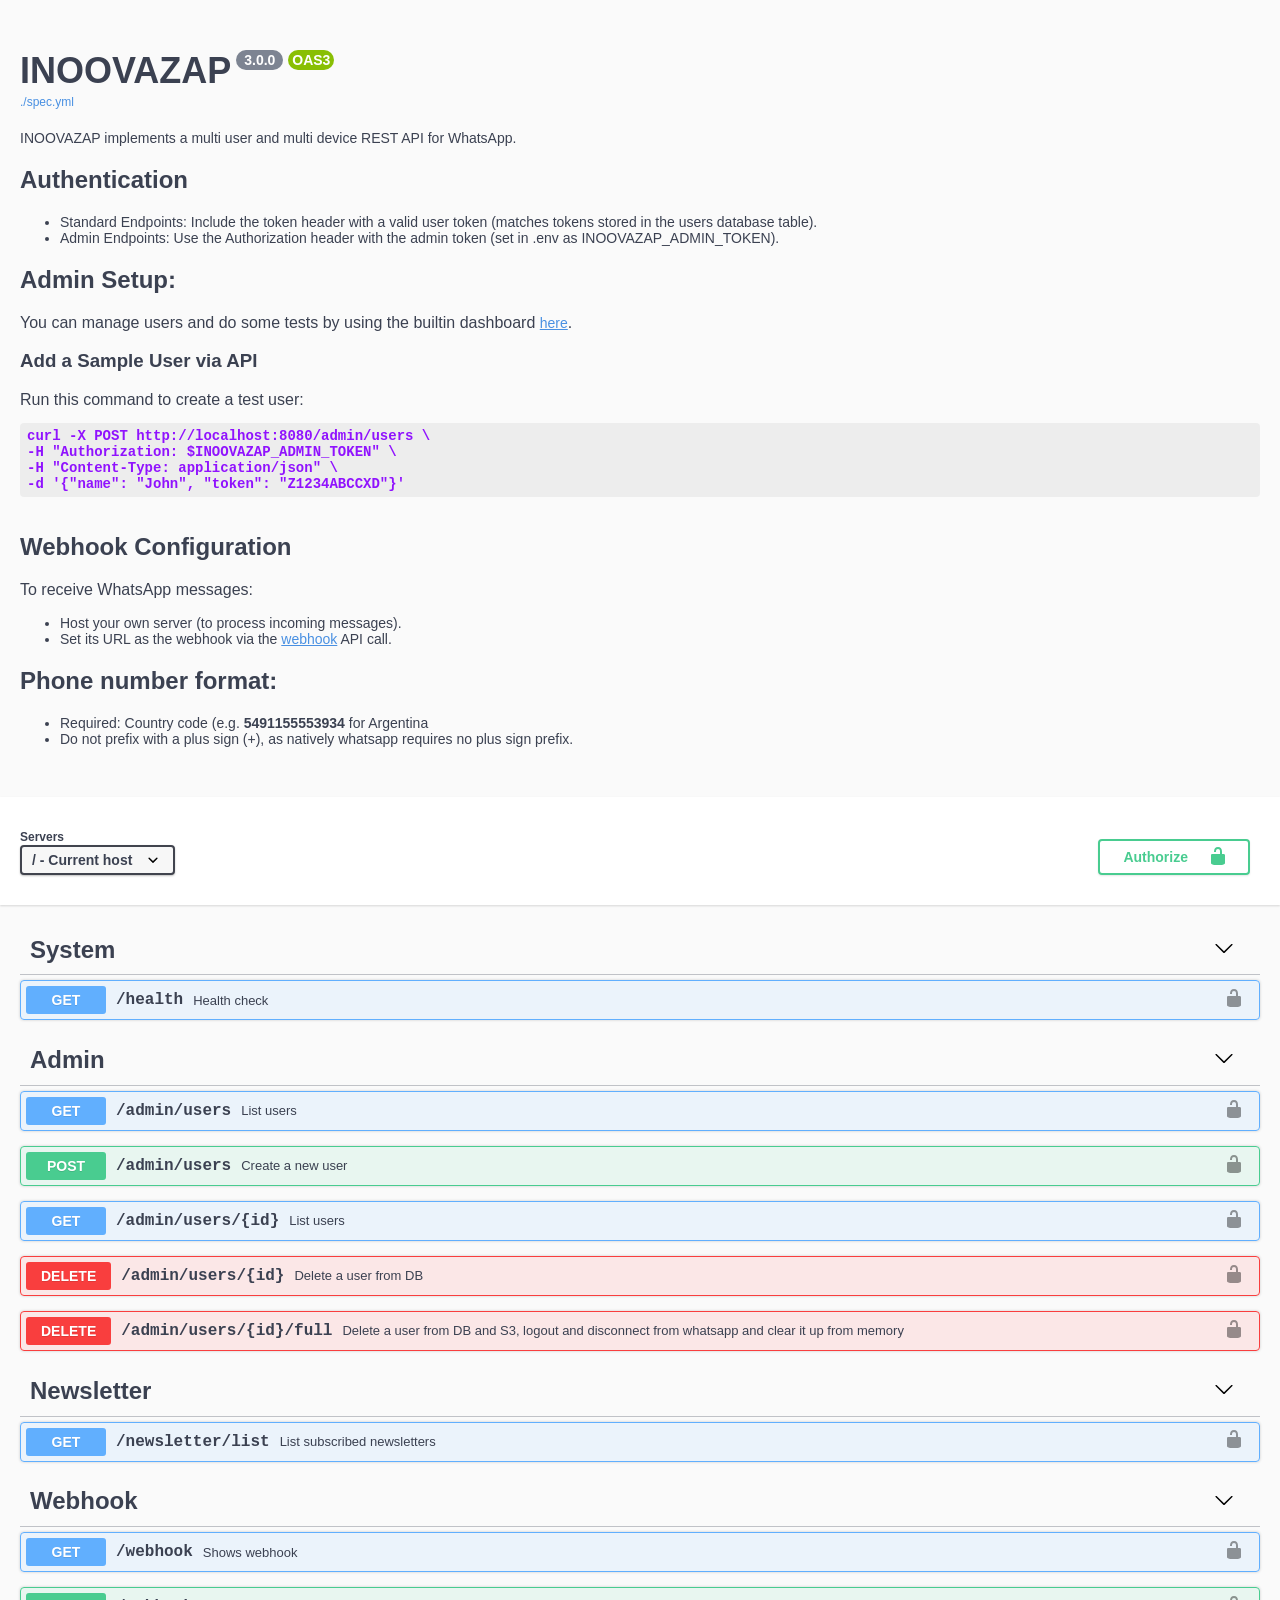
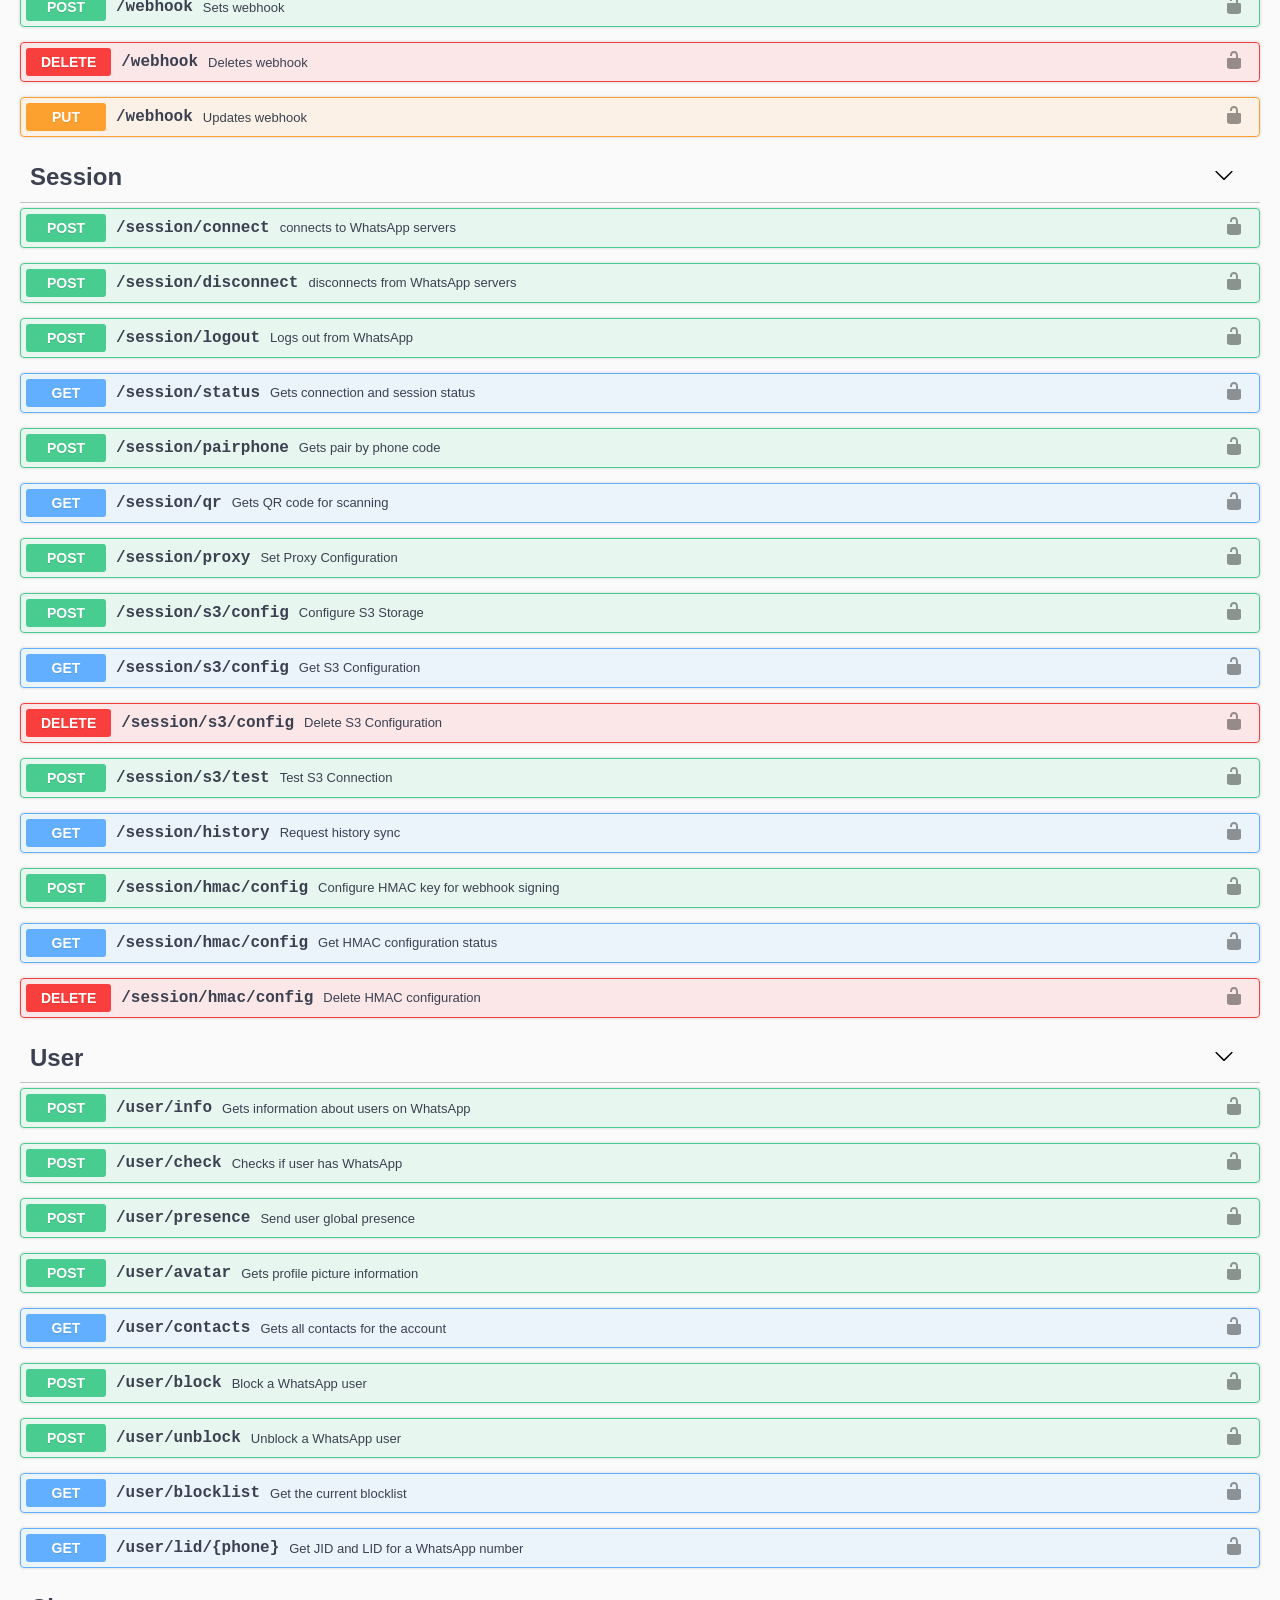
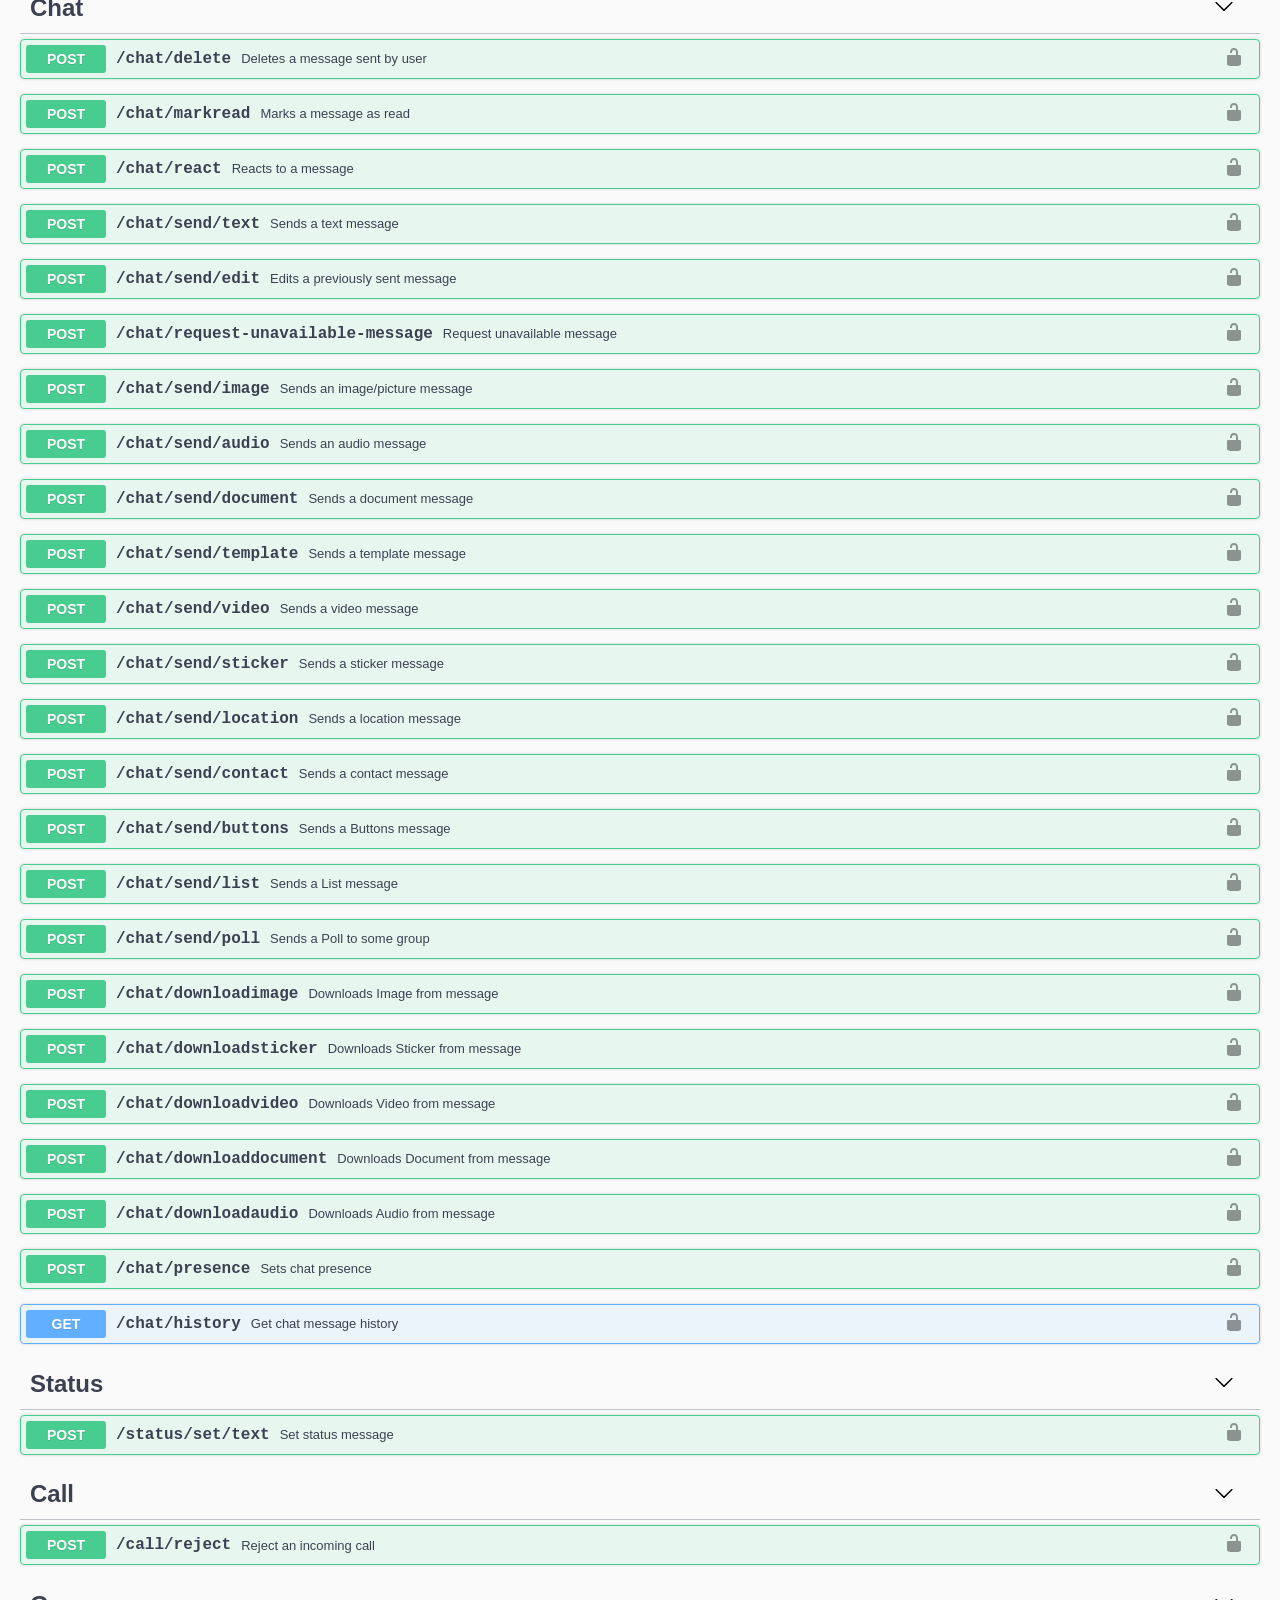
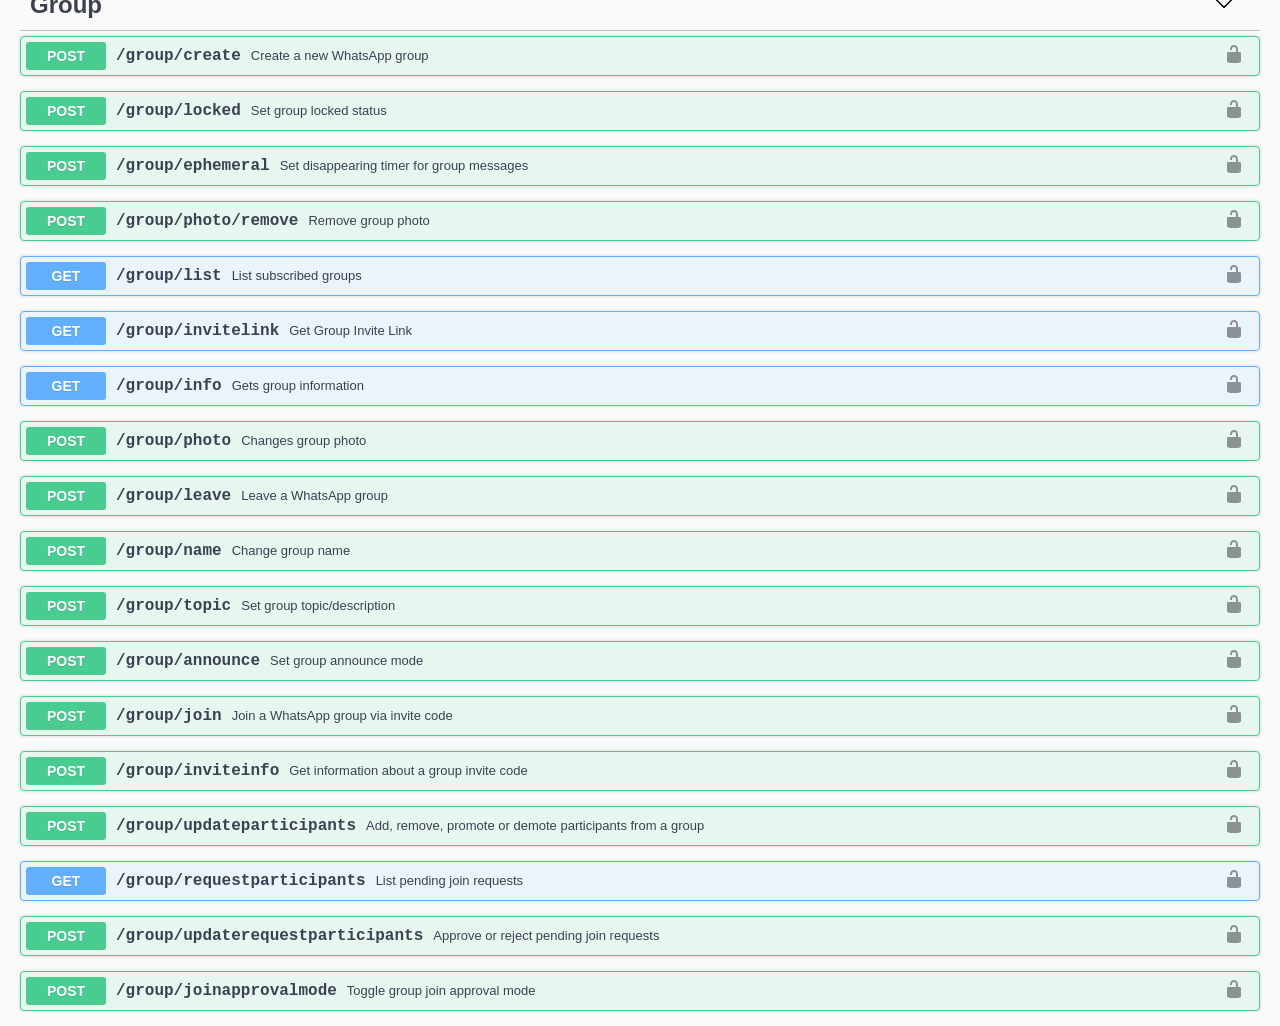
==== commit ae8c0927: "Rename wuzapi to inoovazap" ====
--- a/static/api/index.html
+++ b/static/api/index.html
@@ -3,7 +3,7 @@
 <html lang="en">
   <head>
     <meta charset="UTF-8" />
-    <title>WUZAPI API</title>
+    <title>INOOVAZAP API</title>
     <link rel="stylesheet" type="text/css" href="./swagger-ui.css" />
     <link
       rel="icon"
